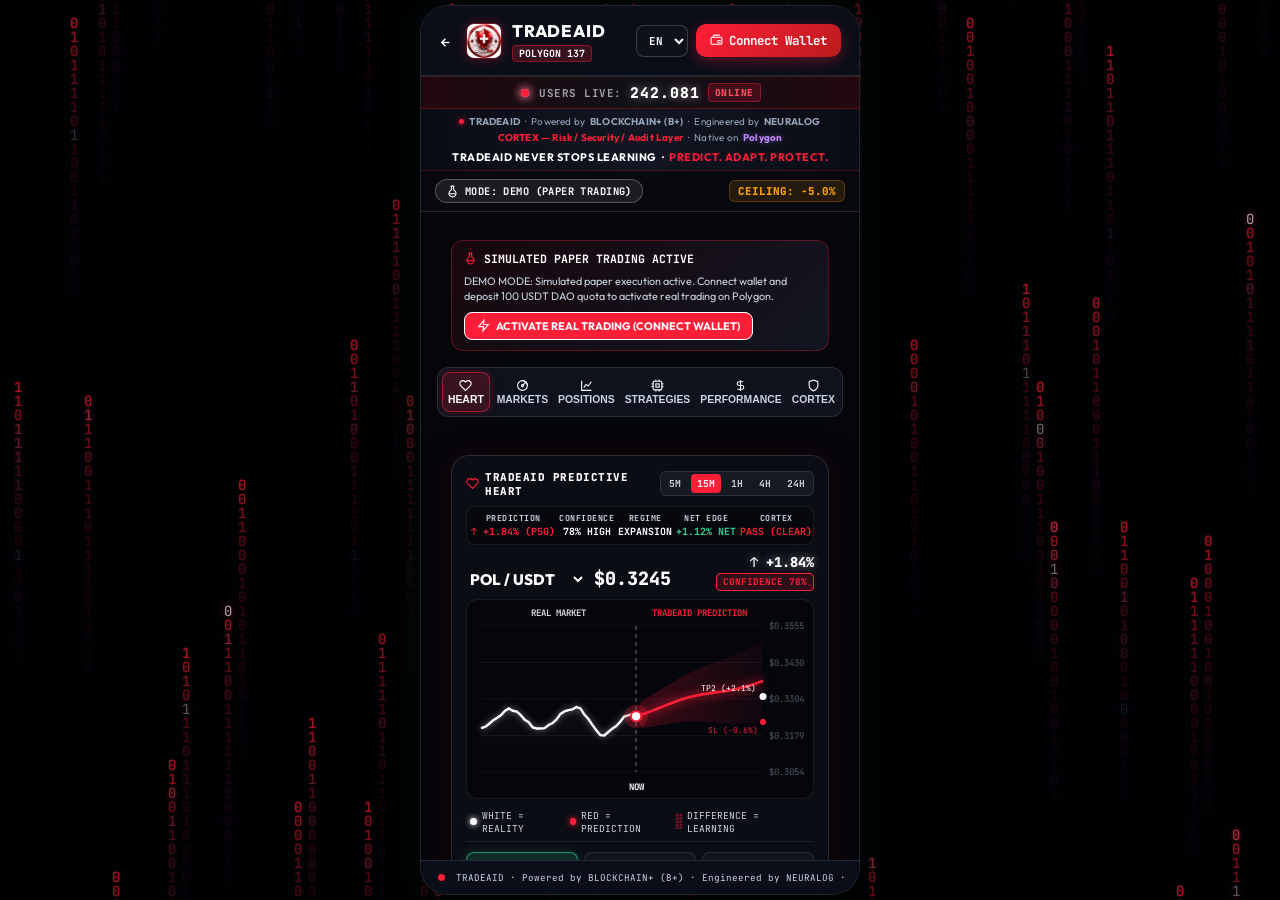
==== src/pwa/dapp.html @ 934f5cb8 "feat(prop): enhance PROP DEMO / REWARD PROGRAM with 8-factor score, passive risk monitor, and simult" ====
<!DOCTYPE html>
<html lang="en">
<head>
    <meta charset="UTF-8">
    <meta name="viewport" content="width=device-width, initial-scale=1.0, maximum-scale=1.0, user-scalable=no">
    <title data-i18n="page_title">TradeAID Web3 dApp — Autonomous Cockpit</title>
    <meta name="description" content="TradeAID autonomous non-custodial Web3 dApp on Polygon DEX with 24/7 Position Guardian protection.">
    <link rel="preconnect" href="https://fonts.googleapis.com">
    <link rel="preconnect" href="https://fonts.gstatic.com" crossorigin>
    <link href="https://fonts.googleapis.com/css2?family=Outfit:wght@300;400;500;600;700;800&family=JetBrains+Mono:wght@400;500;700&display=swap" rel="stylesheet">
    <link rel="stylesheet" href="static/css/dapp.css?v=gm11">
    <link rel="manifest" href="manifest.json">
    <link rel="icon" type="image/png" href="static/logo.png">
    <!-- Multi-Language i18n Manager -->
    <script src="static/js/i18n.js?v=gm11"></script>
</head>
<body class="dapp-body">
    <!-- Matrix Red 01010101 Rain Effect Canvas (Upward & Slow) -->
    <canvas id="matrix-canvas"></canvas>

    <!-- Mobile-First Web3 Viewport Container -->
    <div class="viewport-wrapper">
        <main class="dapp-container-9-16">
            
            <!-- TOP BAR / WEB3 HEADER -->
            <header class="dapp-top-bar">
                <div class="brand-zone">
                    <a href="index.html" class="back-link" data-i18n-title="nav_back_title" title="Back to Landing Page">
                        <svg class="icon-svg sm svg-white" viewBox="0 0 24 24" fill="none" stroke="currentColor" stroke-width="2.5"><line x1="19" y1="12" x2="5" y2="12"></line><polyline points="12 19 5 12 12 5"></polyline></svg>
                    </a>
                    <img src="static/logo.png" alt="Logo" class="dapp-logo">
                    <div class="brand-info">
                        <span class="dapp-name">TRADEAID</span>
                        <span class="chain-pill">POLYGON 137</span>
                    </div>
                </div>
                <div class="wallet-zone">
                    <!-- Global Language Switcher (No Emojis) -->
                    <div class="lang-picker">
                        <select id="lang-select" class="lang-select" aria-label="Language Selector">
                            <option value="en" selected>EN</option>
                            <option value="it">IT</option>
                            <option value="zh">ZH</option>
                            <option value="es">ES</option>
                            <option value="de">DE</option>
                            <option value="fr">FR</option>
                            <option value="ja">JA</option>
                            <option value="pt">PT</option>
                            <option value="ru">RU</option>
                            <option value="ar">AR</option>
                        </select>
                    </div>

                    <button id="btn-connect-wallet" class="btn-connect-wallet">
                        <svg class="icon-svg sm svg-white" viewBox="0 0 24 24" fill="none" stroke="currentColor" stroke-width="2"><rect x="2" y="6" width="20" height="13" rx="2"></rect><path d="M20 12h-4a2 2 0 0 0-2 2v0a2 2 0 0 0 2 2h4"></path><path d="M6 6V4a2 2 0 0 1 2-2h10"></path></svg>
                        <span data-i18n="connect_wallet">Connect Wallet</span>
                    </button>
                </div>
            </header>

            <!-- LIVE USERS COUNTER STRIP (RED BEACON + WHITE PULSE) -->
            <div class="live-users-strip" id="live-users-strip">
                <div class="live-users-inner">
                    <span class="red-beacon-white-pulse" aria-hidden="true">
                        <span class="pulse-ring"></span>
                        <span class="dot-core"></span>
                    </span>
                    <span class="live-users-label" data-i18n="users_live">USERS LIVE:</span>
                    <strong id="live-users-count" class="live-users-num">248.195</strong>
                    <span class="live-users-tag">ONLINE</span>
                </div>
            </div>

            <!-- DAPP INSTITUTIONAL STRIP -->
            <div class="dapp-credential-strip">
                <div class="dapp-cred-text">
                    <div class="cred-line">
                        <span class="cred-tag-pulse"></span>
                        <strong>TRADEAID</strong> · 
                        <span data-i18n="powered_by">Powered by</span> <strong>BLOCKCHAIN+ (B+)</strong> · 
                        <span data-i18n="engineered_by">Engineered by</span> <strong>NEURALOG</strong>
                    </div>
                    <div class="cred-line">
                        <strong style="color:#ff1e38;" data-i18n="cortex_layer">CORTEX — Risk / Security / Audit Layer</strong> · 
                        <span data-i18n="native_on">Native on</span> <strong class="poly-glow">Polygon</strong>
                    </div>
                    <div class="cred-line" style="margin-top:2px; font-weight:700; color:#ffffff; font-size:0.68rem; letter-spacing:0.5px;">
                        <span>TRADEAID NEVER STOPS LEARNING</span> · 
                        <span style="color:#ff1e38;">PREDICT. ADAPT. PROTECT.</span>
                    </div>
                </div>
            </div>

            <!-- MODE STATUS BAR (DEMO PAPER vs REAL TRADING) -->
            <div class="mode-badge-bar">
                <div id="app-mode-badge" class="mode-pill demo">
                    <svg class="icon-svg sm svg-white" viewBox="0 0 24 24" fill="none" stroke="currentColor" stroke-width="2"><path d="M10 2v7.31M14 2v7.31M8.5 2h7M14 9.3a6.5 6.5 0 1 1-4 0"></path><line x1="5.52" y1="16" x2="18.48" y2="16"></line></svg>
                    <span data-i18n="mode_demo">MODE: DEMO (PAPER TRADING)</span>
                </div>
                <div class="status-indicator">
                    <span class="pulse-beacon"></span>
                    <span class="shield-badge" data-i18n="guardian_ceiling">CEILING: -5.0%</span>
                </div>
            </div>

            <!-- CHAIN WARNING MODAL -->
            <div id="chain-warning-modal" class="warning-banner hidden">
                <span data-i18n="chain_warning">Wrong Network: Detected network different from Polygon POS (137).</span>
                <button id="btn-switch-polygon" class="btn-switch-chain" data-i18n="btn_switch_polygon">Switch to Polygon</button>
            </div>

            <!-- ON-CHAIN PAYWALL MODAL (100 USDT DAO QUOTA ACCESS) -->
            <div id="modal-onchain-paywall" class="paywall-overlay hidden">
                <div class="paywall-modal glass-card">
                    <div class="preventivo-icon">
                        <svg class="icon-svg lg svg-red" viewBox="0 0 24 24" fill="none" stroke="currentColor" stroke-width="2"><path d="M12 22s8-4 8-10V5l-8-3-8 3v7c0 6 8 10 8 10z"></path></svg>
                    </div>
                    <div class="paywall-tag" data-i18n="paywall_tag">ON-CHAIN SIGNATURE QUOTE</div>
                    <h3 id="quote-type-label" data-i18n="dao_title">TRADEAID DAO QUOTA ACTIVATION (1st ACCESS)</h3>
                    <p id="quote-desc-display" class="paywall-desc" data-i18n="dao_desc">
                        Includes permanent DAO Founders membership and full unlock of TradeAID autonomous cockpit on Polygon.
                    </p>

                    <div class="quote-box">
                        <div class="quote-row">
                            <span data-i18n="quote_req_amount">REQUIRED AMOUNT:</span>
                            <strong id="quote-amount-display" class="amount-val">100.00 USDT</strong>
                        </div>
                        <div class="quote-row">
                            <span data-i18n="quote_recipient">RECIPIENT (TREASURY):</span>
                            <code class="addr-val">0x3C320B3a0917fF44BF6551CDdee44402AFcF250C</code>
                        </div>
                        <div class="quote-row">
                            <span data-i18n="quote_network">BLOCKCHAIN NETWORK:</span>
                            <span class="network-val">Polygon POS (Chain 137)</span>
                        </div>
                        <div class="quote-row">
                            <span data-i18n="quote_your_wallet">YOUR WALLET:</span>
                            <code id="paywall-wallet-address" data-i18n="wallet_not_connected">Not Connected</code>
                        </div>
                    </div>

                    <div id="paywall-tx-status" class="status-box" data-i18n="status_waiting_sign">Awaiting interactive signature...</div>

                    <div class="paywall-actions">
                        <button id="btn-sign-access" class="btn-sign-onchain">
                            <svg class="icon-svg sm svg-white" viewBox="0 0 24 24" fill="none" stroke="currentColor" stroke-width="2"><polygon points="13 2 3 14 12 14 11 22 21 10 12 10 13 2"></polygon></svg>
                            <span data-i18n="btn_sign_execute">SIGN & EXECUTE ON POLYGON (100 USDT)</span>
                        </button>
                        <small class="zero-custody-notice" data-i18n="zero_custody_notice">
                            Non-Custodial: Direct ERC-20 transaction via your wallet.
                        </small>
                    </div>
                </div>
            </div>

            <!-- ON-CHAIN TRADE EXECUTION PREVENTIVO MODAL (GAS + 10 POL DAO QUOTA) -->
            <div id="modal-trade-preventivo" class="preventivo-overlay hidden">
                <div class="preventivo-modal">
                    <div class="preventivo-icon">
                        <svg class="icon-svg lg svg-red" viewBox="0 0 24 24" fill="none" stroke="currentColor" stroke-width="2"><polygon points="13 2 3 14 12 14 11 22 21 10 12 10 13 2"></polygon></svg>
                    </div>
                    <div class="preventivo-tag" data-i18n="preventivo_title">ON-CHAIN TRADE EXECUTION PREVENTIVO</div>
                    <h3 data-i18n="preventivo_title">TRADE EXECUTION QUOTE</h3>
                    <p class="preventivo-desc" data-i18n="preventivo_desc">
                        Every on-chain trade executes with non-custodial Position Guardian protection and direct Blockchain+ DAO quota settlement.
                    </p>

                    <div class="preventivo-box">
                        <div class="preventivo-row">
                            <span data-i18n="preventivo_pair">TRADING PAIR:</span>
                            <strong id="prev-pair-val">POL/USDT</strong>
                        </div>
                        <div class="preventivo-row">
                            <span data-i18n="preventivo_alloc">ALLOCATION AMOUNT:</span>
                            <strong id="prev-alloc-val">50.00 USDT</strong>
                        </div>
                        <div class="preventivo-row">
                            <span data-i18n="preventivo_dao_quota">BLOCKCHAIN+ DAO QUOTA:</span>
                            <strong id="prev-quota-val" class="highlight-quota">10.00 POL</strong>
                        </div>
                        <div class="preventivo-row">
                            <span data-i18n="preventivo_gas">ESTIMATED NETWORK GAS:</span>
                            <strong id="prev-gas-val">~0.006 POL</strong>
                        </div>
                        <div class="preventivo-row">
                            <span data-i18n="preventivo_total">TOTAL POL REQUIRED TO SIGN:</span>
                            <strong id="prev-total-val" class="highlight-total">10.006 POL</strong>
                        </div>
                        <div class="preventivo-row">
                            <span data-i18n="preventivo_recipient">TREASURY RECIPIENT:</span>
                            <code id="prev-recipient-val" style="color:#ffffff;">0x3C32...250C</code>
                        </div>
                    </div>

                    <div id="prev-tx-status" class="status-box">Awaiting signature...</div>

                    <div class="preventivo-actions">
                        <button id="btn-sign-trade-preventivo" class="btn-sign-preventivo">
                            <svg class="icon-svg sm svg-white" viewBox="0 0 24 24" fill="none" stroke="currentColor" stroke-width="2"><polygon points="13 2 3 14 12 14 11 22 21 10 12 10 13 2"></polygon></svg>
                            <span data-i18n="btn_sign_trade">SIGN ON-CHAIN (10 POL + GAS)</span>
                        </button>
                        <button id="btn-cancel-trade-preventivo" class="btn-cancel-preventivo" data-i18n="btn_cancel">
                            CANCEL
                        </button>
                    </div>
                </div>
            </div>

            <!-- ONE-TIME AUTOTRADE SESSION AUTHORIZATION MODAL (ZERO PER-TRADE SIGNATURES) -->
            <div id="modal-autotrade-auth" class="preventivo-overlay hidden">
                <div class="preventivo-modal" style="max-width:520px;">
                    <div class="preventivo-icon">
                        <svg class="icon-svg lg svg-red" viewBox="0 0 24 24" fill="none" stroke="currentColor" stroke-width="2">
                            <circle cx="12" cy="12" r="10"></circle>
                            <polygon points="10 8 16 12 10 16 10 8"></polygon>
                        </svg>
                    </div>
                    <div class="preventivo-tag" style="background:rgba(52,211,153,0.12); color:#34d399; border-color:rgba(52,211,153,0.3);">
                        ONE-TIME POLICY DELEGATION · ZERO SPAM SIGNATURES
                    </div>
                    <h3 style="color:#ffffff; margin-top:8px;">AUTOTRADE SESSION AUTHORIZATION</h3>
                    <p class="preventivo-desc">
                        Authorize TRADEAID to trade autonomously within your defined risk corridor. Once granted, 
                        <strong>Heart → Cortex → Guardian</strong> executes 24/7 in background without interrupting you for per-trade signatures.
                    </p>

                    <div class="preventivo-box" style="margin-top:14px;">
                        <div class="preventivo-row">
                            <span>SESSION MODE:</span>
                            <strong style="color:#34d399;">DEMO PAPER AUTOTRADE (1,000 USDT)</strong>
                        </div>
                        <div class="preventivo-row">
                            <span>HARD RISK CEILING:</span>
                            <strong style="color:#ff1e38;">-5.0% CORTEX KILL-SWITCH</strong>
                        </div>
                        <div class="preventivo-row">
                            <span>MAX PER-TRADE RISK:</span>
                            <strong style="color:#ffffff;">2.0% DYNAMIC ALLOCATION</strong>
                        </div>
                        <div class="preventivo-row">
                            <span>PER-TRADE SIGNATURES:</span>
                            <strong style="color:#34d399;">ZERO (AUTONOMOUS BACKGROUND)</strong>
                        </div>
                        <div class="preventivo-row" style="background:rgba(247,147,26,0.1); border-top:1px dashed rgba(247,147,26,0.3); padding-top:6px; margin-top:4px;">
                            <span style="color:#f7931a;">QUALIFIED ACTION REWARD:</span>
                            <strong style="color:#f7931a; font-family:'JetBrains Mono',monospace;">🎁 +10.00 POL PAPER REWARD</strong>
                        </div>
                    </div>

                    <div id="auth-tx-status" class="status-box" style="margin-top:12px; font-size:0.75rem;">
                        Ready for 1-Click Policy Authorization
                    </div>

                    <div class="preventivo-actions" style="margin-top:14px;">
                        <button id="btn-confirm-autotrade-auth" class="btn-sign-preventivo" style="background:linear-gradient(135deg, #059669, #10b981); border-color:#34d399;">
                            <svg class="icon-svg sm svg-white" viewBox="0 0 24 24" fill="none" stroke="currentColor" stroke-width="2"><polygon points="5 3 19 12 5 21 5 3"></polygon></svg>
                            <span>AUTHORIZE & START AUTOTRADE (+10 POL)</span>
                        </button>
                        <button id="btn-cancel-autotrade-auth" class="btn-cancel-preventivo">
                            CANCEL
                        </button>
                    </div>

                    <div style="margin-top:10px; font-size:0.62rem; color:#71717a; text-align:center;">
                        Trading performance ≠ POL reward · Anti-Sybil Ledger Protected · 100% Non-Custodial
                    </div>
                </div>
            </div>

            <!-- MODAL: PREDICTIVE HEART ENSEMBLE ("WHY?") -->
            <div id="modal-ph-ensemble" class="preventivo-overlay hidden">
                <div class="preventivo-modal ph-modal-content">
                    <div class="preventivo-icon">
                        <svg class="icon-svg lg svg-red" viewBox="0 0 24 24" fill="none" stroke="currentColor" stroke-width="2"><circle cx="12" cy="12" r="10"></circle><line x1="12" y1="16" x2="12" y2="12"></line><line x1="12" y1="8" x2="12.01" y2="8"></line></svg>
                    </div>
                    <div class="preventivo-tag">EXPLAINABILITY & PREDICTION FUSION ENGINE</div>
                    <h3>WHY TRADEAID GENERATED THIS PATH</h3>
                    <p class="preventivo-desc">
                        TRADEAID does not ask a single black-box AI. It fuses 7 specialized quantitative models into a dynamic probabilistic trajectory:
                    </p>

                    <div class="media-card-16-9" style="margin-bottom:12px;">
                        <img src="static/media/holographic_wolf_display_16x9.jpeg" alt="Neural Trajectory Analysis" loading="lazy">
                    </div>

                    <div id="ph-ensemble-list" style="margin-bottom: 12px;"></div>

                    <div style="background:rgba(255,30,56,0.08); border:1px solid rgba(255,30,56,0.3); border-radius:10px; padding:10px; margin-bottom:12px;">
                        <span style="font-family:'JetBrains Mono',monospace; font-size:0.65rem; color:#ffffff; font-weight:700; display:block; margin-bottom:6px;">AUTOMATIC EXECUTION PIPELINE:</span>
                        <div class="ph-flow-step">1. PREDICTIVE HEART → +2.1% expected move</div>
                        <div class="ph-flow-arrow">↓</div>
                        <div class="ph-flow-step">2. STRATEGY ENGINE → Momentum LONG filter</div>
                        <div class="ph-flow-arrow">↓</div>
                        <div class="ph-flow-step">3. EXECUTION COST → -0.24% gas & slippage check</div>
                        <div class="ph-flow-arrow">↓</div>
                        <div class="ph-flow-step">4. EXPECTED NET EDGE → +1.86% (Above +0.40% threshold)</div>
                        <div class="ph-flow-arrow">↓</div>
                        <div class="ph-flow-step">5. CORTEX PROTOCOL → Formal security check: PASS</div>
                        <div class="ph-flow-arrow">↓</div>
                        <div class="ph-flow-step">6. CAPITAL ALLOCATOR → 50-83 USDT safe size</div>
                        <div class="ph-flow-arrow">↓</div>
                        <div class="ph-flow-step" style="border-left-color:#ffffff; font-weight:bold;">7. SMART ROUTER → EXECUTE ON POLYGON DEX</div>
                    </div>

                    <button class="btn-cancel-preventivo" onclick="document.getElementById('modal-ph-ensemble').classList.add('hidden')">
                        CLOSE EXPLAINABILITY
                    </button>
                </div>
            </div>

            <!-- MODAL: PROBABILISTIC SCENARIOS -->
            <div id="modal-ph-scenarios" class="preventivo-overlay hidden">
                <div class="preventivo-modal">
                    <div class="preventivo-icon">
                        <svg class="icon-svg lg svg-red" viewBox="0 0 24 24" fill="none" stroke="currentColor" stroke-width="2"><polyline points="22 12 18 12 15 21 9 3 6 12 2 12"></polyline></svg>
                    </div>
                    <div class="preventivo-tag">MULTI-SCENARIO PROBABILITY</div>
                    <h3>DYNAMIC SCENARIO WEIGHTS</h3>
                    <p class="preventivo-desc">
                        TRADEAID avoids false single-line certainty by computing 3 simultaneous forward projections:
                    </p>

                    <div class="preventivo-box">
                        <div class="preventivo-row">
                            <span>BASE CASE (P50 RED PATH):</span>
                            <strong style="color:#ff1e38; font-size:0.85rem;">61% PROBABILITY</strong>
                        </div>
                        <div class="preventivo-row">
                            <span>BULL SCENARIO (MOMENTUM SURGE):</span>
                            <strong style="color:#ffffff;">22% PROBABILITY</strong>
                        </div>
                        <div class="preventivo-row">
                            <span>BEAR SCENARIO (INVALIDATION):</span>
                            <strong style="color:#94a3b8;">17% PROBABILITY</strong>
                        </div>
                        <div class="preventivo-row" style="border-top:1px solid rgba(255,255,255,0.1); padding-top:6px; margin-top:4px;">
                            <span>CONFIDENCE INTERVAL:</span>
                            <strong style="color:#ffffff;">P10 - P90 UNCERTAINTY CONE</strong>
                        </div>
                    </div>

                    <button class="btn-sign-preventivo" onclick="document.getElementById('modal-ph-scenarios').classList.add('hidden')">
                        APPLY SCENARIOS OVERLAY
                    </button>
                </div>
            </div>

            <!-- MODAL: LEARNING HEART (PREDICTED VS ACTUAL) -->
            <div id="modal-ph-learning" class="preventivo-overlay hidden">
                <div class="preventivo-modal">
                    <div class="preventivo-icon">
                        <svg class="icon-svg lg svg-red" viewBox="0 0 24 24" fill="none" stroke="currentColor" stroke-width="2"><path d="M12 2v20M17 5H9.5a3.5 3.5 0 0 0 0 7h5a3.5 3.5 0 0 1 0 7H6"></path></svg>
                    </div>
                    <div class="preventivo-tag">LEARNING HEART & CONTINUOUS CALIBRATION</div>
                    <h3>PREDICTED vs ACTUAL LEDGER</h3>
                    <p class="preventivo-desc" style="font-style:italic;">
                        "WHITE = WHAT HAPPENED. RED = WHAT TRADEAID THINKS MAY HAPPEN. THE GAP BETWEEN THEM = WHAT TRADEAID LEARNS."
                    </p>

                    <div class="preventivo-box">
                        <div class="preventivo-row">
                            <span>DIRECTIONAL ACCURACY:</span>
                            <strong style="color:#34d399; font-size:0.85rem;">84.2%</strong>
                        </div>
                        <div class="preventivo-row">
                            <span>PATH ROOT-MEAN-SQUARE ERROR:</span>
                            <strong style="color:#ffffff;">0.28%</strong>
                        </div>
                        <div class="preventivo-row">
                            <span>TURNING-POINT PREDICTABILITY:</span>
                            <strong style="color:#34d399;">79.5%</strong>
                        </div>
                        <div class="preventivo-row">
                            <span>OVERALL LEARNING SCORE:</span>
                            <strong class="highlight-quota" style="font-size:0.9rem;">83 / 100</strong>
                        </div>
                    </div>

                    <p class="preventivo-desc" style="font-size:0.62rem; text-align:left;">
                        Every 15 minutes, past predictions are preserved and compared on-chain against real price evolution. The Fusion Engine dynamically recalibrates sub-model weights based on asset, timeframe, and market regime.
                    </p>

                    <button class="btn-cancel-preventivo" onclick="document.getElementById('modal-ph-learning').classList.add('hidden')">
                        CLOSE
                    </button>
                </div>
            </div>

            <!-- MAIN COCKPIT SCROLL VIEW -->
            <div id="dapp-cockpit-view" class="cockpit-scroll-area">
                
                <!-- DEMO MODE CALLOUT BANNER -->
                <div id="demo-mode-banner" class="demo-banner-box">
                    <div class="demo-banner-header">
                        <svg class="icon-svg sm svg-red" viewBox="0 0 24 24" fill="none" stroke="currentColor" stroke-width="2"><path d="M10 2v7.31M14 2v7.31M8.5 2h7M14 9.3a6.5 6.5 0 1 1-4 0"></path><line x1="5.52" y1="16" x2="18.48" y2="16"></line></svg>
                        <span data-i18n="mode_demo">SIMULATED PAPER TRADING ACTIVE</span>
                    </div>
                    <p class="demo-banner-desc" data-i18n="demo_banner">
                        DEMO MODE: Simulated paper execution active. Connect wallet and deposit 100 USDT DAO quota to activate real trading on Polygon.
                    </p>
                    <button id="btn-unlock-real-trading" class="btn-unlock-real">
                        <svg class="icon-svg sm svg-white" viewBox="0 0 24 24" fill="none" stroke="currentColor" stroke-width="2"><polygon points="13 2 3 14 12 14 11 22 21 10 12 10 13 2"></polygon></svg>
                        <span data-i18n="btn_unlock_live">ACTIVATE REAL TRADING (CONNECT WALLET)</span>
                    </button>
                </div>

                <!-- 6 CANONICAL NAVIGATION SECTIONS -->
                <nav class="cockpit-tab-bar">
                    <button class="tab-btn active" data-target="tab-heart">
                        <svg class="icon-svg sm svg-white" viewBox="0 0 24 24" fill="none" stroke="currentColor" stroke-width="2"><path d="M20.84 4.61a5.5 5.5 0 0 0-7.78 0L12 5.67l-1.06-1.06a5.5 5.5 0 0 0-7.78 7.78l1.06 1.06L12 21.23l7.78-7.78 1.06-1.06a5.5 5.5 0 0 0 0-7.78z"></path></svg>
                        <span data-i18n="tab_heart">HEART</span>
                    </button>
                    <button class="tab-btn" data-target="tab-markets">
                        <svg class="icon-svg sm svg-white" viewBox="0 0 24 24" fill="none" stroke="currentColor" stroke-width="2"><circle cx="12" cy="12" r="9"></circle><path d="M12 3a9 9 0 0 1 9 9"></path><circle cx="12" cy="12" r="2"></circle><line x1="12" y1="12" x2="19" y2="5"></line></svg>
                        <span data-i18n="tab_markets">MARKETS</span>
                    </button>
                    <button class="tab-btn" data-target="tab-positions">
                        <svg class="icon-svg sm svg-white" viewBox="0 0 24 24" fill="none" stroke="currentColor" stroke-width="2"><path d="M3 3v18h18"></path><path d="M7 16l4-6 4 3 6-8"></path></svg>
                        <span data-i18n="tab_positions">POSITIONS</span>
                    </button>
                    <button class="tab-btn" data-target="tab-strategies">
                        <svg class="icon-svg sm svg-white" viewBox="0 0 24 24" fill="none" stroke="currentColor" stroke-width="2"><rect x="4" y="4" width="16" height="16" rx="2"></rect><rect x="9" y="9" width="6" height="6"></rect><line x1="9" y1="1" x2="9" y2="4"></line><line x1="15" y1="1" x2="15" y2="4"></line><line x1="9" y1="20" x2="9" y2="23"></line><line x1="15" y1="20" x2="15" y2="23"></line><line x1="20" y1="9" x2="23" y2="9"></line><line x1="20" y1="14" x2="23" y2="14"></line><line x1="1" y1="9" x2="4" y2="9"></line><line x1="1" y1="14" x2="4" y2="14"></line></svg>
                        <span data-i18n="tab_strategies">STRATEGIES</span>
                    </button>
                    <button class="tab-btn" data-target="tab-performance">
                        <svg class="icon-svg sm svg-white" viewBox="0 0 24 24" fill="none" stroke="currentColor" stroke-width="2"><path d="M12 2v20M17 5H9.5a3.5 3.5 0 0 0 0 7h5a3.5 3.5 0 0 1 0 7H6"></path></svg>
                        <span data-i18n="tab_performance">PERFORMANCE</span>
                    </button>
                    <button class="tab-btn" data-target="tab-cortex">
                        <svg class="icon-svg sm svg-white" viewBox="0 0 24 24" fill="none" stroke="currentColor" stroke-width="2"><path d="M12 22s8-4 8-10V5l-8-3-8 3v7c0 6 8 10 8 10z"></path></svg>
                        <span data-i18n="tab_cortex">CORTEX</span>
                    </button>
                </nav>

                <!-- =======================================================
                     SECTION 1: HEART (HOME PWA COCKPIT)
                     ======================================================= -->
                <section id="tab-heart" class="tab-content active">
                    
                    <div class="predictive-heart-card">
                        <div class="ph-top-bar">
                            <div class="ph-badge-title">
                                <svg class="icon-svg sm svg-red" viewBox="0 0 24 24" fill="none" stroke="currentColor" stroke-width="2"><path d="M20.84 4.61a5.5 5.5 0 0 0-7.78 0L12 5.67l-1.06-1.06a5.5 5.5 0 0 0-7.78 7.78l1.06 1.06L12 21.23l7.78-7.78 1.06-1.06a5.5 5.5 0 0 0 0-7.78z"></path></svg>
                                <span>TRADEAID PREDICTIVE HEART</span>
                            </div>
                            <div class="ph-timeframes">
                                <button class="ph-tf-btn" data-tf="5M">5M</button>
                                <button class="ph-tf-btn active" data-tf="15M">15M</button>
                                <button class="ph-tf-btn" data-tf="1H">1H</button>
                                <button class="ph-tf-btn" data-tf="4H">4H</button>
                                <button class="ph-tf-btn" data-tf="24H">24H</button>
                            </div>
                        </div>

                        <!-- SOPRA (Top Telemetry Bar: Prediction / Confidence / Regime / Net Edge / CORTEX) -->
                        <div class="ph-above-telemetry">
                            <div class="ph-above-item">
                                <span class="ph-above-label">PREDICTION</span>
                                <span class="ph-above-val red" id="ph-val-pred">↑ +1.84% (P50)</span>
                            </div>
                            <div class="ph-above-item">
                                <span class="ph-above-label">CONFIDENCE</span>
                                <span class="ph-above-val white" id="ph-val-conf">78% HIGH</span>
                            </div>
                            <div class="ph-above-item">
                                <span class="ph-above-label">REGIME</span>
                                <span class="ph-above-val" id="ph-val-regime" style="color:#ffffff;">EXPANSION</span>
                            </div>
                            <div class="ph-above-item">
                                <span class="ph-above-label">NET EDGE</span>
                                <span class="ph-above-val green" id="ph-val-edge">+1.12% NET</span>
                            </div>
                            <div class="ph-above-item">
                                <span class="ph-above-label">CORTEX</span>
                                <span class="ph-above-val" id="ph-val-cortex" style="color:#ff1e38;">PASS (CLEAR)</span>
                            </div>
                        </div>

                        <!-- Asset & Live Price Selector -->
                        <div class="ph-price-row">
                            <div class="ph-price-box">
                                <select id="ph-asset-select" class="ph-asset-select" aria-label="Select Asset">
                                    <option value="POL/USDT" selected>POL / USDT</option>
                                    <option value="WBTC/USDT">WBTC / USDT</option>
                                    <option value="WETH/USDT">WETH / USDT</option>
                                </select>
                                <span id="ph-cur-price" class="ph-live-price">$0.3245</span>
                            </div>
                            <div class="ph-pred-tag">
                                <span id="ph-pred-move" class="ph-move-val">↑ +1.84%</span>
                                <span id="ph-confidence" class="ph-conf-pill">CONFIDENCE 78%</span>
                            </div>
                        </div>

                        <!-- Interactive Canvas Chart: White History × Red Prediction -->
                        <div class="ph-canvas-wrapper">
                            <canvas id="ph-canvas"></canvas>
                        </div>

                        <!-- Visual Legend -->
                        <div class="ph-legend-bar">
                            <div class="ph-legend-item">
                                <span class="ph-dot-white"></span>
                                <span>WHITE = REALITY</span>
                            </div>
                            <div class="ph-legend-item">
                                <span class="ph-dot-red"></span>
                                <span>RED = PREDICTION</span>
                            </div>
                            <div class="ph-legend-item">
                                <span style="color:#ff1e38; font-size:0.75rem;">░</span>
                                <span>DIFFERENCE = LEARNING</span>
                            </div>
                        </div>

                        <!-- SOTTO: LONG / SHORT / NO TRADE + WHY? -->
                        <div class="ph-below-actions">
                            <div class="ph-action-badges">
                                <span class="ph-action-pill active-long">LONG</span>
                                <span class="ph-action-pill">SHORT</span>
                                <span class="ph-action-pill">NO TRADE</span>
                            </div>
                            <div class="ph-below-buttons">
                                <button id="btn-ph-why" class="ph-ctrl-btn highlight">
                                    <svg class="icon-svg sm svg-white" viewBox="0 0 24 24" fill="none" stroke="currentColor" stroke-width="2"><circle cx="12" cy="12" r="10"></circle><line x1="12" y1="16" x2="12" y2="12"></line><line x1="12" y1="8" x2="12.01" y2="8"></line></svg>
                                    <span>WHY?</span>
                                </button>
                                <button id="btn-ph-scenarios" class="ph-ctrl-btn">
                                    <svg class="icon-svg sm svg-white" viewBox="0 0 24 24" fill="none" stroke="currentColor" stroke-width="2"><polyline points="22 12 18 12 15 21 9 3 6 12 2 12"></polyline></svg>
                                    <span>SCENARIOS</span>
                                </button>
                                <button id="btn-ph-learning" class="ph-ctrl-btn">
                                    <svg class="icon-svg sm svg-white" viewBox="0 0 24 24" fill="none" stroke="currentColor" stroke-width="2"><path d="M12 2v20M17 5H9.5a3.5 3.5 0 0 0 0 7h5a3.5 3.5 0 0 1 0 7H6"></path></svg>
                                    <span>ACCURACY 84%</span>
                                </button>
                            </div>
                        </div>
                    </div>

                    <!-- =======================================================
                         REALTIME 1-SECOND BTC/USDT TICKER & OSCILLOSCOPE
                         ======================================================= -->
                    <div class="card-cockpit btc-realtime-card" style="margin-top:12px; border:1px solid rgba(247,147,26,0.35); background: linear-gradient(145deg, rgba(20,18,14,0.96), rgba(12,12,14,0.96)); box-shadow: 0 4px 24px rgba(247,147,26,0.08);">
                        <div style="display:flex; justify-content:space-between; align-items:center; flex-wrap:wrap; gap:8px;">
                            <div style="display:flex; align-items:center; gap:8px;">
                                <div style="width:30px; height:30px; border-radius:50%; background:linear-gradient(135deg, #f7931a, #ffb347); display:flex; align-items:center; justify-content:center; font-weight:800; color:#ffffff; font-size:0.95rem; box-shadow:0 0 12px rgba(247,147,26,0.6);">₿</div>
                                <div>
                                    <div style="display:flex; align-items:center; gap:6px;">
                                        <strong style="color:#ffffff; font-size:0.92rem; letter-spacing:0.5px;">BTC / USDT</strong>
                                        <span class="cert-pill" style="background:rgba(247,147,26,0.18); color:#f7931a; border:1px solid rgba(247,147,26,0.45); font-size:0.62rem; font-weight:800; padding:2px 7px;">● REALTIME 1s</span>
                                    </div>
                                    <span style="font-size:0.65rem; color:#a1a1aa; font-family:'JetBrains Mono',monospace;">HIGH-FREQUENCY OSCILLOSCOPE (60s ROLLING)</span>
                                </div>
                            </div>
                            <div style="text-align:right;">
                                <div id="btc-1s-price" style="font-family:'JetBrains Mono',monospace; font-size:1.18rem; font-weight:800; color:#f7931a; text-shadow:0 0 10px rgba(247,147,26,0.45);">$89,450.20</div>
                                <div id="btc-1s-delta" style="font-size:0.68rem; font-family:'JetBrains Mono',monospace; color:#34d399; font-weight:700;">▲ +$12.40 (+0.02%) 1s</div>
                            </div>
                        </div>

                        <!-- 1s Chart Canvas -->
                        <div style="position:relative; width:100%; height:135px; margin-top:10px; background:rgba(0,0,0,0.55); border-radius:8px; border:1px solid rgba(255,255,255,0.08); overflow:hidden;">
                            <canvas id="btc-1s-canvas" style="width:100%; height:100%; display:block;"></canvas>
                            <div style="position:absolute; bottom:5px; left:8px; font-size:0.58rem; color:#71717a; font-family:'JetBrains Mono',monospace;">-60s</div>
                            <div style="position:absolute; bottom:5px; left:50%; transform:translateX(-50%); font-size:0.58rem; color:#71717a; font-family:'JetBrains Mono',monospace;">-30s</div>
                            <div style="position:absolute; bottom:5px; right:8px; font-size:0.58rem; color:#f7931a; font-family:'JetBrains Mono',monospace; font-weight:700;">LIVE 1s</div>
                        </div>

                        <!-- Micro Stats Bar -->
                        <div style="display:grid; grid-template-columns:repeat(3, 1fr); gap:6px; margin-top:8px;">
                            <div style="background:rgba(255,255,255,0.03); padding:4px 8px; border-radius:6px; border:1px solid rgba(255,255,255,0.06); text-align:center;">
                                <span style="font-size:0.58rem; color:#71717a; display:block;">60s HIGH</span>
                                <strong id="btc-60s-high" style="font-size:0.72rem; font-family:'JetBrains Mono',monospace; color:#ffffff;">$89,465.00</strong>
                            </div>
                            <div style="background:rgba(255,255,255,0.03); padding:4px 8px; border-radius:6px; border:1px solid rgba(255,255,255,0.06); text-align:center;">
                                <span style="font-size:0.58rem; color:#71717a; display:block;">60s LOW</span>
                                <strong id="btc-60s-low" style="font-size:0.72rem; font-family:'JetBrains Mono',monospace; color:#ffffff;">$89,420.10</strong>
                            </div>
                            <div style="background:rgba(255,255,255,0.03); padding:4px 8px; border-radius:6px; border:1px solid rgba(255,255,255,0.06); text-align:center;">
                                <span style="font-size:0.58rem; color:#71717a; display:block;">1s VELOCITY</span>
                                <strong id="btc-1s-velocity" style="font-size:0.72rem; font-family:'JetBrains Mono',monospace; color:#34d399;">+0.35/s</strong>
                            </div>
                        </div>
                    </div>

                    <!-- =======================================================
                         CENTRAL AUTOTRADE PRO ENGINE (1-CLICK AUTOPILOT)
                         ======================================================= -->

                    <!-- =======================================================
                         CENTRAL AUTOTRADE HERO ENGINE (ONE-CLICK AUTONOMOUS)
                         ======================================================= -->

                    <div class="card-cockpit autotrade-pro-card" style="margin-top:12px; border:1px solid rgba(255,30,56,0.35); background: linear-gradient(145deg, rgba(22,22,30,0.96), rgba(12,12,18,0.96));">
                        <div class="autotrade-header-row" style="display:flex; justify-content:space-between; align-items:center; flex-wrap:wrap; gap:8px;">
                            <div style="display:flex; align-items:center; gap:8px;">
                                <span class="pulse-beacon" id="autotrade-beacon" style="background:#34d399; box-shadow:0 0 12px #34d399;"></span>
                                <strong style="color:#ffffff; font-size:0.95rem; letter-spacing:0.5px;">🏆 PROP DEMO / REWARD PROGRAM</strong>
                                <span class="cert-pill" id="autotrade-status-pill" style="background:rgba(52,211,153,0.15); color:#34d399; border:1px solid rgba(52,211,153,0.3); font-weight:700; font-size:0.68rem;">● AUTOTRADE ACTIVE (<span id="prop-tier-badge-txt">100K PRO · $100K</span>)</span>
                            </div>
                            <div style="display:flex; align-items:center; gap:6px;">
                                <span class="shield-badge" style="font-size:0.65rem;">DISCIPLINE + EXPECTANCY</span>
                            </div>
                        </div>

                        <!-- 3-TIER SELECTOR (50K / 100K / 150K) -->
                        <div class="prop-tier-selector">
                            <div class="prop-tier-btn" data-tier="50K" id="tier-btn-50k">
                                <span class="t-title">50K STARTER</span>
                                <span class="t-size">$50,000 USDT</span>
                                <span class="t-fee">50 USDT FEE</span>
                            </div>
                            <div class="prop-tier-btn active" data-tier="100K" id="tier-btn-100k">
                                <span class="t-badge">MOST POPULAR</span>
                                <span class="t-title">100K PRO</span>
                                <span class="t-size">$100,000 USDT</span>
                                <span class="t-fee">100 USDT FEE</span>
                            </div>
                            <div class="prop-tier-btn" data-tier="150K" id="tier-btn-150k">
                                <span class="t-badge" style="background:#8b5cf6; color:#fff;">ELITE</span>
                                <span class="t-title">150K ELITE</span>
                                <span class="t-size">$150,000 USDT</span>
                                <span class="t-fee">1,500 USDT FEE</span>
                            </div>
                        </div>

                        <!-- NO-LOSS RECOVERY GUARANTEE BOX (OPTION A) -->
                        <div class="prop-no-loss-box">
                            <div class="prop-no-loss-header">
                                <span class="prop-no-loss-badge">
                                    <svg class="icon-svg sm svg-white" viewBox="0 0 24 24" fill="none" stroke="currentColor" stroke-width="2.5" style="width:12px; height:12px;"><path d="M12 22s8-4 8-10V5l-8-3-8 3v7c0 6 8 10 8 10z"/></svg>
                                    OPZIONE A · GARANZIA ZERO-PERDITE
                                </span>
                                <span style="font-size:0.62rem; color:#f59e0b; font-family:'JetBrains Mono',monospace; font-weight:700;">100% FEE-BACK TRADING CREDIT</span>
                            </div>
                            <div class="prop-no-loss-body">
                                Se non superi la challenge, la fee d'accesso (<strong id="prop-fee-highlight">100 USDT</strong>) <strong>NON va persa</strong>! Viene automaticamente accreditata come <strong>Credito di Autotrading Interno</strong>. Non puoi prelevare il credito base, ma <strong>puoi prelevare il 100% dei profitti</strong> generati dall'AI di TradeAID per recuperare interamente il capitale.
                            </div>
                            <div class="prop-no-loss-perks">
                                <div class="prop-perk-pill">FEE-BACK: <span>100% CREDITO INTERNO</span></div>
                                <div class="prop-perk-pill">PRELIEVI: <span>100% PROFITTI LIBERI</span></div>
                                <div class="prop-perk-pill">ESECUZIONE: <span>AUTOTRADE CORTEX AI</span></div>
                            </div>
                        </div>

                        <!-- PHILOSOPHY: ZERO RUSH ON AI -->
                        <div style="font-size:0.62rem; color:#a1a1aa; margin-top:6px; font-family:'JetBrains Mono',monospace; background:rgba(255,255,255,0.03); padding:5px 8px; border-radius:4px; border-left:2px solid #34d399;">
                            ⚡ <strong style="color:#ffffff;">NESSUNA SCADENZA FORZATA:</strong> TradeAID cerca la migliore expectancy senza assumere rischi artificiali. La challenge osserva passivamente il rispetto dei vincoli di drawdown e disciplina.
                        </div>

                        <!-- 3-STAGE PROGRESSION LADDER (DEMO -> QUALIFIED -> PROP ELIGIBLE) -->
                        <div style="margin-top:8px; display:flex; justify-content:space-between; align-items:center; flex-wrap:wrap; gap:6px;">
                            <div class="prop-badge-progression">
                                <span class="p-step active" id="prop-step-1-lbl">1. FREE DEMO (<span id="prop-ladder-size">$100K</span>)</span>
                                <span>➔</span>
                                <span class="p-step locked" id="prop-step-qualified">2. QUALIFIED</span>
                                <span>➔</span>
                                <span class="p-step locked" id="prop-step-candidate">3. PROP ELIGIBLE</span>
                            </div>
                            <button id="btn-share-prop-challenge" class="btn-share-prop-challenge" title="Share your AI Prop Challenge performance">
                                <svg class="icon-svg sm svg-white" viewBox="0 0 24 24" fill="none" stroke="currentColor" stroke-width="2"><circle cx="18" cy="5" r="3"></circle><circle cx="6" cy="12" r="3"></circle><circle cx="18" cy="19" r="3"></circle><line x1="8.59" y1="13.51" x2="15.42" y2="17.49"></line><line x1="15.41" y1="6.51" x2="8.59" y2="10.49"></line></svg>
                                <span>SHARE CHALLENGE</span>
                            </button>
                        </div>

                        <!-- PROP CHALLENGE TRACKER CARD -->
                        <div class="prop-challenge-banner">
                            <!-- TARGET PROGRESS BAR -->
                            <div class="prop-progress-row">
                                <div class="prop-progress-label-row">
                                    <span style="color:#a1a1aa;" id="prop-target-label">PROFIT TARGET (+8.00% / +$8,000):</span>
                                    <strong id="prop-target-display" style="color:#34d399;">+$2,830.00 (+2.83%)</strong>
                                </div>
                                <div class="prop-bar-track">
                                    <div id="prop-target-bar" class="prop-bar-fill-target" style="width: 35.4%;"></div>
                                </div>
                            </div>

                            <!-- DRAWDOWN SAFETY BAR -->
                            <div class="prop-progress-row" style="margin-top:8px;">
                                <div class="prop-progress-label-row">
                                    <span style="color:#a1a1aa;" id="prop-dd-label">MAX TOTAL DRAWDOWN (-8.00% / -$8,000):</span>
                                    <strong id="prop-dd-display" style="color:#38bdf8;">0.91% (SAFE BUFFER 7.09%)</strong>
                                </div>
                                <div class="prop-bar-track">
                                    <div id="prop-dd-bar" class="prop-bar-fill-dd" style="width: 11.4%;"></div>
                                </div>
                            </div>

                            <!-- 4 STATS MATRIX -->
                            <div class="prop-stats-matrix">
                                <div class="prop-stat-box">
                                    <span class="s-lbl">DAILY DD LIMIT</span>
                                    <span class="s-val" id="prop-daily-dd" style="color:#34d399;">0.35% / 4.0%</span>
                                </div>
                                <div class="prop-stat-box">
                                    <span class="s-lbl">CORTEX VIOLATIONS</span>
                                    <span class="s-val" id="prop-cortex-viol" style="color:#34d399;">0 (CLEAN)</span>
                                </div>
                                <div class="prop-stat-box">
                                    <span class="s-lbl">PROP SCORE / 100</span>
                                    <span class="s-val" id="prop-score-val" style="color:#f7931a;">88.6 / 100</span>
                                </div>
                                <div class="prop-stat-box">
                                    <span class="s-lbl">GLOBAL RANK</span>
                                    <span class="s-val" id="prop-rank-val" style="color:#ffffff;">#238</span>
                                </div>
                            </div>

                            <!-- 8-FACTOR OFFICIAL PROP SCORE BREAKDOWN -->
                            <div style="margin-top:10px;">
                                <div style="display:flex; justify-content:space-between; align-items:center;">
                                    <span style="font-size:0.62rem; color:#a1a1aa; font-family:'JetBrains Mono',monospace; font-weight:700;">COMPOSIZIONE 8-FACTOR PROP SCORE (100 PT):</span>
                                    <span style="font-size:0.58rem; color:#34d399; font-family:'JetBrains Mono',monospace;">DISCIPLINA > RISCHIO</span>
                                </div>
                                <div class="prop-score-breakdown-grid">
                                    <div class="factor-chip">Return (15%): <span id="f-ret">11.2</span></div>
                                    <div class="factor-chip">Max DD (20%): <span id="f-dd">18.2</span></div>
                                    <div class="factor-chip">Expectancy (15%): <span id="f-exp">12.6</span></div>
                                    <div class="factor-chip">Profit Fact (10%): <span id="f-pf">8.5</span></div>
                                    <div class="factor-chip">CORTEX (15%): <span id="f-ctx">15.0</span></div>
                                    <div class="factor-chip">Execution (10%): <span id="f-exc">9.2</span></div>
                                    <div class="factor-chip">Calibration (10%): <span id="f-cal">8.7</span></div>
                                    <div class="factor-chip">Consistency (5%): <span id="f-con">4.0</span></div>
                                </div>
                                <div style="font-size:0.58rem; color:#f59e0b; font-family:'JetBrains Mono',monospace; margin-top:3px;">
                                    ⚖️ +6% con DD minimo (0.8%) batte +9% ottenuto rischiando tutto!
                                </div>
                            </div>

                            <!-- SIMULTANEOUS MULTI-PROFILE BENCHMARK (SAFE vs BALANCED vs TURBO) -->
                            <div style="margin-top:12px;">
                                <div style="display:flex; justify-content:space-between; align-items:center;">
                                    <span style="font-size:0.62rem; color:#a1a1aa; font-family:'JetBrains Mono',monospace; font-weight:700;">CONFRONTO SIMULTANEO STESSO MERCATO (3 PROFILI):</span>
                                    <span style="font-size:0.58rem; color:#38bdf8; font-family:'JetBrains Mono',monospace;">POLYGON H24</span>
                                </div>
                                <div class="prop-benchmark-grid">
                                    <div class="prop-benchmark-card">
                                        <div class="bm-header">
                                            <span class="bm-title">SAFE</span>
                                            <span class="bm-badge" style="background:rgba(52,211,153,0.2); color:#34d399;">🏆 91.2</span>
                                        </div>
                                        <div class="bm-metrics">
                                            <span>Profit: +1.42%</span>
                                            <span>DD: 0.28%</span>
                                        </div>
                                        <div class="bm-score" style="color:#34d399;">
                                            <span>1-2% Sizing</span>
                                            <span>0 Violazioni</span>
                                        </div>
                                    </div>
                                    <div class="prop-benchmark-card highlight">
                                        <div class="bm-header">
                                            <span class="bm-title">BALANCED</span>
                                            <span class="bm-badge" style="background:rgba(245,158,11,0.2); color:#f59e0b;">⭐ 88.6</span>
                                        </div>
                                        <div class="bm-metrics">
                                            <span>Profit: +2.83%</span>
                                            <span>DD: 0.91%</span>
                                        </div>
                                        <div class="bm-score" style="color:#f59e0b;">
                                            <span>2-5% Sizing</span>
                                            <span>Recommended</span>
                                        </div>
                                    </div>
                                    <div class="prop-benchmark-card">
                                        <div class="bm-header">
                                            <span class="bm-title">TURBO</span>
                                            <span class="bm-badge" style="background:rgba(139,92,246,0.2); color:#a78bfa;">⚡ 82.4</span>
                                        </div>
                                        <div class="bm-metrics">
                                            <span>Profit: +5.12%</span>
                                            <span>DD: 2.85%</span>
                                        </div>
                                        <div class="bm-score" style="color:#a78bfa;">
                                            <span>5-10% Sizing</span>
                                            <span>Max Return</span>
                                        </div>
                                    </div>
                                </div>
                            </div>

                            <!-- TRANSPARENCY & REWARD POOL CLAUSE -->
                            <div style="font-size:0.58rem; color:#71717a; margin-top:10px; border-top:1px dashed rgba(255,255,255,0.08); padding-top:6px; font-family:'JetBrains Mono',monospace; line-height:1.4;">
                                ⚠️ <strong style="color:#a1a1aa;">REGOLE DI TRASPARENZA:</strong> PAPER PROFITS ≠ SOLDI DOVUTI ALL'UTENTE. I profitti del conto virtuale sono simulati a fini di qualificazione della disciplina. Al superamento della fase PASSED l'utente accede allo status <strong>PROP ELIGIBLE</strong> per l'allocazione reale / Reward Pool DAO verificato.
                            </div>

                            <!-- INTERNAL TRADING CREDIT RECOVERY STATUS (SHOWN IF FAILED) -->
                            <div id="prop-credit-recovery-card" style="display:none; margin-top:10px; background:rgba(245,158,11,0.08); border:1px dashed #f59e0b; border-radius:6px; padding:8px 10px;">
                                <div style="display:flex; justify-content:space-between; align-items:center;">
                                    <span style="font-size:0.65rem; color:#f59e0b; font-family:'JetBrains Mono',monospace; font-weight:700;">● CREDITO AUTOTRADING ATTIVO: <span id="prop-credit-val">100.00 USDT</span></span>
                                    <span style="font-size:0.60rem; color:#34d399; font-family:'JetBrains Mono',monospace;">PROFITTO PRELEVABILE: <strong id="prop-withdrawable-val">+0.00 USDT</strong></span>
                                </div>
                            </div>
                        </div>

                        <!-- BIG HERO CENTRAL DUAL-STATE BUTTON -->
                        <div style="margin-top:14px; text-align:center;">
                            <button id="btn-hero-autotrade" class="btn-hero-autotrade running">
                                <span id="hero-btn-main" style="display:flex; align-items:center; gap:8px;">
                                    <span class="pulse-beacon" style="background:#34d399; width:10px; height:10px;"></span>
                                    <span>● AUTOTRADE RUNNING 24/7</span>
                                </span>
                                <span id="hero-btn-sub" class="btn-hero-sub">(CLICK TO PAUSE AUTONOMOUS ENGINE)</span>
                            </button>
                        </div>

                        <!-- 4 LIVE TELEMETRY STATUS ITEMS DIRECTLY UNDER BUTTON -->
                        <div class="autotrade-telemetry-strip" style="margin-top:10px;">
                            <div class="telemetry-pill">
                                <span class="t-dot green"></span>
                                <span>HEART SCANNING 42 ASSETS</span>
                            </div>
                            <div class="telemetry-pill">
                                <span class="t-dot cyan"></span>
                                <span>CURRENT REGIME: <strong id="hero-regime-txt" style="color:#ffffff;">TRENDING</strong></span>
                            </div>
                            <div class="telemetry-pill">
                                <span class="t-dot amber"></span>
                                <span>STRATEGY: <strong id="hero-strategy-txt" style="color:#ffffff;">MOMENTUM</strong></span>
                            </div>
                            <div class="telemetry-pill">
                                <span class="t-dot red"></span>
                                <span>CORTEX: <strong id="hero-cortex-txt" style="color:#ffffff;">PROTECTED</strong></span>
                            </div>
                        </div>

                        <!-- SIMULATED REWARD ENGINE VAULT (SEPARATE FROM P&L) -->
                        <div class="reward-vault-strip" style="margin-top:12px; background:linear-gradient(135deg, rgba(247,147,26,0.12), rgba(20,20,26,0.95)); border:1px solid rgba(247,147,26,0.35); border-radius:10px; padding:10px;">
                            <div style="display:flex; justify-content:space-between; align-items:center; flex-wrap:wrap; gap:8px;">
                                <div style="display:flex; align-items:center; gap:8px;">
                                    <span style="font-size:1.3rem;">🎁</span>
                                    <div>
                                        <strong style="color:#f7931a; font-size:0.85rem; letter-spacing:0.5px;">10 POL PAPER REWARD</strong>
                                        <div style="font-size:0.62rem; color:#a1a1aa;">QUALIFIED ACTION: <span style="color:#ffffff;">AUTOTRADE ONBOARDING</span> · <span style="color:#34d399;">ANTI-SYBIL: CLEAN (0.02)</span></div>
                                    </div>
                                </div>
                                <div style="text-align:right;">
                                    <div style="font-size:0.58rem; color:#a1a1aa;">REWARD VAULT (SEPARATE FROM P&L):</div>
                                    <strong id="reward-vault-display" style="font-family:'JetBrains Mono',monospace; color:#ffffff; font-size:0.95rem;">10.00 POL</strong>
                                </div>
                            </div>
                            <div style="margin-top:6px; border-top:1px solid rgba(255,255,255,0.06); padding-top:4px; display:flex; justify-content:space-between; font-size:0.60rem; color:#71717a;">
                                <span>Trading performance ≠ POL reward</span>
                                <span style="color:#f7931a;">Paper Reward Adapter Active (Simulated)</span>
                            </div>
                        </div>

                        <!-- Autopilot Risk Profile Selector -->
                        <div style="margin-top:12px;">
                            <span style="font-size:0.65rem; color:#71717a; text-transform:uppercase; letter-spacing:0.5px; display:block; margin-bottom:4px;">AUTOPILOT RISK PROFILE:</span>
                            <div class="autotrade-mode-grid" style="display:grid; grid-template-columns:repeat(4, 1fr); gap:6px;">
                                <button class="autotrade-preset-btn" data-preset="SAFE" style="padding:6px; background:rgba(255,255,255,0.05); border:1px solid rgba(255,255,255,0.1); border-radius:6px; color:#ffffff; font-size:0.68rem; font-weight:700; cursor:pointer;">SAFE (1-2%)</button>
                                <button class="autotrade-preset-btn active" data-preset="BALANCED" style="padding:6px; background:rgba(255,30,56,0.2); border:1px solid #ff1e38; border-radius:6px; color:#ffffff; font-size:0.68rem; font-weight:700; cursor:pointer;">BALANCED</button>
                                <button class="autotrade-preset-btn" data-preset="TURBO" style="padding:6px; background:rgba(255,255,255,0.05); border:1px solid rgba(255,255,255,0.1); border-radius:6px; color:#ffffff; font-size:0.68rem; font-weight:700; cursor:pointer;">TURBO (5-10%)</button>
                                <button class="autotrade-preset-btn" data-preset="GEM" style="padding:6px; background:rgba(255,255,255,0.05); border:1px solid rgba(255,255,255,0.1); border-radius:6px; color:#ffffff; font-size:0.68rem; font-weight:700; cursor:pointer;">GEM FUND</button>
                            </div>
                        </div>

                        <!-- Core Telemetry Metrics Grid -->
                        <div class="metrics-grid" style="margin-top:10px;">
                            <div class="metric-item">
                                <span class="m-label">PAPER BALANCE</span>
                                <span class="m-val green" id="metric-cash">1,000.00 USDT (PAPER)</span>
                            </div>
                            <div class="metric-item">
                                <span class="m-label" data-i18n="metric_equity">TOTAL EQUITY</span>
                                <span class="m-val" id="metric-equity">1,000.00 USDT</span>
                            </div>
                            <div class="metric-item">
                                <span class="m-label">BEST OPPORTUNITY</span>
                                <span class="m-val cyan">POL/USDT (+1.84%)</span>
                            </div>
                            <div class="metric-item">
                                <span class="m-label">CURRENT STRATEGY</span>
                                <span class="m-val" id="metric-strategy-display" style="color:#ffffff;">MOMENTUM HOLD</span>
                            </div>
                        </div>

                        <!-- Live Automated Execution Stream (Console Ticker) -->
                        <div style="margin-top:10px; background:#08080c; border:1px solid rgba(255,255,255,0.08); border-radius:8px; padding:8px; font-family:'JetBrains Mono',monospace; font-size:0.68rem;">
                            <div style="display:flex; justify-content:space-between; align-items:center; margin-bottom:4px; border-bottom:1px solid rgba(255,255,255,0.06); padding-bottom:4px;">
                                <span style="color:#71717a;">AUTONOMOUS EXECUTION STREAM (NO PER-TRADE SIGNATURE):</span>
                                <span style="color:#34d399;" id="autotrade-tick-speed">1s TICK ● POLYGON RPC</span>
                            </div>
                            <div id="autotrade-log-stream" style="display:flex; flex-direction:column; gap:3px;">
                                <div style="color:#e4e4e7;"><span style="color:#a1a1aa;">[17:51:04]</span> <strong style="color:#34d399;">BUY EXECUTION:</strong> POL/USDT @ $0.3245 (Target: +2.1%, Stop: -1.2%)</div>
                                <div style="color:#a1a1aa;"><span style="color:#71717a;">[17:50:22]</span> <span style="color:#60a5fa;">GUARDIAN:</span> Stop Loss moved to Break-Even (+0.20% DEX fee locked)</div>
                                <div style="color:#a1a1aa;"><span style="color:#71717a;">[17:49:15]</span> <span style="color:#ff1e38;">CORTEX:</span> 6 Veto check passed (Honeypot: 0/100, Liquidity: $450K)</div>
                            </div>
                        </div>

                        <div class="preventivo-row" style="margin-top:8px; padding-top:8px; border-top:1px solid rgba(255,255,255,0.06); font-size:0.75rem;">
                            <span>TODAY NET P&L (PAPER):</span>
                            <strong style="color:#34d399;" id="metric-today-pnl">+0.00 USDT (0.00%)</strong>
                        </div>
                    </div>


                    <!-- GEM HUNTER RADAR (Polygon Microcap Discovery) -->
                    <div class="card-cockpit" style="margin-top:12px; border:1px solid rgba(255,30,56,0.25);">
                        <div class="status-row">
                            <div class="status-indicator">
                                <span class="pulse-beacon" style="background:#ff1e38; box-shadow:0 0 10px #ff1e38;"></span>
                                <span class="status-txt">GEM RADAR · <strong>SCANNING POLYGON DEX...</strong></span>
                            </div>
                            <span class="shield-badge" style="background:rgba(255,30,56,0.12); color:#ff1e38; border-color:rgba(255,30,56,0.25);">ASYMMETRIC PAYOFF</span>
                        </div>
                        <div id="gem-radar-list" style="margin-top:8px;">
                            <div style="display:flex; justify-content:space-between; align-items:center; padding:7px 0; border-bottom:1px solid rgba(255,255,255,0.06); font-size:0.75rem;">
                                <div style="display:flex; align-items:center; gap:8px;">
                                    <strong style="color:#ffffff;">$NEURA</strong>
                                    <span class="cert-pill" style="font-size:0.62rem; background:rgba(52,211,153,0.15); color:#34d399; border:1px solid rgba(52,211,153,0.3);">HIGH POTENTIAL</span>
                                </div>
                                <div style="text-align:right;">
                                    <span style="color:#34d399; font-weight:700;">SCORE: 88.0</span>
                                    <span style="display:block; color:#a1a1aa; font-size:0.65rem;">Liq $85K · 24h Vol $115K · Lock 100%</span>
                                </div>
                            </div>
                            <div style="display:flex; justify-content:space-between; align-items:center; padding:7px 0; border-bottom:1px solid rgba(255,255,255,0.06); font-size:0.75rem;">
                                <div style="display:flex; align-items:center; gap:8px;">
                                    <strong style="color:#ffffff;">$QUICKAI</strong>
                                    <span class="cert-pill" style="font-size:0.62rem; background:rgba(96,165,250,0.15); color:#60a5fa; border:1px solid rgba(96,165,250,0.3);">EMERGING</span>
                                </div>
                                <div style="text-align:right;">
                                    <span style="color:#60a5fa; font-weight:700;">SCORE: 72.0</span>
                                    <span style="display:block; color:#a1a1aa; font-size:0.65rem;">Liq $42K · 24h Vol $38K · Lock 100%</span>
                                </div>
                            </div>
                            <div style="display:flex; justify-content:space-between; align-items:center; padding:7px 0; font-size:0.75rem;">
                                <div style="display:flex; align-items:center; gap:8px;">
                                    <strong style="color:#ffffff;">$POLYM</strong>
                                    <span class="cert-pill" style="font-size:0.62rem; background:rgba(251,191,36,0.15); color:#fbbf24; border:1px solid rgba(251,191,36,0.3);">SPECULATION</span>
                                </div>
                                <div style="text-align:right;">
                                    <span style="color:#fbbf24; font-weight:700;">SCORE: 58.0</span>
                                    <span style="display:block; color:#a1a1aa; font-size:0.65rem;">Liq $18K · 24h Vol $45K · Top10 62%</span>
                                </div>
                            </div>
                        </div>
                        <div style="margin-top:6px; font-size:0.68rem; color:#71717a; text-align:center;">
                            GEM FUND (1,000 USDT Paper) · Sizing 10–30 USDT · Asymmetric Exit: Principal Back @ 2x (+100%)
                        </div>
                    </div>

                    <!-- Predictive Engine 16:9 Cinematic Video Banner -->
                    <div class="media-card-16-9">
                        <div class="media-badge-overlay">
                            <span class="cred-tag-pulse"></span>
                            <span>PREDICTIVE ENGINE · 16:9 HUD</span>
                        </div>
                        <video autoplay muted loop playsinline src="static/videos/tradeaid_promo_16x9.mp4" poster="static/media/holographic_wolf_display_16x9.jpeg"></video>
                        <div class="media-caption-overlay">
                            <h6>TRADEAID PREDICTIVE RADAR</h6>
                            <p>Real-time neural trajectory scan across Polygon order flow and momentum vectors.</p>
                        </div>
                    </div>


                </section>

                <!-- =======================================================
                     SECTION 2: MARKETS (Polygon Live, Depth, Intelligence)
                     ======================================================= -->
                <section id="tab-markets" class="tab-content">
                    <div class="section-title-row">
                        <h4 data-i18n="scanner_title">POLYGON MARKETS MONITORED</h4>
                        <span class="refresh-pill" data-i18n="live_tick">LIVE TICK: 10s</span>
                    </div>

                    <!-- Polygon On-Chain Discovery 16:9 Cinematic Video -->
                    <div class="media-card-16-9">
                        <div class="media-badge-overlay">
                            <span class="cred-tag-pulse"></span>
                            <span>POLYGON DEX STREAM</span>
                        </div>
                        <video autoplay muted loop playsinline src="static/videos/autonomous_trading_16x9.mp4" poster="static/media/glass_vault_trading_16x9.jpeg"></video>
                        <div class="media-caption-overlay">
                            <h6>AUTONOMOUS ON-CHAIN DISCOVERY</h6>
                            <p>Deep scanning Polygon liquidity pools, slippage bounds, and mempool front-running guards.</p>
                        </div>
                    </div>
                    
                    <div class="market-cards-list">
                        <!-- POL/USDT -->
                        <div class="market-card">
                            <div class="m-header">
                                <div class="pair-info">
                                    <strong>POL/USDT</strong>
                                    <span class="regime-tag trending" data-i18n="trending">TRENDING</span>
                                </div>
                                <div class="price-info">
                                    <span class="price">$0.3245</span>
                                    <span class="spread">Spread: 0.04%</span>
                                </div>
                            </div>
                            <div class="m-body">
                                <div class="ai-signal-badge buy" data-i18n="signal_buy_pol">AI SIGNAL: BUY (Conf. 85%)</div>
                                <div class="net-edge-calc">
                                    <span><span data-i18n="est_net_edge">Est. Net Edge:</span> <strong class="green">+0.62%</strong></span>
                                    <span><span data-i18n="dynamic_stop">Dynamic Stop:</span> $0.3195</span>
                                </div>
                            </div>
                        </div>

                        <!-- WETH/USDT -->
                        <div class="market-card">
                            <div class="m-header">
                                <div class="pair-info">
                                    <strong>WETH/USDT</strong>
                                    <span class="regime-tag ranging" data-i18n="ranging">RANGING</span>
                                </div>
                                <div class="price-info">
                                    <span class="price">$2,485.50</span>
                                    <span class="spread">Spread: 0.02%</span>
                                </div>
                            </div>
                            <div class="m-body">
                                <div class="ai-signal-badge hold" data-i18n="signal_no_trade">AI SIGNAL: NO_TRADE</div>
                                <div class="net-edge-calc">
                                    <span><span data-i18n="est_net_edge">Est. Net Edge:</span> <strong class="amber">+0.21% <span data-i18n="gating_filter">(Gating Filter)</span></strong></span>
                                    <span data-i18n="awaiting_range">Awaiting range breakout</span>
                                </div>
                            </div>
                        </div>

                        <!-- WBTC/USDT -->
                        <div class="market-card">
                            <div class="m-header">
                                <div class="pair-info">
                                    <strong>WBTC/USDT</strong>
                                    <span class="regime-tag trending" data-i18n="trending">TRENDING</span>
                                </div>
                                <div class="price-info">
                                    <span class="price">$61,240.00</span>
                                    <span class="spread">Spread: 0.01%</span>
                                </div>
                            </div>
                            <div class="m-body">
                                <div class="ai-signal-badge buy" data-i18n="signal_buy_wbtc">AI SIGNAL: BUY (Conf. 78%)</div>
                                <div class="net-edge-calc">
                                    <span><span data-i18n="est_net_edge">Est. Net Edge:</span> <strong class="green">+0.48%</strong></span>
                                    <span><span data-i18n="be_lock">Break-Even Lock:</span> $61,970</span>
                                </div>
                            </div>
                        </div>
                    </div>

                    <!-- Narrative & Sentiment Intelligence Card -->
                    <div class="audit-card" style="margin-top:10px;">
                        <h5>SENTIMENT & NARRATIVE INTELLIGENCE</h5>
                        <p>Real-time social volume, sentiment delta (+14.2% Bullish), and narrative velocity tracking for Polygon ecosystem tokens.</p>
                        <div class="cert-badge-row">
                            <span class="cert-pill">POL NARRATIVE: ACCUMULATION</span>
                            <span class="cert-pill">FEAR & GREED: 58 (GREED)</span>
                        </div>
                    </div>

                    <!-- Gem Hunter & Liquidity Scanner Card -->
                    <div class="audit-card" style="margin-top:10px;">
                        <h5>GEM HUNTER & LIQUIDITY SCANNER</h5>
                        <p>Anti-honeypot screening, liquidity lock detection, and early DEX pool verification on Polygon POS.</p>
                        <div class="cert-badge-row">
                            <span class="cert-pill">POOLS SCANNED: 42</span>
                            <span class="cert-pill">HONEYPOT REJECTIONS: 3</span>
                        </div>
                    </div>
                </section>

                <!-- =======================================================
                     SECTION 3: POSITIONS (Active Watches, Locks, Guardian)
                     ======================================================= -->
                <section id="tab-positions" class="tab-content">
                    <div class="empty-state">
                        <div class="preventivo-icon">
                            <svg class="icon-svg lg svg-red" viewBox="0 0 24 24" fill="none" stroke="currentColor" stroke-width="2"><path d="M12 22s8-4 8-10V5l-8-3-8 3v7c0 6 8 10 8 10z"></path></svg>
                        </div>
                        <h5 data-i18n="no_pos_title">No Positions Exposed to Risk</h5>
                        <p data-i18n="no_pos_desc">Position Guardian is waiting for Net Edge threshold (+0.40%). 100% of funds preserved in USDT.</p>
                    </div>

                    <div class="audit-card" style="margin-top:12px;">
                        <h5>POSITION GUARDIAN PROTOCOL</h5>
                        <p>Automated protection rules: Break-even lock activated at +1.0% PnL. Dynamic trailing stop engages at +1.8%. Absolute hard ceiling: -5.0%.</p>
                        <div class="cert-badge-row">
                            <span class="cert-pill">BREAK-EVEN: ARMED</span>
                            <span class="cert-pill">TRAILING STOP: READY</span>
                        </div>
                    </div>
                </section>

                <!-- =======================================================
                     SECTION 4: STRATEGIES (DNA, Council, Tournament)
                     ======================================================= -->
                <section id="tab-strategies" class="tab-content">
                    <div class="section-title-row" style="margin-bottom:8px;">
                        <h4>MULTI-AGENT STRATEGY COUNCIL</h4>
                        <span class="refresh-pill">10 ENSEMBLE AGENTS</span>
                    </div>

                    <div class="strategy-list">
                        <div class="strat-item">
                            <div class="strat-info">
                                <strong>Scalping Strategy (1m/3m/5m)</strong>
                                <small>Max spread filter 0.15% | Micro-momentum</small>
                            </div>
                            <span class="strat-weight">WEIGHT: 1.2x</span>
                        </div>
                        <div class="strat-item">
                            <div class="strat-info">
                                <strong>Trend Following (EMA 12/26 + MACD)</strong>
                                <small>Macro trend breakout identification</small>
                            </div>
                            <span class="strat-weight">WEIGHT: 1.0x</span>
                        </div>
                        <div class="strat-item">
                            <div class="strat-info">
                                <strong>Momentum Engine (RSI + ROC)</strong>
                                <small>Impulse expansion and volume surge</small>
                            </div>
                            <span class="strat-weight">WEIGHT: 1.1x</span>
                        </div>
                        <div class="strat-item">
                            <div class="strat-info">
                                <strong>Breakout & Donchian Channels</strong>
                                <small>High expansion volatility bursts</small>
                            </div>
                            <span class="strat-weight">WEIGHT: 1.0x</span>
                        </div>
                        <div class="strat-item">
                            <div class="strat-info">
                                <strong>Mean Reversion (Z-Score + RSI)</strong>
                                <small>Quick reversal on overbought/oversold</small>
                            </div>
                            <span class="strat-weight">WEIGHT: 0.8x</span>
                        </div>
                        <div class="strat-item">
                            <div class="strat-info">
                                <strong>Volatility & Liquidity Flow</strong>
                                <small>ATR volatility & depth dispersion</small>
                            </div>
                            <span class="strat-weight">WEIGHT: 0.9x</span>
                        </div>
                        <div class="strat-item">
                            <div class="strat-info">
                                <strong>Multi-DEX & Triangular Arbitrage</strong>
                                <small>Cross-venue spatial spread detection</small>
                            </div>
                            <span class="strat-weight" style="color:var(--text-muted);">STANDBY</span>
                        </div>
                        <div class="strat-item">
                            <div class="strat-info">
                                <strong>On-Chain Flow & Whale Intelligence</strong>
                                <small>Mempool monitoring & DEX bridge flows</small>
                            </div>
                            <span class="strat-weight">ACTIVE</span>
                        </div>
                        <div class="strat-item">
                            <div class="strat-info">
                                <strong>Sentiment & Narrative Intelligence</strong>
                                <small>Narrative velocity & social clustering</small>
                            </div>
                            <span class="strat-weight">ACTIVE</span>
                        </div>
                        <div class="strat-item">
                            <div class="strat-info">
                                <strong>Meta-Strategy Adaptive Allocator</strong>
                                <small>Regime-weighted consensus synthesizer</small>
                            </div>
                            <span class="strat-weight" style="color:#ff1e38;">GOVERNOR</span>
                        </div>
                    </div>

                    <!-- Neuralog Architecture 16:9 Schematic -->
                    <div class="media-card-16-9">
                        <div class="media-badge-overlay">
                            <span class="cred-tag-pulse"></span>
                            <span>NEURALOG ARCHITECTURE</span>
                        </div>
                        <img src="static/media/neuralog_schematic_16x9.jpeg" alt="Neuralog Trade Engine Schematic" loading="lazy">
                        <div class="media-caption-overlay">
                            <h6>10-AGENT MULTI-MODEL CONSENSUS</h6>
                            <p>Formal tournament architecture fusing Scalping, Trend, Momentum, and CORTEX Risk Veto.</p>
                        </div>
                    </div>

                    <div class="audit-card" style="margin-top:12px;">
                        <h5>STRATEGY TOURNAMENT RANKINGS</h5>
                        <p>Continuous out-of-sample stress testing and backtest tournament results.</p>
                        <div class="cert-badge-row">
                            <span class="cert-pill">PROMOTED: 4 STRATEGIES</span>
                            <span class="cert-pill">WATCHLIST: 3 STRATEGIES</span>
                        </div>
                    </div>
                </section>

                <!-- =======================================================
                     SECTION 5: PERFORMANCE (Calibration & Learning Ledger)
                     ======================================================= -->
                <section id="tab-performance" class="tab-content">
                    <div class="section-title-row" style="margin-bottom:8px;">
                        <h4>PARALLEL PAPER PORTFOLIOS (1,000 USDT EACH)</h4>
                        <span class="refresh-pill">REAL POLYGON 0X DATA</span>
                    </div>

                    <!-- 4-Tier Paper Portfolio Navigation Pills -->
                    <div class="ph-timeframes" style="margin-bottom:12px; display:flex; gap:6px;">
                        <button class="ph-tf-btn paper-port-btn active" data-port="safe" style="flex:1;">SAFE</button>
                        <button class="ph-tf-btn paper-port-btn" data-port="balanced" style="flex:1;">BALANCED</button>
                        <button class="ph-tf-btn paper-port-btn" data-port="turbo" style="flex:1;">TURBO</button>
                        <button class="ph-tf-btn paper-port-btn" data-port="gem" style="flex:1; border-color:rgba(255,30,56,0.5); color:#ff1e38;">GEM FUND</button>
                    </div>

                    <!-- Active Portfolio Metrics Card (PAPER) -->
                    <div class="card-cockpit" id="paper-port-card" style="margin-bottom:12px; background:rgba(255,255,255,0.02); border:1px solid rgba(255,255,255,0.1);">
                        <div class="status-row">
                            <div class="status-indicator">
                                <span class="pulse-beacon"></span>
                                <span class="status-txt" id="port-title">PORTFOLIO: <strong>PAPER SAFE (1,000 USDT)</strong></span>
                            </div>
                            <span class="shield-badge" id="port-risk-badge">CONFIDENCE &gt;= 80%</span>
                        </div>
                        <div class="metrics-grid" style="margin-top:8px;">
                            <div class="metric-item">
                                <span class="m-label">CASH BALANCE [PAPER]</span>
                                <span class="m-val green" id="port-cash">1,000.00 USDT</span>
                            </div>
                            <div class="metric-item">
                                <span class="m-label">TOTAL EQUITY</span>
                                <span class="m-val" id="port-equity">1,000.00 USDT</span>
                            </div>
                            <div class="metric-item">
                                <span class="m-label">DAILY REALIZED P&L</span>
                                <span class="m-val" id="port-pnl" style="color:#34d399;">+0.00 USDT (0.00%)</span>
                            </div>
                            <div class="metric-item">
                                <span class="m-label">CURRENT DRAWDOWN</span>
                                <span class="m-val" id="port-drawdown" style="color:#ffffff;">0.00%</span>
                            </div>
                        </div>
                        <div style="margin-top:8px; padding-top:8px; border-top:1px solid rgba(255,255,255,0.06); font-size:0.72rem; color:#a1a1aa;" id="port-desc">
                            Strategy: High-confidence scalping & momentum hold. Position sizing 1–2% notional. Strict -0.40% invalidation cut.
                        </div>
                    </div>

                    <div class="section-title-row" style="margin-top:16px; margin-bottom:8px;">
                        <h4>PREDICTION CALIBRATION & LEARNING LEDGER</h4>
                        <span class="refresh-pill">HOURLY RECALIBRATION</span>
                    </div>

                    <div class="preventivo-box" style="margin-bottom:12px;">
                        <div class="preventivo-row">
                            <span>DIRECTIONAL ACCURACY:</span>
                            <strong style="color:#34d399; font-size:0.85rem;">84.2%</strong>
                        </div>
                        <div class="preventivo-row">
                            <span>PATH ROOT-MEAN-SQUARE ERROR:</span>
                            <strong style="color:#ffffff;">0.28%</strong>
                        </div>
                        <div class="preventivo-row">
                            <span>TURNING-POINT PREDICTABILITY:</span>
                            <strong style="color:#34d399;">79.5%</strong>
                        </div>
                        <div class="preventivo-row">
                            <span>OVERALL LEARNING SCORE:</span>
                            <strong class="highlight-quota" style="font-size:0.9rem;">83 / 100</strong>
                        </div>
                    </div>

                    <div class="audit-card">
                        <h5>DECISION QUALITY ATTRIBUTION</h5>
                        <p>"Profit alone does not define decision quality; lucky wins and good losses must be distinguished."</p>
                        <div class="cert-badge-row" style="margin-top:8px;">
                            <span class="cert-pill">CORRECT DECISION: 74%</span>
                            <span class="cert-pill">CORRECT NO-TRADE: 18%</span>
                        </div>
                        <div class="cert-badge-row" style="margin-top:6px;">
                            <span class="cert-pill">GOOD LOSS: 5%</span>
                            <span class="cert-pill">LUCKY WIN: 3%</span>
                        </div>
                    </div>

                    <div class="audit-card" style="margin-top:10px;">
                        <h5>5 DIGITAL TWINS SYNCHRONIZATION</h5>
                        <div class="cert-badge-row" style="margin-top:8px;">
                            <span class="cert-pill">MARKET TWIN: ACTIVE</span>
                            <span class="cert-pill">PREDICTION TWIN: ACTIVE</span>
                            <span class="cert-pill">STRATEGY TWIN: ACTIVE</span>
                        </div>
                        <div class="cert-badge-row" style="margin-top:6px;">
                            <span class="cert-pill">POSITION TWIN: ACTIVE</span>
                            <span class="cert-pill" style="border-color:rgba(255,30,56,0.4); color:#ff1e38;">GEM TWIN: ACTIVE</span>
                        </div>
                    </div>
                </section>


                <!-- =======================================================
                     SECTION 6: CORTEX (Risk / Security / Audit Layer)
                     ======================================================= -->
                <section id="tab-cortex" class="tab-content">
                    <div class="security-card">
                        <h5 data-i18n="kill_switch_title">EMERGENCY KILL SWITCH</h5>
                        <p data-i18n="kill_switch_desc">In case of emergency or market anomaly, immediately closes all positions and liquidates 100% to USDT in your wallet.</p>
                        <button id="btn-dapp-kill-switch" class="btn-panic-kill">
                            <svg class="icon-svg sm svg-white" viewBox="0 0 24 24" fill="none" stroke="currentColor" stroke-width="2"><circle cx="12" cy="12" r="10"></circle><line x1="4.93" y1="4.93" x2="19.07" y2="19.07"></line></svg>
                            <span data-i18n="kill_switch_btn">ACTIVATE INSTANT KILL SWITCH</span>
                        </button>
                    </div>

                    <!-- CORTEX Security Radar 16:9 Video -->
                    <div class="media-card-16-9">
                        <div class="media-badge-overlay">
                            <span class="cred-tag-pulse"></span>
                            <span>CORTEX RADAR · AUDIT LAYER</span>
                        </div>
                        <video autoplay muted loop playsinline src="static/videos/cortex_badge_16x9.mp4" poster="static/media/holographic_wolf_display_16x9.jpeg"></video>
                        <div class="media-caption-overlay">
                            <h6>FAIL-CLOSED HEURISTIC MONITORING</h6>
                            <p>Zero custody, anti-sandwich protection, and instant emergency stop enforcement.</p>
                        </div>
                    </div>

                    <div class="audit-card">
                        <h5 style="color:#ff1e38;">CORTEX — RISK / SECURITY / AUDIT LAYER</h5>
                        <p>Continuous heuristic security monitoring on bor RPC, anti-honeypot checks, and formal smart contract verification.</p>
                        <div class="cert-badge-row">
                            <span class="cert-pill">HARD STOP CEILING: -5.0%</span>
                            <span class="cert-pill">FAIL-CLOSED PROTOCOL: ACTIVE</span>
                        </div>
                        <div class="cert-badge-row" style="margin-top:6px;">
                            <span class="cert-pill">NON-CUSTODIAL: 100% WALLET-HELD</span>
                            <span class="cert-pill">POLYGON POS FINALITY: 137</span>
                        </div>
                    </div>

                    <div class="audit-card" style="margin-top: 10px;">
                        <h5>DAO TREASURY & ON-CHAIN QUOTAS</h5>
                        <p>DAO Quota (100 USDT) and Trade Execution Gas Quote (10 POL) sent directly on-chain to official treasury.</p>
                        <div style="margin-top:8px;">
                            <code style="font-size:0.7rem; color:#ffffff; word-break:break-all;">0x3C320B3a0917fF44BF6551CDdee44402AFcF250C</code>
                        </div>
                    </div>

                    <div class="audit-card" style="margin-top: 10px;">
                        <h5>ENGINEERED BY NEURALOG · POWERED BY BLOCKCHAIN+ (B+)</h5>
                        <p>Statistical predictive engine engineered by Neuralog, powered by Blockchain+ decentralized architecture, and native on Polygon POS.</p>
                    </div>
                </section>

            </div>

            <!-- BOTTOM DAPP CONTROLS -->
            <footer class="dapp-bottom-bar">
                <div class="guardian-ticker">
                    <span class="pulse-icon">
                        <svg class="icon-svg sm svg-red" viewBox="0 0 24 24" fill="currentColor"><circle cx="12" cy="12" r="6"></circle></svg>
                    </span>
                    <span class="ticker-text">TRADEAID · Powered by BLOCKCHAIN+ (B+) · Engineered by NEURALOG · CORTEX — Risk / Security / Audit Layer · Native on Polygon</span>
                </div>
            </footer>

    <!-- =======================================================
         PREDICTIVE HEART MODALS (EXPLAINABILITY & CALIBRATION)
         ======================================================= -->
    <!-- Modal: WHY? (Multi-Agent Council & Explainability) -->
    <div id="modal-ph-ensemble" class="ph-modal-overlay hidden">
        <div class="ph-modal-box">
            <div class="ph-modal-header">
                <h5>WHY? — MULTI-AGENT COUNCIL EXPLAINABILITY</h5>
                <button class="ph-modal-close" onclick="document.getElementById('modal-ph-ensemble').classList.add('hidden')">&times;</button>
            </div>
            <div class="ph-modal-content">
                <div style="margin-bottom:12px; padding:8px 10px; background:rgba(255,30,56,0.08); border-left:3px solid #ff1e38; border-radius:4px;">
                    <strong style="color:#ffffff; font-size:0.72rem; display:block;">GOLDEN MASTER PIPELINE CONSENSUS</strong>
                    <small style="color:#94a3b8; font-size:0.62rem;">Predictive Heart + 10 Council Agents consensus with CORTEX Risk Veto check.</small>
                </div>
                <div id="ph-ensemble-list">
                    <!-- Populated dynamically by PredictiveHeart.openEnsembleModal() -->
                </div>
                <div style="margin-top:10px; padding:8px; background:rgba(255,255,255,0.02); border-radius:8px; text-align:center;">
                    <span style="color:#10b981; font-family:'JetBrains Mono',monospace; font-size:0.68rem; font-weight:700;">CORTEX STATUS: 0 RISKS DETECTED (PASSED)</span>
                </div>
            </div>
        </div>
    </div>

    <!-- Modal: SCENARIOS (P10 / P50 / P90 Probability Envelope) -->
    <div id="modal-ph-scenarios" class="ph-modal-overlay hidden">
        <div class="ph-modal-box">
            <div class="ph-modal-header">
                <h5>PROBABILISTIC TRAJECTORY SCENARIOS</h5>
                <button class="ph-modal-close" onclick="document.getElementById('modal-ph-scenarios').classList.add('hidden')">&times;</button>
            </div>
            <div class="ph-modal-content">
                <div style="display:flex; flex-direction:column; gap:8px;">
                    <div style="padding:10px; background:rgba(255,255,255,0.03); border:1px solid rgba(255,255,255,0.1); border-radius:8px;">
                        <strong style="color:#10b981; font-size:0.75rem; display:block;">BULL EXPANSION (P90)</strong>
                        <span style="color:#ffffff; font-family:'JetBrains Mono',monospace; font-size:0.8rem; font-weight:700;">$0.3340 (+2.9%)</span>
                        <small style="color:#94a3b8; font-size:0.62rem; display:block;">Probability: 18% | Volume Surge + Breakout trigger</small>
                    </div>
                    <div style="padding:10px; background:rgba(255,30,56,0.1); border:1px solid rgba(255,30,56,0.3); border-radius:8px;">
                        <strong style="color:#ff1e38; font-size:0.75rem; display:block;">BASE CASE TRAJECTORY (P50 - ACTIVE)</strong>
                        <span style="color:#ffffff; font-family:'JetBrains Mono',monospace; font-size:0.8rem; font-weight:700;">$0.3304 (+1.84%)</span>
                        <small style="color:#94a3b8; font-size:0.62rem; display:block;">Probability: 64% | Consensus Target TP2</small>
                    </div>
                    <div style="padding:10px; background:rgba(255,255,255,0.03); border:1px solid rgba(255,255,255,0.1); border-radius:8px;">
                        <strong style="color:#e2e8f0; font-size:0.75rem; display:block;">BEAR RETRACTION (P10)</strong>
                        <span style="color:#ffffff; font-family:'JetBrains Mono',monospace; font-size:0.8rem; font-weight:700;">$0.3179 (-0.6%)</span>
                        <small style="color:#94a3b8; font-size:0.62rem; display:block;">Probability: 18% | Hard Stop Loss Level (SL)</small>
                    </div>
                </div>
            </div>
        </div>
    </div>

    <!-- Modal: ACCURACY & CALIBRATION (Tournament Learning) -->
    <div id="modal-ph-learning" class="ph-modal-overlay hidden">
        <div class="ph-modal-box">
            <div class="ph-modal-header">
                <h5>PREDICTION CALIBRATION & LEARNING</h5>
                <button class="ph-modal-close" onclick="document.getElementById('modal-ph-learning').classList.add('hidden')">&times;</button>
            </div>
            <div class="ph-modal-content">
                <div style="display:grid; grid-template-columns:1fr 1fr; gap:8px; margin-bottom:12px;">
                    <div style="padding:10px; background:rgba(255,255,255,0.03); border-radius:8px; text-align:center;">
                        <small style="color:#94a3b8; font-size:0.62rem; display:block;">24H ACCURACY</small>
                        <strong style="color:#ffffff; font-size:1.1rem; font-family:'JetBrains Mono',monospace;">84.2%</strong>
                    </div>
                    <div style="padding:10px; background:rgba(255,255,255,0.03); border-radius:8px; text-align:center;">
                        <small style="color:#94a3b8; font-size:0.62rem; display:block;">BRIER SCORE</small>
                        <strong style="color:#10b981; font-size:1.1rem; font-family:'JetBrains Mono',monospace;">0.078</strong>
                    </div>
                </div>
                <p style="color:#94a3b8; font-size:0.68rem; line-height:1.4; margin:0;">
                    Predictions that fall outside the 90% confidence corridor automatically trigger a weight recalibration in the Strategy Tournament cycle.
                </p>
            </div>
        </div>
    </div>

        </main>
    </div>

    <!-- Web3 Scripts -->
    <script src="static/js/matrix.js?v=slow_large"></script>
    <script src="static/js/predictive-heart.js?v=gm11"></script>
    <script src="static/js/btc-realtime.js?v=1s"></script>
    <script src="static/js/web3-dapp.js?v=autotrade10pol"></script>
    <script>

        // Initialize Predictive Heart Engine
        document.addEventListener('DOMContentLoaded', () => {
            if (window.PredictiveHeart) {
                window.predictiveHeart = new window.PredictiveHeart('ph-canvas');
            }
        });

        // Tab switching (6 Canonical Sections)
        document.querySelectorAll('.tab-btn').forEach(btn => {
            btn.addEventListener('click', () => {
                document.querySelectorAll('.tab-btn').forEach(b => b.classList.remove('active'));
                document.querySelectorAll('.tab-content').forEach(c => c.classList.remove('active'));
                btn.classList.add('active');
                const targetId = btn.getAttribute('data-target');
                const targetEl = document.getElementById(targetId);
                if (targetEl) targetEl.classList.add('active');
                if (targetId === 'tab-heart') {
                    if (window.predictiveHeart) setTimeout(() => window.predictiveHeart.resize(), 50);
                    if (window.btcRealtime) setTimeout(() => window.btcRealtime.setupCanvas(), 50);
                }
            });
        });

        // Kill switch trigger
        const btnKill = document.getElementById('btn-dapp-kill-switch');
        if (btnKill) {
            btnKill.addEventListener('click', () => {
                const msgConfirm = (window.t && window.t('alert_kill_confirm')) || 'Caution: Trigger Emergency Kill Switch and liquidate all positions to USDT?';
                const msgDone = (window.t && window.t('alert_kill_done')) || 'Kill Switch ACTIVATED. All positions liquidated to USDT.';
                if (confirm(msgConfirm)) {
                    alert(msgDone);
                }
            });
        }

        // Live Users Counter (Range: 136.893 to 387.357, fluctuating every 2s by a few tens)
        (function initLiveUsersCounter() {
            const minUsers = 136893;
            const maxUsers = 387357;
            let currentUsers = Math.floor(215400 + Math.random() * 45000);
            const countEl = document.getElementById('live-users-count');
            if (!countEl) return;

            function formatNumber(num) {
                return num.toLocaleString('it-IT');
            }

            countEl.textContent = formatNumber(currentUsers);

            setInterval(() => {
                // Vary by a few tens (-35 to +38)
                const delta = Math.floor(Math.random() * 74) - 35;
                currentUsers += delta;
                if (currentUsers < minUsers) currentUsers = minUsers + Math.floor(Math.random() * 120);
                if (currentUsers > maxUsers) currentUsers = maxUsers - Math.floor(Math.random() * 120);

                countEl.textContent = formatNumber(currentUsers);
                countEl.style.textShadow = '0 0 14px rgba(255, 255, 255, 0.9)';
                setTimeout(() => {
                    if (countEl) countEl.style.textShadow = '0 0 8px rgba(255, 255, 255, 0.45)';
                }, 300);
            }, 2000);
        })();
    </script>

</body>
</html>
---- src/pwa/static/css/dapp.css ----
/* 9:16 Mobile-First Web3 dApp Stylesheet — Red Matrix Cyberpunk Brand */
:root {
    --bg-app: #05060a;
    --bg-card: rgba(14, 16, 24, 0.90);
    --border-subtle: rgba(255, 255, 255, 0.12);
    --border-accent: rgba(255, 30, 56, 0.5);
    --brand-red: #ff1e38;
    --brand-white: #ffffff;
    --brand-black: #020305;
    --accent-cyan: #38bdf8;
    --accent-purple: #a855f7;
    --accent-amber: #f59e0b;
    --text-main: #ffffff;
    --text-muted: #cbd5e1;
}

#matrix-canvas {
    position: fixed;
    top: 0;
    left: 0;
    width: 100vw;
    height: 100vh;
    pointer-events: none;
    z-index: 0;
    opacity: 0.65;
}


* {
    margin: 0;
    padding: 0;
    box-sizing: border-box;
    -webkit-tap-highlight-color: transparent;
}

body.dapp-body {
    background-color: var(--brand-black);
    color: var(--text-main);
    font-family: 'Outfit', -apple-system, BlinkMacSystemFont, sans-serif;
    min-height: 100vh;
    display: flex;
    align-items: center;
    justify-content: center;
    padding: 0;
    overflow-x: hidden;
}

/* 9:16 Aspect Ratio Enforcer */
.viewport-wrapper {
    width: 100%;
    height: 100vh;
    display: flex;
    align-items: center;
    justify-content: center;
    background: transparent;
    position: relative;
    z-index: 1;
}

.dapp-container-9-16 {
    width: 100%;
    max-width: 440px; /* 9:16 optimal desktop width */
    height: 100%;
    max-height: 890px; /* 9:16 height */
    background-color: var(--bg-app);
    border: 1px solid var(--border-subtle);
    border-radius: 28px;
    display: flex;
    flex-direction: column;
    overflow: hidden;
    position: relative;
    box-shadow: 0 25px 70px rgba(0, 0, 0, 0.8), 0 0 40px rgba(0, 255, 178, 0.08);
}

/* On mobile devices: 100% full screen */
@media (max-width: 500px) {
    .viewport-wrapper {
        height: 100dvh;
    }
    .dapp-container-9-16 {
        max-width: 100%;
        max-height: 100%;
        border-radius: 0;
        border: none;
    }
}

/* Top Bar */
.dapp-top-bar {
    padding: 14px 18px;
    background: rgba(10, 15, 26, 0.95);
    border-bottom: 1px solid var(--border-subtle);
    display: flex;
    align-items: center;
    justify-content: space-between;
    backdrop-filter: blur(12px);
    z-index: 10;
}
.brand-zone {
    display: flex;
    align-items: center;
    gap: 10px;
}
.back-link {
    color: var(--text-muted);
    text-decoration: none;
    font-size: 1.2rem;
    font-weight: 700;
    padding-right: 4px;
}
.dapp-logo {
    width: 36px;
    height: 36px;
    object-fit: cover;
    border-radius: 8px;
    border: 1px solid rgba(255, 30, 56, 0.4);
    box-shadow: 0 0 12px rgba(255, 30, 56, 0.35);
}
.dapp-name {
    font-size: 1.05rem;
    font-weight: 800;
    letter-spacing: 0.8px;
    color: #ffffff;
    display: block;
}
.chain-pill {
    font-family: 'JetBrains Mono', monospace;
    font-size: 0.62rem;
    font-weight: 700;
    color: #ffffff;
    background: rgba(255, 30, 56, 0.2);
    border: 1px solid rgba(255, 30, 56, 0.4);
    padding: 1px 6px;
    border-radius: 4px;
}

.wallet-zone {
    display: flex;
    align-items: center;
    gap: 8px;
}
.lang-picker {
    position: relative;
}
.lang-select {
    background: rgba(14, 18, 28, 0.95);
    border: 1px solid rgba(255, 255, 255, 0.18);
    color: #ffffff;
    font-family: 'JetBrains Mono', monospace;
    font-size: 0.68rem;
    font-weight: 700;
    padding: 7px 8px;
    border-radius: 8px;
    cursor: pointer;
    outline: none;
    transition: all 0.2s ease;
}
.lang-select:hover, .lang-select:focus {
    border-color: #ff1e38;
    box-shadow: 0 0 8px rgba(255, 30, 56, 0.4);
}
.lang-select option {
    background: #090c14;
    color: #ffffff;
    font-size: 0.72rem;
    padding: 4px;
}

/* Wallet Button */
.btn-connect-wallet {
    background: linear-gradient(135deg, #ff1e38, #b91c1c);
    color: #ffffff;
    border: none;
    font-family: 'JetBrains Mono', monospace;
    font-size: 0.78rem;
    font-weight: 700;
    padding: 8px 14px;
    border-radius: 10px;
    cursor: pointer;
    display: flex;
    align-items: center;
    gap: 6px;
    box-shadow: 0 4px 15px rgba(255, 30, 56, 0.35);
    transition: all 0.2s;
}
.btn-connect-wallet.connected {
    background: rgba(255, 30, 56, 0.15);
    color: #ffffff;
    border: 1px solid rgba(255, 30, 56, 0.4);
}
.wallet-dot {
    width: 6px;
    height: 6px;
    border-radius: 50%;
    background: var(--brand-red);
    box-shadow: 0 0 8px var(--brand-red);
}

/* Live Users Strip (Under Header) */
.live-users-strip {
    width: 100%;
    background: linear-gradient(90deg, rgba(255, 30, 56, 0.12) 0%, rgba(18, 18, 24, 0.95) 50%, rgba(255, 30, 56, 0.12) 100%);
    border-top: 1px solid rgba(255, 255, 255, 0.08);
    border-bottom: 1px solid rgba(255, 30, 56, 0.3);
    padding: 6px 14px;
    display: flex;
    align-items: center;
    justify-content: center;
    backdrop-filter: blur(8px);
}

.live-users-inner {
    display: inline-flex;
    align-items: center;
    gap: 8px;
    font-family: 'JetBrains Mono', monospace;
    font-size: 0.74rem;
    letter-spacing: 0.5px;
}

.red-beacon-white-pulse {
    position: relative;
    width: 12px;
    height: 12px;
    display: inline-flex;
    align-items: center;
    justify-content: center;
}

.red-beacon-white-pulse .dot-core {
    width: 8px;
    height: 8px;
    background: #ff1e38;
    border-radius: 50%;
    box-shadow: 0 0 10px #ff1e38;
    z-index: 2;
}

.red-beacon-white-pulse .pulse-ring {
    position: absolute;
    width: 8px;
    height: 8px;
    border-radius: 50%;
    background: transparent;
    border: 2px solid #ffffff;
    box-shadow: 0 0 10px rgba(255, 255, 255, 0.95);
    animation: whitePulseRing 1.8s infinite cubic-bezier(0.215, 0.61, 0.355, 1);
    z-index: 1;
}

@keyframes whitePulseRing {
    0% {
        transform: scale(0.95);
        opacity: 0.95;
    }
    70% {
        transform: scale(2.8);
        opacity: 0;
    }
    100% {
        transform: scale(3.2);
        opacity: 0;
    }
}

.live-users-label {
    color: #a1a1aa;
    font-weight: 700;
    font-size: 0.68rem;
    letter-spacing: 0.5px;
}

.live-users-num {
    color: #ffffff;
    font-size: 0.92rem;
    font-weight: 800;
    letter-spacing: 1px;
    text-shadow: 0 0 10px rgba(255, 255, 255, 0.45);
    transition: all 0.25s ease;
}

.live-users-tag {
    background: rgba(255, 30, 56, 0.18);
    border: 1px solid rgba(255, 30, 56, 0.4);
    color: #ff4d63;
    padding: 2px 6px;
    border-radius: 4px;
    font-size: 0.60rem;
    font-weight: 800;
}

/* Warning Banner */
.warning-banner {
    background: rgba(239, 68, 68, 0.2);
    border-bottom: 1px solid rgba(239, 68, 68, 0.4);
    color: #fca5a5;
    padding: 10px 16px;
    font-size: 0.75rem;
    display: flex;
    align-items: center;
    justify-content: space-between;
    gap: 8px;
}
.btn-switch-chain {
    background: #ef4444;
    color: white;
    border: none;
    border-radius: 6px;
    padding: 4px 8px;
    font-size: 0.7rem;
    font-weight: 700;
    cursor: pointer;
}

/* Scroll Area */
.cockpit-scroll-area {
    flex: 1;
    overflow-y: auto;
    padding: 16px;
    display: flex;
    flex-direction: column;
    gap: 16px;
}
.cockpit-scroll-area.blurred {
    filter: blur(6px);
    pointer-events: none;
}

/* Status Card */
.card-cockpit {
    background: var(--bg-card);
    border: 1px solid var(--border-accent);
    border-radius: 18px;
    padding: 16px;
    box-shadow: 0 8px 24px rgba(0, 0, 0, 0.4);
}
.btc-realtime-card {
    transition: all 0.25s cubic-bezier(0.16, 1, 0.3, 1);
    border: 1px solid rgba(247, 147, 26, 0.35) !important;
}
.btc-realtime-card:hover {
    border-color: rgba(247, 147, 26, 0.6) !important;
    box-shadow: 0 6px 30px rgba(247, 147, 26, 0.15) !important;
}
.status-row {
    display: flex;
    align-items: center;
    justify-content: space-between;
    margin-bottom: 14px;
}
.status-indicator {
    display: flex;
    align-items: center;
    gap: 8px;
    font-size: 0.8rem;
}
.pulse-beacon {
    width: 8px;
    height: 8px;
    background: var(--accent-green);
    border-radius: 50%;
    box-shadow: 0 0 10px var(--accent-green);
}
.shield-badge {
    font-family: 'JetBrains Mono', monospace;
    font-size: 0.68rem;
    font-weight: 800;
    color: var(--accent-amber);
    background: rgba(245, 158, 11, 0.12);
    padding: 3px 8px;
    border-radius: 6px;
    border: 1px solid rgba(245, 158, 11, 0.25);
}
.metrics-grid {
    display: grid;
    grid-template-columns: 1fr 1fr;
    gap: 12px;
}
.metric-item {
    background: rgba(0, 0, 0, 0.35);
    padding: 10px;
    border-radius: 10px;
    border: 1px solid var(--border-subtle);
    display: flex;
    flex-direction: column;
    gap: 2px;
}
.m-label {
    font-size: 0.65rem;
    color: var(--text-muted);
    font-family: 'JetBrains Mono', monospace;
}
.m-val {
    font-size: 1.05rem;
    font-weight: 800;
    font-family: 'JetBrains Mono', monospace;
}
.m-val.green { color: var(--accent-green); }
.m-val.cyan { color: var(--accent-cyan); }

/* Navigation Tabs */
.cockpit-tab-bar {
    display: flex;
    gap: 6px;
    background: rgba(14, 20, 31, 0.9);
    padding: 4px;
    border-radius: 12px;
    border: 1px solid var(--border-subtle);
}
.tab-btn {
    flex: 1;
    background: transparent;
    border: none;
    color: var(--text-muted);
    font-size: 0.78rem;
    font-weight: 700;
    padding: 8px 4px;
    border-radius: 8px;
    cursor: pointer;
    transition: all 0.2s;
}
.tab-btn.active {
    background: rgba(0, 255, 178, 0.15);
    color: var(--accent-green);
}

/* Tab Content */
.tab-content {
    display: none;
}
.tab-content.active {
    display: flex;
    flex-direction: column;
    gap: 12px;
}
.section-title-row {
    display: flex;
    align-items: center;
    justify-content: space-between;
}
.section-title-row h4 {
    font-size: 0.82rem;
    color: var(--text-muted);
    letter-spacing: 0.5px;
}
.refresh-pill {
    font-family: 'JetBrains Mono', monospace;
    font-size: 0.65rem;
    color: var(--accent-cyan);
}

/* Market Cards */
.market-cards-list {
    display: flex;
    flex-direction: column;
    gap: 10px;
}
.market-card {
    background: var(--bg-card);
    border: 1px solid var(--border-subtle);
    border-radius: 14px;
    padding: 12px 14px;
}
.m-header {
    display: flex;
    justify-content: space-between;
    margin-bottom: 8px;
}
.pair-info strong {
    font-size: 0.95rem;
    display: block;
}
.regime-tag {
    font-family: 'JetBrains Mono', monospace;
    font-size: 0.62rem;
    padding: 1px 6px;
    border-radius: 4px;
}
.regime-tag.trending { background: rgba(0, 255, 178, 0.15); color: var(--accent-green); }
.regime-tag.ranging { background: rgba(245, 158, 11, 0.15); color: var(--accent-amber); }
.price-info {
    text-align: right;
}
.price-info .price {
    font-family: 'JetBrains Mono', monospace;
    font-size: 0.95rem;
    font-weight: 700;
    display: block;
}
.price-info .spread {
    font-size: 0.65rem;
    color: var(--text-muted);
}
.ai-signal-badge {
    font-family: 'JetBrains Mono', monospace;
    font-size: 0.72rem;
    font-weight: 700;
    padding: 4px 8px;
    border-radius: 6px;
    display: inline-block;
    margin-bottom: 6px;
}
.ai-signal-badge.buy { background: rgba(0, 255, 178, 0.12); color: var(--accent-green); }
.ai-signal-badge.hold { background: rgba(148, 163, 184, 0.12); color: var(--text-muted); }
.net-edge-calc {
    display: flex;
    justify-content: space-between;
    font-size: 0.72rem;
    color: var(--text-muted);
}

/* Empty State */
.empty-state {
    text-align: center;
    padding: 40px 20px;
    background: var(--bg-card);
    border-radius: 16px;
    border: 1px dashed var(--border-subtle);
}
.empty-icon {
    font-size: 2.2rem;
    margin-bottom: 8px;
}
.empty-state h5 {
    font-size: 1rem;
    margin-bottom: 6px;
}
.empty-state p {
    font-size: 0.78rem;
    color: var(--text-muted);
}

/* Strategies Tab */
.strategy-list {
    display: flex;
    flex-direction: column;
    gap: 8px;
}
.strat-item {
    background: var(--bg-card);
    border: 1px solid var(--border-subtle);
    border-radius: 12px;
    padding: 10px 14px;
    display: flex;
    justify-content: space-between;
    align-items: center;
}
.strat-info strong {
    font-size: 0.85rem;
    display: block;
}
.strat-info small {
    font-size: 0.7rem;
    color: var(--text-muted);
}
.strat-weight {
    font-family: 'JetBrains Mono', monospace;
    font-size: 0.72rem;
    color: var(--accent-cyan);
    font-weight: 700;
}

/* Security Tab & Kill Switch */
.security-card, .audit-card {
    background: var(--bg-card);
    border: 1px solid var(--border-subtle);
    border-radius: 14px;
    padding: 16px;
}
.security-card h5 {
    color: var(--accent-red);
    font-size: 0.92rem;
    margin-bottom: 6px;
}
.security-card p, .audit-card p {
    font-size: 0.78rem;
    color: var(--text-muted);
    margin-bottom: 12px;
}
.btn-panic-kill {
    width: 100%;
    background: linear-gradient(135deg, #ef4444, #b91c1c);
    color: white;
    border: none;
    font-family: 'JetBrains Mono', monospace;
    font-size: 0.82rem;
    font-weight: 800;
    padding: 14px;
    border-radius: 10px;
    cursor: pointer;
}

/* Paywall Modal */
.paywall-overlay {
    position: absolute;
    top: 0;
    left: 0;
    width: 100%;
    height: 100%;
    background: rgba(3, 6, 10, 0.85);
    backdrop-filter: blur(16px);
    z-index: 50;
    display: flex;
    align-items: center;
    justify-content: center;
    padding: 16px;
}
.paywall-modal {
    background: rgba(15, 23, 42, 0.95);
    border: 1px solid var(--border-accent);
    border-radius: 20px;
    padding: 24px;
    text-align: center;
    box-shadow: 0 16px 50px rgba(0, 255, 178, 0.15);
}
.paywall-icon-shield {
    font-size: 2.4rem;
    margin-bottom: 6px;
}
.paywall-tag {
    font-family: 'JetBrains Mono', monospace;
    font-size: 0.65rem;
    font-weight: 700;
    color: var(--accent-green);
    letter-spacing: 1px;
    margin-bottom: 6px;
}
.paywall-modal h3 {
    font-size: 1.15rem;
    margin-bottom: 8px;
}
.paywall-desc {
    font-size: 0.78rem;
    color: var(--text-muted);
    margin-bottom: 18px;
    line-height: 1.4;
}
.quote-box {
    background: rgba(0, 0, 0, 0.4);
    border: 1px solid var(--border-subtle);
    border-radius: 12px;
    padding: 12px;
    display: flex;
    flex-direction: column;
    gap: 8px;
    text-align: left;
    margin-bottom: 16px;
    font-size: 0.75rem;
}
.quote-row {
    display: flex;
    justify-content: space-between;
    align-items: center;
}
.quote-row span {
    color: var(--text-muted);
    font-size: 0.7rem;
}
.amount-val {
    font-family: 'JetBrains Mono', monospace;
    font-size: 1.05rem;
    color: var(--accent-green);
}
.addr-val, #paywall-wallet-address {
    font-family: 'JetBrains Mono', monospace;
    color: var(--accent-cyan);
}
.network-val {
    font-weight: 700;
    color: #fff;
}
.status-box {
    font-size: 0.72rem;
    padding: 8px;
    border-radius: 6px;
    margin-bottom: 14px;
    background: rgba(255, 255, 255, 0.05);
}
.status-box.status-success {
    background: rgba(0, 255, 178, 0.15);
    color: var(--accent-green);
}
.status-box.status-error {
    background: rgba(239, 68, 68, 0.15);
    color: #fca5a5;
}
.tx-link {
    color: var(--accent-green);
    text-decoration: underline;
}
.btn-sign-onchain {
    width: 100%;
    background: linear-gradient(135deg, #00ffb2, #00b4d8);
    color: #03080d;
    border: none;
    font-size: 0.88rem;
    font-weight: 800;
    padding: 14px;
    border-radius: 12px;
    cursor: pointer;
    box-shadow: 0 8px 24px rgba(0, 255, 178, 0.3);
    transition: transform 0.2s;
}
.btn-sign-onchain:hover {
    transform: translateY(-2px);
}
.btn-sign-onchain:disabled {
    opacity: 0.5;
    cursor: not-allowed;
}
.zero-custody-notice {
    display: block;
    margin-top: 10px;
    font-size: 0.68rem;
    color: var(--text-muted);
}

/* DAPP CREDENTIAL STRIP */
.dapp-credential-strip {
    background: linear-gradient(90deg, #090c14, #121622, #090c14);
    border-bottom: 1px solid rgba(255, 30, 56, 0.2);
    padding: 6px 10px;
    font-size: 0.62rem;
    color: #94a3b8;
    text-align: center;
    letter-spacing: 0.02em;
    z-index: 9;
}
.dapp-cred-text {
    display: flex;
    flex-direction: column;
    align-items: center;
    justify-content: center;
    gap: 3px;
    line-height: 1.35;
}
.cred-line {
    display: flex;
    align-items: center;
    justify-content: center;
    gap: 5px;
}
.poly-glow {
    color: #c084fc;
    text-shadow: 0 0 6px rgba(192, 132, 252, 0.4);
}
.cred-tag-pulse {
    width: 5px;
    height: 5px;
    border-radius: 50%;
    background: #ff1e38;
    box-shadow: 0 0 6px #ff1e38;
    flex-shrink: 0;
}
.cert-badge-row {
    display: flex;
    gap: 8px;
    margin-top: 8px;
    flex-wrap: wrap;
}
.cert-pill {
    font-family: 'JetBrains Mono', monospace;
    font-size: 0.6rem;
    padding: 3px 8px;
    border-radius: 6px;
    background: rgba(16, 185, 129, 0.15);
    border: 1px solid rgba(16, 185, 129, 0.3);
    color: #34d399;
}

/* Bottom Bar */
.dapp-bottom-bar {
    padding: 10px 14px;
    background: rgba(10, 15, 26, 0.95);
    border-top: 1px solid var(--border-subtle);
}
.guardian-ticker {
    display: flex;
    align-items: center;
    gap: 8px;
    font-family: 'JetBrains Mono', monospace;
    font-size: 0.58rem;
    color: var(--text-muted);
    white-space: nowrap;
    overflow: hidden;
    text-overflow: ellipsis;
}
.pulse-icon {
    color: var(--brand-red, #ff1e38);
    animation: pulse 1.5s infinite;
}

/* Utility */
.hidden {
    display: none !important;
}

/* SVG System: White & Red Only */
.icon-svg {
    width: 16px;
    height: 16px;
    display: inline-block;
    vertical-align: middle;
    flex-shrink: 0;
}
.icon-svg.sm {
    width: 13px;
    height: 13px;
}
.icon-svg.lg {
    width: 20px;
    height: 20px;
}
.icon-svg.xl {
    width: 32px;
    height: 32px;
}
.svg-white {
    color: #ffffff;
    stroke: #ffffff;
}
.svg-red {
    color: #ff1e38;
    stroke: #ff1e38;
}

/* Tab Bar with SVG */
.tab-btn {
    display: flex;
    align-items: center;
    justify-content: center;
    gap: 6px;
}
.tab-btn .icon-svg {
    stroke: currentColor;
}

/* Mode Bar (Demo vs Real Trading) */
.mode-badge-bar {
    display: flex;
    align-items: center;
    justify-content: space-between;
    padding: 8px 14px;
    background: rgba(8, 10, 16, 0.85);
    border-bottom: 1px solid var(--border-subtle);
}
.mode-pill {
    display: inline-flex;
    align-items: center;
    gap: 6px;
    padding: 4px 10px;
    border-radius: 999px;
    font-family: 'JetBrains Mono', monospace;
    font-size: 0.65rem;
    font-weight: 700;
    text-transform: uppercase;
    letter-spacing: 0.04em;
}
.mode-pill.demo {
    background: rgba(255, 255, 255, 0.08);
    border: 1px solid rgba(255, 255, 255, 0.25);
    color: #ffffff;
}
.mode-pill.real {
    background: rgba(255, 30, 56, 0.15);
    border: 1px solid #ff1e38;
    color: #ffffff;
    box-shadow: 0 0 10px rgba(255, 30, 56, 0.3);
}
.mode-pulse-dot {
    width: 7px;
    height: 7px;
    border-radius: 50%;
    background: #ff1e38;
    box-shadow: 0 0 8px #ff1e38;
    animation: pulse 1.5s infinite;
}

/* Demo Mode Banner */
.demo-banner-box {
    margin: 12px 14px 0;
    padding: 10px 12px;
    background: linear-gradient(135deg, rgba(255, 30, 56, 0.08), rgba(20, 24, 36, 0.9));
    border: 1px solid rgba(255, 30, 56, 0.3);
    border-radius: 12px;
    display: flex;
    flex-direction: column;
    gap: 8px;
}
.demo-banner-header {
    display: flex;
    align-items: center;
    gap: 7px;
    font-family: 'JetBrains Mono', monospace;
    font-size: 0.72rem;
    color: #ffffff;
    font-weight: 700;
}
.demo-banner-desc {
    font-size: 0.68rem;
    color: var(--text-muted);
    line-height: 1.35;
}
.btn-unlock-real {
    align-self: flex-start;
    padding: 6px 12px;
    background: #ff1e38;
    border: 1px solid #ffffff;
    border-radius: 8px;
    color: #ffffff;
    font-family: 'Outfit', sans-serif;
    font-size: 0.68rem;
    font-weight: 700;
    cursor: pointer;
    display: inline-flex;
    align-items: center;
    gap: 6px;
    transition: all 0.2s ease;
}
.btn-unlock-real:hover {
    background: #e0122a;
    box-shadow: 0 0 15px rgba(255, 30, 56, 0.6);
}

/* Trade Action Buttons */
.btn-trade-paper {
    width: 100%;
    margin-top: 10px;
    padding: 8px 12px;
    background: rgba(255, 255, 255, 0.07);
    border: 1px solid rgba(255, 255, 255, 0.25);
    border-radius: 8px;
    color: #ffffff;
    font-family: 'Outfit', sans-serif;
    font-size: 0.72rem;
    font-weight: 700;
    cursor: pointer;
    display: flex;
    align-items: center;
    justify-content: center;
    gap: 6px;
    transition: all 0.2s ease;
}
.btn-trade-paper:hover {
    background: rgba(255, 255, 255, 0.15);
    border-color: #ffffff;
}

.btn-trade-real {
    width: 100%;
    margin-top: 10px;
    padding: 8px 12px;
    background: linear-gradient(135deg, #ff1e38, #c8102e);
    border: 1px solid #ffffff;
    border-radius: 8px;
    color: #ffffff;
    font-family: 'Outfit', sans-serif;
    font-size: 0.72rem;
    font-weight: 700;
    cursor: pointer;
    display: flex;
    align-items: center;
    justify-content: center;
    gap: 6px;
    box-shadow: 0 4px 15px rgba(255, 30, 56, 0.35);
    transition: all 0.2s ease;
}
.btn-trade-real:hover {
    background: #ff1e38;
    box-shadow: 0 6px 20px rgba(255, 30, 56, 0.6);
}

/* On-Chain Preventivo Modal */
.preventivo-overlay {
    position: absolute;
    inset: 0;
    background: rgba(2, 3, 5, 0.88);
    backdrop-filter: blur(12px);
    z-index: 50;
    display: flex;
    align-items: center;
    justify-content: center;
    padding: 16px;
}
.preventivo-modal {
    width: 100%;
    max-width: 390px;
    background: rgba(13, 16, 24, 0.98);
    border: 1px solid var(--border-accent);
    border-radius: 20px;
    padding: 22px 18px;
    text-align: center;
    box-shadow: 0 15px 40px rgba(0, 0, 0, 0.9), 0 0 25px rgba(255, 30, 56, 0.25);
    position: relative;
}
.preventivo-icon {
    width: 44px;
    height: 44px;
    border-radius: 50%;
    background: rgba(255, 30, 56, 0.15);
    border: 1px solid #ff1e38;
    display: flex;
    align-items: center;
    justify-content: center;
    margin: 0 auto 10px;
}
.preventivo-tag {
    font-family: 'JetBrains Mono', monospace;
    font-size: 0.65rem;
    color: #ff1e38;
    font-weight: 700;
    letter-spacing: 0.08em;
    margin-bottom: 4px;
}
.preventivo-modal h3 {
    font-size: 0.98rem;
    font-weight: 800;
    color: #ffffff;
    margin-bottom: 6px;
}
.preventivo-desc {
    font-size: 0.68rem;
    color: var(--text-muted);
    line-height: 1.4;
    margin-bottom: 14px;
}
.preventivo-box {
    background: rgba(5, 7, 12, 0.85);
    border: 1px solid rgba(255, 255, 255, 0.1);
    border-radius: 12px;
    padding: 12px;
    margin-bottom: 14px;
    display: flex;
    flex-direction: column;
    gap: 8px;
    text-align: left;
}
.preventivo-row {
    display: flex;
    justify-content: space-between;
    align-items: center;
    font-size: 0.68rem;
}
.preventivo-row span {
    color: var(--text-muted);
    font-family: 'JetBrains Mono', monospace;
}
.preventivo-row strong {
    font-family: 'JetBrains Mono', monospace;
    color: #ffffff;
}
.preventivo-row .highlight-quota {
    color: #ff1e38;
    font-size: 0.78rem;
    font-weight: 800;
}
.preventivo-row .highlight-total {
    color: #ffffff;
    font-size: 0.82rem;
    font-weight: 800;
}
.preventivo-actions {
    display: flex;
    flex-direction: column;
    gap: 8px;
}
.btn-sign-preventivo {
    width: 100%;
    padding: 11px 14px;
    background: #ff1e38;
    border: 1px solid #ffffff;
    border-radius: 10px;
    color: #ffffff;
    font-family: 'Outfit', sans-serif;
    font-size: 0.82rem;
    font-weight: 800;
    cursor: pointer;
    display: flex;
    align-items: center;
    justify-content: center;
    gap: 8px;
    box-shadow: 0 4px 18px rgba(255, 30, 56, 0.5);
    transition: all 0.2s ease;
}
.btn-sign-preventivo:hover {
    background: #e0122a;
    box-shadow: 0 6px 25px rgba(255, 30, 56, 0.8);
}
.btn-cancel-preventivo {
    width: 100%;
    padding: 8px 12px;
    background: transparent;
    border: 1px solid rgba(255, 255, 255, 0.2);
    border-radius: 10px;
    color: var(--text-muted);
    font-family: 'Outfit', sans-serif;
    font-size: 0.72rem;
    font-weight: 600;
    cursor: pointer;
    transition: all 0.2s ease;
}
.btn-cancel-preventivo:hover {
    color: #ffffff;
    border-color: #ffffff;
}

/* Position Active Card */
.active-pos-card {
    background: rgba(14, 18, 28, 0.95);
    border: 1px solid rgba(255, 30, 56, 0.35);
    border-radius: 14px;
    padding: 14px;
    margin-bottom: 10px;
    display: flex;
    flex-direction: column;
    gap: 8px;
}
.active-pos-header {
    display: flex;
    justify-content: space-between;
    align-items: center;
}
.active-pos-pair {
    font-size: 0.85rem;
    font-weight: 800;
    color: #ffffff;
}
.active-pos-type {
    font-family: 'JetBrains Mono', monospace;
    font-size: 0.62rem;
    padding: 2px 7px;
    border-radius: 4px;
    font-weight: 700;
}
.active-pos-type.paper {
    background: rgba(255, 255, 255, 0.1);
    color: #ffffff;
    border: 1px solid rgba(255, 255, 255, 0.3);
}
.active-pos-type.live {
    background: rgba(255, 30, 56, 0.2);
    color: #ff1e38;
    border: 1px solid #ff1e38;
}
.active-pos-grid {
    display: grid;
    grid-template-columns: 1fr 1fr;
    gap: 6px;
    font-family: 'JetBrains Mono', monospace;
    font-size: 0.68rem;
}
.active-pos-grid .p-label {
    color: var(--text-muted);
}
.active-pos-grid .p-val {
    font-weight: 700;
    color: #ffffff;
}
.btn-close-pos {
    margin-top: 6px;
    padding: 7px 10px;
    background: rgba(255, 30, 56, 0.12);
    border: 1px solid #ff1e38;
    border-radius: 8px;
    color: #ffffff;
    font-family: 'Outfit', sans-serif;
    font-size: 0.68rem;
    font-weight: 700;
    cursor: pointer;
    transition: all 0.2s ease;
}
.btn-close-pos:hover {
    background: #ff1e38;
}

/* ==========================================================================
   TRADEAID PREDICTIVE HEART STYLES
   ========================================================================== */
.predictive-heart-card {
    background: rgba(11, 14, 22, 0.95);
    border: 1px solid var(--border-subtle);
    border-radius: 18px;
    padding: 14px 14px 12px;
    margin: 10px 14px;
    box-shadow: 0 10px 30px rgba(0, 0, 0, 0.7), 0 0 25px rgba(255, 30, 56, 0.12);
    position: relative;
}

.ph-top-bar {
    display: flex;
    justify-content: space-between;
    align-items: center;
    margin-bottom: 8px;
}
.ph-badge-title {
    display: flex;
    align-items: center;
    gap: 6px;
    font-family: 'JetBrains Mono', monospace;
    font-size: 0.68rem;
    font-weight: 800;
    color: #ffffff;
    letter-spacing: 0.05em;
}
.ph-timeframes {
    display: flex;
    gap: 4px;
    background: rgba(255, 255, 255, 0.05);
    padding: 2px;
    border-radius: 6px;
    border: 1px solid rgba(255, 255, 255, 0.1);
}
.ph-tf-btn {
    background: transparent;
    border: none;
    color: var(--text-muted);
    font-family: 'JetBrains Mono', monospace;
    font-size: 0.6rem;
    font-weight: 700;
    padding: 3px 6px;
    border-radius: 4px;
    cursor: pointer;
    transition: all 0.15s ease;
}
.ph-tf-btn.active, .ph-tf-btn:hover {
    background: #ff1e38;
    color: #ffffff;
}

/* Price & Prediction Big Stats */
.ph-price-row {
    display: flex;
    justify-content: space-between;
    align-items: flex-end;
    margin-bottom: 8px;
}
.ph-price-box {
    display: flex;
    align-items: baseline;
    gap: 8px;
}
.ph-asset-select {
    background: transparent;
    border: none;
    color: #ffffff;
    font-family: 'Outfit', sans-serif;
    font-weight: 800;
    font-size: 0.95rem;
    cursor: pointer;
    outline: none;
}
.ph-asset-select option {
    background: #0f121d;
    color: #ffffff;
}
.ph-live-price {
    font-family: 'JetBrains Mono', monospace;
    font-size: 1.15rem;
    font-weight: 800;
    color: #ffffff;
}
.ph-pred-tag {
    display: flex;
    flex-direction: column;
    align-items: flex-end;
    gap: 2px;
}
.ph-move-val {
    font-family: 'JetBrains Mono', monospace;
    font-size: 0.85rem;
    font-weight: 800;
    color: #ffffff;
    text-shadow: 0 0 8px rgba(255, 255, 255, 0.5);
}
.ph-conf-pill {
    font-family: 'JetBrains Mono', monospace;
    font-size: 0.58rem;
    font-weight: 700;
    padding: 2px 6px;
    border-radius: 4px;
    background: rgba(255, 30, 56, 0.15);
    border: 1px solid #ff1e38;
    color: #ff1e38;
}

/* Canvas Area */
.ph-canvas-wrapper {
    position: relative;
    width: 100%;
    height: 200px;
    background: rgba(4, 6, 11, 0.85);
    border: 1px solid rgba(255, 255, 255, 0.08);
    border-radius: 12px;
    overflow: hidden;
    margin-bottom: 10px;
}
#ph-canvas {
    width: 100%;
    height: 100%;
    display: block;
}

/* Legend Line below Chart */
.ph-legend-bar {
    display: flex;
    justify-content: space-between;
    align-items: center;
    font-family: 'JetBrains Mono', monospace;
    font-size: 0.6rem;
    color: var(--text-muted);
    padding: 0 4px 6px;
    border-bottom: 1px solid rgba(255, 255, 255, 0.08);
    margin-bottom: 8px;
}
.ph-legend-item {
    display: flex;
    align-items: center;
    gap: 5px;
}
.ph-dot-white {
    width: 7px;
    height: 7px;
    border-radius: 50%;
    background: #ffffff;
    box-shadow: 0 0 6px #ffffff;
}
.ph-dot-red {
    width: 7px;
    height: 7px;
    border-radius: 50%;
    background: #ff1e38;
    box-shadow: 0 0 6px #ff1e38;
}

/* Predictive Heart Telemetry Strip */
.ph-telemetry-grid {
    display: grid;
    grid-template-columns: repeat(4, 1fr);
    gap: 6px;
    margin-bottom: 10px;
}
.ph-tele-item {
    background: rgba(255, 255, 255, 0.03);
    border: 1px solid rgba(255, 255, 255, 0.08);
    border-radius: 8px;
    padding: 6px;
    text-align: center;
}
.ph-tele-label {
    font-family: 'JetBrains Mono', monospace;
    font-size: 0.52rem;
    color: var(--text-muted);
    display: block;
    margin-bottom: 2px;
}
.ph-tele-val {
    font-family: 'JetBrains Mono', monospace;
    font-size: 0.68rem;
    font-weight: 700;
    color: #ffffff;
}

/* Action Controls (WHY? · Scenarios · Learning) */
.ph-btn-row {
    display: grid;
    grid-template-columns: 1fr 1fr 1fr;
    gap: 6px;
}
.ph-ctrl-btn {
    padding: 6px 4px;
    background: rgba(255, 255, 255, 0.05);
    border: 1px solid rgba(255, 255, 255, 0.15);
    border-radius: 8px;
    color: #ffffff;
    font-family: 'JetBrains Mono', monospace;
    font-size: 0.6rem;
    font-weight: 700;
    cursor: pointer;
    display: flex;
    align-items: center;
    justify-content: center;
    gap: 4px;
    transition: all 0.2s ease;
}
.ph-ctrl-btn:hover {
    background: rgba(255, 30, 56, 0.2);
    border-color: #ff1e38;
}
.ph-ctrl-btn.highlight {
    border-color: #ff1e38;
    background: rgba(255, 30, 56, 0.12);
}
/* TOP TELEMETRY BAR (Above Chart) */
.ph-above-telemetry {
    display: grid;
    grid-template-columns: repeat(5, 1fr);
    gap: 4px;
    background: rgba(0, 0, 0, 0.4);
    border: 1px solid rgba(255, 255, 255, 0.08);
    border-radius: 8px;
    padding: 6px 4px;
    margin-bottom: 8px;
}
.ph-above-item {
    display: flex;
    flex-direction: column;
    align-items: center;
    text-align: center;
}
.ph-above-label {
    font-family: 'JetBrains Mono', monospace;
    font-size: 0.52rem;
    font-weight: 700;
    color: var(--text-muted);
    letter-spacing: 0.5px;
    margin-bottom: 2px;
}
.ph-above-val {
    font-family: 'JetBrains Mono', monospace;
    font-size: 0.62rem;
    font-weight: 700;
    white-space: nowrap;
}
.ph-above-val.red { color: #ff1e38; }
.ph-above-val.white { color: #ffffff; }
.ph-above-val.green { color: #34d399; }

/* BOTTOM ACTION BAR (Below Chart) */
.ph-below-actions {
    display: flex;
    flex-direction: column;
    gap: 8px;
    margin-top: 10px;
}
.ph-action-badges {
    display: grid;
    grid-template-columns: 1fr 1fr 1fr;
    gap: 6px;
}
.ph-action-pill {
    padding: 7px 4px;
    border-radius: 8px;
    font-family: 'JetBrains Mono', monospace;
    font-size: 0.72rem;
    font-weight: 800;
    text-align: center;
    border: 1px solid rgba(255, 255, 255, 0.1);
    background: rgba(255, 255, 255, 0.03);
    color: var(--text-muted);
    letter-spacing: 0.5px;
}
.ph-action-pill.active-long {
    background: rgba(52, 211, 153, 0.15);
    color: #34d399;
    border-color: rgba(52, 211, 153, 0.6);
    box-shadow: 0 0 10px rgba(52, 211, 153, 0.2);
}
.ph-action-pill.active-short {
    background: rgba(255, 30, 56, 0.15);
    color: #ff1e38;
    border-color: rgba(255, 30, 56, 0.6);
    box-shadow: 0 0 10px rgba(255, 30, 56, 0.2);
}
.ph-action-pill.active-notrade {
    background: rgba(255, 255, 255, 0.1);
    color: #ffffff;
    border-color: rgba(255, 255, 255, 0.4);
}
.ph-below-buttons {
    display: grid;
    grid-template-columns: 1.2fr 1fr 1fr;
    gap: 6px;
}

/* 6-TAB BAR STYLES */
.cockpit-tab-bar {
    display: grid;
    grid-template-columns: repeat(6, 1fr);
    gap: 4px;
    background: rgba(14, 20, 31, 0.95);
    padding: 4px;
    border-radius: 12px;
    border: 1px solid var(--border-subtle);
    margin-bottom: 12px;
}
.tab-btn {
    display: flex;
    flex-direction: column;
    align-items: center;
    justify-content: center;
    gap: 2px;
    background: transparent;
    border: 1px solid transparent;
    color: var(--text-muted);
    font-size: 0.65rem;
    font-weight: 700;
    padding: 6px 2px;
    border-radius: 8px;
    cursor: pointer;
    transition: all 0.2s ease;
    white-space: nowrap;
}
.tab-btn:hover {
    color: #ffffff;
    background: rgba(255, 255, 255, 0.05);
}
.tab-btn.active {
    background: rgba(255, 30, 56, 0.18);
    color: #ffffff;
    border: 1px solid rgba(255, 30, 56, 0.5);
    box-shadow: 0 0 10px rgba(255, 30, 56, 0.2);
}

/* Modals for Predictive Heart */
.ph-modal-overlay {
    position: fixed;
    inset: 0;
    background: rgba(0, 0, 0, 0.82);
    backdrop-filter: blur(8px);
    z-index: 99999;
    display: flex;
    align-items: center;
    justify-content: center;
    padding: 16px;
}
.ph-modal-overlay.hidden {
    display: none !important;
}
.ph-modal-box {
    background: #0d1117;
    border: 1px solid rgba(255, 30, 56, 0.4);
    border-radius: 14px;
    width: 100%;
    max-width: 460px;
    box-shadow: 0 16px 40px rgba(0, 0, 0, 0.8), 0 0 25px rgba(255, 30, 56, 0.25);
    overflow: hidden;
    display: flex;
    flex-direction: column;
}
.ph-modal-header {
    display: flex;
    align-items: center;
    justify-content: space-between;
    padding: 14px 16px;
    background: rgba(255, 255, 255, 0.03);
    border-bottom: 1px solid rgba(255, 255, 255, 0.08);
}
.ph-modal-header h5 {
    margin: 0;
    color: #ffffff;
    font-size: 0.82rem;
    font-weight: 700;
    letter-spacing: 0.05em;
}
.ph-modal-close {
    background: transparent;
    border: none;
    color: #94a3b8;
    cursor: pointer;
    font-size: 1.1rem;
    line-height: 1;
    padding: 4px;
}
.ph-modal-close:hover {
    color: #ff1e38;
}
.ph-modal-content {
    max-height: 480px;
    overflow-y: auto;
    padding: 14px 16px;
    text-align: left;
}
.ph-flow-step {
    display: flex;
    align-items: center;
    gap: 8px;
    padding: 7px 10px;
    background: rgba(255, 255, 255, 0.03);
    border-left: 3px solid #ff1e38;
    border-radius: 0 8px 8px 0;
    margin-bottom: 6px;
    font-family: 'JetBrains Mono', monospace;
    font-size: 0.65rem;
    color: #ffffff;
}
.ph-flow-arrow {
    text-align: center;
    color: #ff1e38;
    font-size: 0.75rem;
    margin: -3px 0 3px 12px;
}

/* 16:9 Cinematic Media Cards & Video HUD */
.media-card-16-9 {
    position: relative;
    width: 100%;
    aspect-ratio: 16 / 9;
    border-radius: 14px;
    overflow: hidden;
    margin: 12px 0;
    border: 1px solid rgba(255, 30, 56, 0.35);
    background: #000000;
    box-shadow: 0 8px 24px rgba(0, 0, 0, 0.6), 0 0 16px rgba(255, 30, 56, 0.15);
}

.media-card-16-9 video,
.media-card-16-9 img {
    width: 100%;
    height: 100%;
    object-fit: cover;
    display: block;
}

.media-badge-overlay {
    position: absolute;
    top: 8px;
    left: 8px;
    background: rgba(5, 7, 13, 0.85);
    backdrop-filter: blur(8px);
    border: 1px solid rgba(255, 30, 56, 0.4);
    border-radius: 6px;
    padding: 3px 8px;
    display: flex;
    align-items: center;
    gap: 6px;
    z-index: 2;
}

.media-badge-overlay span {
    font-family: 'JetBrains Mono', monospace;
    font-size: 0.60rem;
    font-weight: 700;
    color: #ffffff;
    letter-spacing: 0.5px;
}

.media-caption-overlay {
    position: absolute;
    bottom: 0;
    left: 0;
    right: 0;
    background: linear-gradient(0deg, rgba(5, 7, 13, 0.95) 0%, rgba(5, 7, 13, 0.6) 60%, transparent 100%);
    padding: 10px 10px 8px 10px;
    z-index: 2;
}

.media-caption-overlay h6 {
    font-size: 0.75rem;
    font-weight: 700;
    color: #ffffff;
    margin-bottom: 2px;
}

.media-caption-overlay p {
    font-size: 0.62rem;
    color: var(--text-muted);
    line-height: 1.25;
    margin: 0;
}

/* Hero Autotrade Dual-State Button */
.btn-hero-autotrade {
    width: 100%;
    padding: 14px 20px;
    border-radius: 12px;
    font-family: 'JetBrains Mono', monospace;
    font-size: 0.92rem;
    font-weight: 800;
    letter-spacing: 0.5px;
    border: none;
    cursor: pointer;
    display: flex;
    flex-direction: column;
    align-items: center;
    justify-content: center;
    gap: 3px;
    transition: all 0.25s cubic-bezier(0.16, 1, 0.3, 1);
}

.btn-hero-autotrade.start {
    background: linear-gradient(135deg, #ff1e38 0%, #b91c1c 100%);
    color: #ffffff;
    box-shadow: 0 4px 20px rgba(255, 30, 56, 0.4);
}

.btn-hero-autotrade.start:hover {
    transform: translateY(-2px);
    box-shadow: 0 6px 28px rgba(255, 30, 56, 0.6);
}

.btn-hero-autotrade.running {
    background: linear-gradient(135deg, #059669 0%, #047857 100%);
    color: #ffffff;
    box-shadow: 0 4px 20px rgba(16, 185, 129, 0.4);
}

.btn-hero-autotrade.running:hover {
    transform: translateY(-2px);
    box-shadow: 0 6px 28px rgba(16, 185, 129, 0.6);
}

.btn-hero-autotrade .btn-hero-sub {
    font-size: 0.62rem;
    opacity: 0.85;
    font-weight: 600;
}

/* 4 Telemetry Status Pills Under Hero */
.autotrade-telemetry-strip {
    display: grid;
    grid-template-columns: 1fr 1fr;
    gap: 6px;
}

.telemetry-pill {
    background: rgba(255, 255, 255, 0.03);
    border: 1px solid rgba(255, 255, 255, 0.08);
    border-radius: 6px;
    padding: 6px 8px;
    display: flex;
    align-items: center;
    gap: 6px;
    font-family: 'JetBrains Mono', monospace;
    font-size: 0.65rem;
    color: #a1a1aa;
}

.telemetry-pill .t-dot {
    width: 6px;
    height: 6px;
    border-radius: 50%;
    flex-shrink: 0;
}

.telemetry-pill .t-dot.green { background: #34d399; box-shadow: 0 0 6px #34d399; }
.telemetry-pill .t-dot.cyan { background: #38bdf8; box-shadow: 0 0 6px #38bdf8; }
.telemetry-pill .t-dot.amber { background: #fbbf24; box-shadow: 0 0 6px #fbbf24; }
.telemetry-pill .t-dot.red { background: #ff1e38; box-shadow: 0 0 6px #ff1e38; }

/* ====================================================================
   TRADEAID PROP DEMO TRACKER & PROGRESSION LADDER ($10,000 PAPER)
   ==================================================================== */
.prop-challenge-banner {
    background: linear-gradient(135deg, rgba(255, 30, 56, 0.12), rgba(20, 20, 28, 0.95));
    border: 1px solid rgba(255, 30, 56, 0.35);
    border-radius: 10px;
    padding: 12px;
    margin-top: 12px;
}

.prop-badge-progression {
    display: flex;
    align-items: center;
    gap: 4px;
    font-size: 0.60rem;
    font-family: 'JetBrains Mono', monospace;
    font-weight: 700;
    color: #a1a1aa;
    flex-wrap: wrap;
}

.prop-badge-progression .p-step.active {
    color: #34d399;
    background: rgba(52, 211, 153, 0.15);
    padding: 2px 6px;
    border-radius: 4px;
    border: 1px solid rgba(52, 211, 153, 0.3);
}

.prop-badge-progression .p-step.locked {
    color: #71717a;
    background: rgba(255, 255, 255, 0.04);
    padding: 2px 6px;
    border-radius: 4px;
}

.prop-progress-row {
    margin-top: 10px;
}

.prop-progress-label-row {
    display: flex;
    justify-content: space-between;
    font-size: 0.68rem;
    font-family: 'JetBrains Mono', monospace;
    margin-bottom: 4px;
}

.prop-bar-track {
    width: 100%;
    height: 8px;
    background: rgba(255, 255, 255, 0.08);
    border-radius: 4px;
    overflow: hidden;
    position: relative;
}

.prop-bar-fill-target {
    height: 100%;
    background: linear-gradient(90deg, #059669, #34d399);
    border-radius: 4px;
    transition: width 0.4s ease;
    box-shadow: 0 0 8px rgba(52, 211, 153, 0.5);
}

.prop-bar-fill-dd {
    height: 100%;
    background: linear-gradient(90deg, #38bdf8, #fbbf24);
    border-radius: 4px;
    transition: width 0.4s ease;
}

.prop-stats-matrix {
    display: grid;
    grid-template-columns: repeat(4, 1fr);
    gap: 6px;
    margin-top: 10px;
}

@media (max-width: 640px) {
    .prop-stats-matrix {
        grid-template-columns: repeat(2, 1fr);
    }
}

.prop-stat-box {
    background: rgba(255, 255, 255, 0.03);
    border: 1px solid rgba(255, 255, 255, 0.07);
    border-radius: 6px;
    padding: 6px 8px;
    text-align: center;
}

.prop-stat-box .s-lbl {
    font-size: 0.55rem;
    color: #71717a;
    display: block;
    font-family: 'JetBrains Mono', monospace;
    margin-bottom: 2px;
}

.prop-stat-box .s-val {
    font-size: 0.75rem;
    font-weight: 800;
    font-family: 'JetBrains Mono', monospace;
}

.btn-share-prop-challenge {
    background: rgba(255, 255, 255, 0.05);
    border: 1px solid rgba(255, 255, 255, 0.15);
    color: #ffffff;
    border-radius: 6px;
    font-family: 'JetBrains Mono', monospace;
    font-size: 0.65rem;
    font-weight: 700;
    padding: 6px 12px;
    cursor: pointer;
    display: inline-flex;
    align-items: center;
    gap: 6px;
    transition: all 0.2s ease;
}

.btn-share-prop-challenge:hover {
    background: rgba(255, 30, 56, 0.15);
    border-color: #ff1e38;
    color: #ffffff;
}

/* =======================================================
   PROP CHALLENGE MULTI-TIER & NO-LOSS RECOVERY (OPTION A)
   ======================================================= */
.prop-tier-selector {
    display: grid;
    grid-template-columns: repeat(3, 1fr);
    gap: 8px;
    margin-top: 10px;
    margin-bottom: 12px;
}

@media (max-width: 640px) {
    .prop-tier-selector {
        grid-template-columns: 1fr;
    }
}

.prop-tier-btn {
    background: rgba(255, 255, 255, 0.03);
    border: 1px solid rgba(255, 255, 255, 0.1);
    border-radius: 8px;
    padding: 10px 8px;
    cursor: pointer;
    text-align: center;
    transition: all 0.25s ease;
    position: relative;
    overflow: hidden;
}

.prop-tier-btn:hover {
    border-color: rgba(52, 211, 153, 0.5);
    background: rgba(52, 211, 153, 0.05);
}

.prop-tier-btn.active {
    background: linear-gradient(145deg, rgba(52, 211, 153, 0.12), rgba(16, 185, 129, 0.05));
    border-color: #34d399;
    box-shadow: 0 0 14px rgba(52, 211, 153, 0.25);
}

.prop-tier-btn .t-badge {
    position: absolute;
    top: 4px;
    right: 4px;
    background: #f59e0b;
    color: #000;
    font-size: 0.50rem;
    font-weight: 800;
    padding: 1px 4px;
    border-radius: 3px;
    font-family: 'JetBrains Mono', monospace;
    letter-spacing: 0.5px;
}

.prop-tier-btn .t-title {
    font-size: 0.82rem;
    font-weight: 800;
    font-family: 'Outfit', sans-serif;
    color: #ffffff;
    display: block;
}

.prop-tier-btn.active .t-title {
    color: #34d399;
}

.prop-tier-btn .t-size {
    font-size: 0.70rem;
    font-family: 'JetBrains Mono', monospace;
    color: #a1a1aa;
    display: block;
    margin-top: 2px;
}

.prop-tier-btn .t-fee {
    font-size: 0.65rem;
    font-family: 'JetBrains Mono', monospace;
    font-weight: 700;
    color: #f7931a;
    display: block;
    margin-top: 3px;
}

/* NO-LOSS RECOVERY GUARANTEE BOX (OPTION A) */
.prop-no-loss-box {
    background: linear-gradient(135deg, rgba(16, 185, 129, 0.08), rgba(6, 78, 59, 0.15));
    border: 1px solid rgba(52, 211, 153, 0.35);
    border-radius: 8px;
    padding: 10px 12px;
    margin-top: 10px;
    margin-bottom: 12px;
    position: relative;
}

.prop-no-loss-header {
    display: flex;
    align-items: center;
    justify-content: space-between;
    margin-bottom: 6px;
    flex-wrap: wrap;
    gap: 6px;
}

.prop-no-loss-badge {
    background: rgba(52, 211, 153, 0.2);
    color: #34d399;
    border: 1px solid rgba(52, 211, 153, 0.4);
    font-size: 0.60rem;
    font-weight: 800;
    font-family: 'JetBrains Mono', monospace;
    padding: 2px 6px;
    border-radius: 4px;
    display: inline-flex;
    align-items: center;
    gap: 4px;
}

.prop-no-loss-body {
    font-size: 0.68rem;
    color: #d4d4d8;
    line-height: 1.45;
    font-family: 'Outfit', sans-serif;
}

.prop-no-loss-body strong {
    color: #34d399;
}

.prop-no-loss-perks {
    display: flex;
    gap: 8px;
    margin-top: 8px;
    flex-wrap: wrap;
}

.prop-perk-pill {
    background: rgba(0, 0, 0, 0.3);
    border: 1px solid rgba(255, 255, 255, 0.08);
    border-radius: 4px;
    padding: 3px 6px;
    font-size: 0.58rem;
    color: #a1a1aa;
    font-family: 'JetBrains Mono', monospace;
}

.prop-perk-pill span {
    color: #ffffff;
    font-weight: 700;
}

/* =======================================================
   MULTI-PROFILE BENCHMARK (SAFE vs BALANCED vs TURBO)
   ======================================================= */
.prop-benchmark-grid {
    display: grid;
    grid-template-columns: repeat(3, 1fr);
    gap: 8px;
    margin-top: 10px;
}

@media (max-width: 640px) {
    .prop-benchmark-grid {
        grid-template-columns: 1fr;
    }
}

.prop-benchmark-card {
    background: rgba(255, 255, 255, 0.02);
    border: 1px solid rgba(255, 255, 255, 0.08);
    border-radius: 6px;
    padding: 8px;
    text-align: left;
    transition: all 0.2s ease;
}

.prop-benchmark-card:hover {
    border-color: rgba(52, 211, 153, 0.3);
    background: rgba(255, 255, 255, 0.04);
}

.prop-benchmark-card.highlight {
    border-color: rgba(52, 211, 153, 0.4);
    background: rgba(52, 211, 153, 0.05);
}

.bm-header {
    display: flex;
    justify-content: space-between;
    align-items: center;
    margin-bottom: 4px;
}

.bm-title {
    font-size: 0.72rem;
    font-weight: 800;
    color: #ffffff;
    font-family: 'JetBrains Mono', monospace;
}

.bm-badge {
    font-size: 0.55rem;
    font-weight: 700;
    padding: 1px 4px;
    border-radius: 3px;
    font-family: 'JetBrains Mono', monospace;
}

.bm-metrics {
    display: flex;
    justify-content: space-between;
    font-size: 0.62rem;
    font-family: 'JetBrains Mono', monospace;
    color: #a1a1aa;
    margin-top: 4px;
}

.bm-score {
    font-size: 0.68rem;
    font-weight: 800;
    font-family: 'JetBrains Mono', monospace;
    margin-top: 4px;
    display: flex;
    justify-content: space-between;
    align-items: center;
}

/* 8-FACTOR PROP SCORE BREAKDOWN */
.prop-score-breakdown-grid {
    display: grid;
    grid-template-columns: repeat(4, 1fr);
    gap: 4px;
    margin-top: 8px;
}

@media (max-width: 640px) {
    .prop-score-breakdown-grid {
        grid-template-columns: repeat(2, 1fr);
    }
}

.factor-chip {
    background: rgba(0, 0, 0, 0.25);
    border: 1px solid rgba(255, 255, 255, 0.05);
    border-radius: 4px;
    padding: 3px 6px;
    font-size: 0.58rem;
    font-family: 'JetBrains Mono', monospace;
    display: flex;
    justify-content: space-between;
    color: #a1a1aa;
}

.factor-chip span {
    color: #34d399;
    font-weight: 700;
}
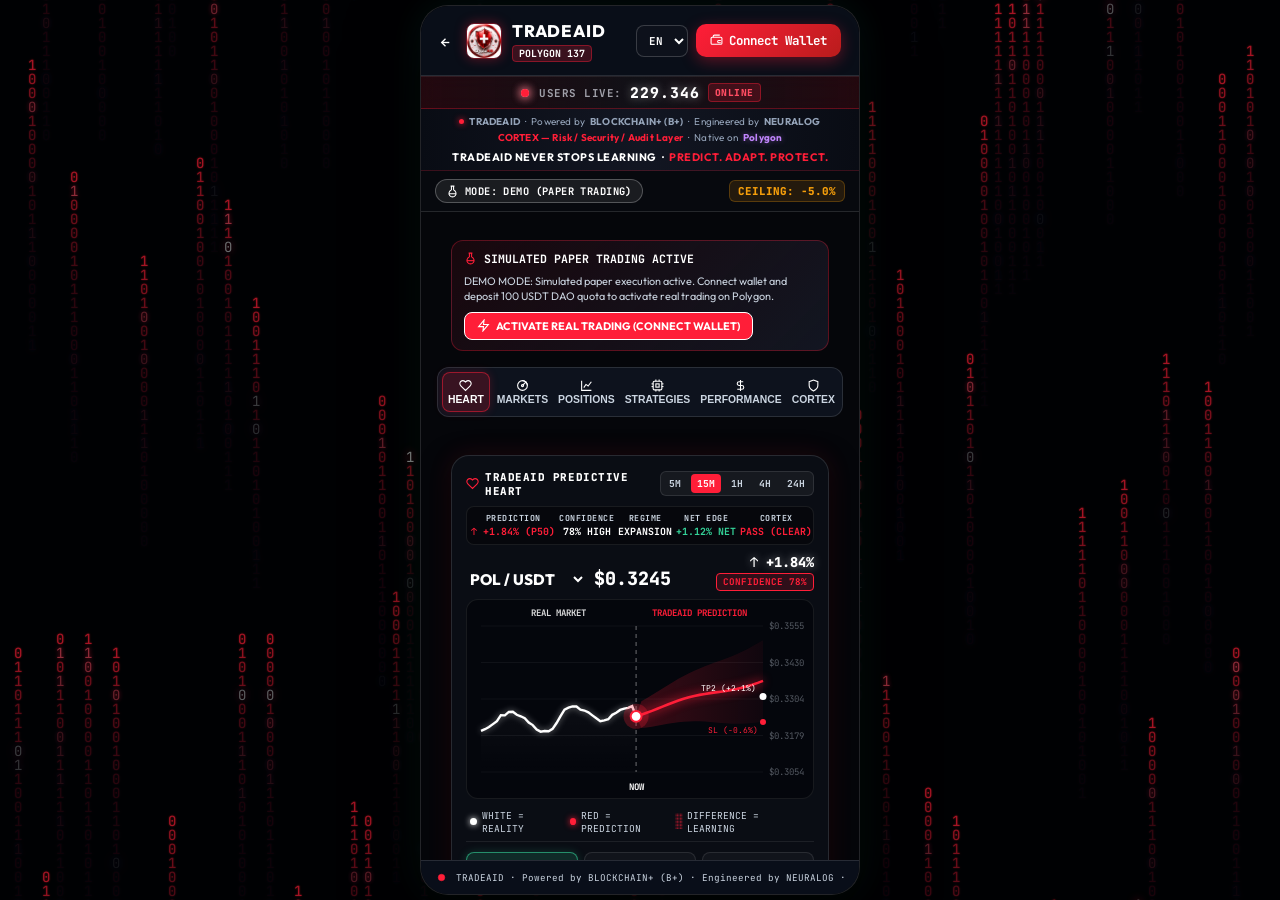
==== commit a0a3ba5d: "feat(prop): implement TradeAidPropFactory.sol, ChallengeRiskAgent, TAC credits wallet, and 80% profi" ====
--- a/src/pwa/dapp.html
+++ b/src/pwa/dapp.html
@@ -607,40 +607,60 @@
                         <!-- 3-TIER SELECTOR (50K / 100K / 150K) -->
                         <div class="prop-tier-selector">
                             <div class="prop-tier-btn" data-tier="50K" id="tier-btn-50k">
-                                <span class="t-title">50K STARTER</span>
-                                <span class="t-size">$50,000 USDT</span>
-                                <span class="t-fee">50 USDT FEE</span>
+                                <span class="t-title">STARTER</span>
+                                <span class="t-size">$50,000 · 1000x LEV</span>
+                                <span class="t-fee">50 USDT FEE · 80% PAYOUT</span>
                             </div>
                             <div class="prop-tier-btn active" data-tier="100K" id="tier-btn-100k">
                                 <span class="t-badge">MOST POPULAR</span>
-                                <span class="t-title">100K PRO</span>
-                                <span class="t-size">$100,000 USDT</span>
-                                <span class="t-fee">100 USDT FEE</span>
+                                <span class="t-title">PRO</span>
+                                <span class="t-size">$100,000 · 1000x LEV</span>
+                                <span class="t-fee">100 USDT FEE · 80% PAYOUT</span>
                             </div>
                             <div class="prop-tier-btn" data-tier="150K" id="tier-btn-150k">
                                 <span class="t-badge" style="background:#8b5cf6; color:#fff;">ELITE</span>
-                                <span class="t-title">150K ELITE</span>
-                                <span class="t-size">$150,000 USDT</span>
-                                <span class="t-fee">1,500 USDT FEE</span>
-                            </div>
-                        </div>
-
-                        <!-- NO-LOSS RECOVERY GUARANTEE BOX (OPTION A) -->
+                                <span class="t-title">ELITE</span>
+                                <span class="t-size">$150,000 · 100x LEV</span>
+                                <span class="t-fee">1,500 USDT FEE · 80% PAYOUT</span>
+                            </div>
+                        </div>
+
+                        <!-- SECOND CHANCE: TAC CREDIT WALLET & GUARANTEE (OPTION A) -->
                         <div class="prop-no-loss-box">
                             <div class="prop-no-loss-header">
                                 <span class="prop-no-loss-badge">
                                     <svg class="icon-svg sm svg-white" viewBox="0 0 24 24" fill="none" stroke="currentColor" stroke-width="2.5" style="width:12px; height:12px;"><path d="M12 22s8-4 8-10V5l-8-3-8 3v7c0 6 8 10 8 10z"/></svg>
-                                    OPZIONE A · GARANZIA ZERO-PERDITE
+                                    SECOND CHANCE · TRADEAID CREDITS (TAC)
                                 </span>
-                                <span style="font-size:0.62rem; color:#f59e0b; font-family:'JetBrains Mono',monospace; font-weight:700;">100% FEE-BACK TRADING CREDIT</span>
+                                <span style="font-size:0.62rem; color:#f59e0b; font-family:'JetBrains Mono',monospace; font-weight:700;">SALDO CREDITI: <span id="prop-tac-balance-display">100.00 TAC</span></span>
                             </div>
                             <div class="prop-no-loss-body">
-                                Se non superi la challenge, la fee d'accesso (<strong id="prop-fee-highlight">100 USDT</strong>) <strong>NON va persa</strong>! Viene automaticamente accreditata come <strong>Credito di Autotrading Interno</strong>. Non puoi prelevare il credito base, ma <strong>puoi prelevare il 100% dei profitti</strong> generati dall'AI di TradeAID per recuperare interamente il capitale.
+                                <strong>Meccanismo di Recupero:</strong> Se non superi la challenge, la fee d'accesso (<strong id="prop-fee-highlight">100 USDT</strong>) viene convertita al 100% in <strong>TradeAid Credits (TAC)</strong>. Puoi usare i TAC per <strong>riprovare la challenge</strong> o per attivare l'Autotrading su conto Demo: <strong>tutti i profitti generati vengono pagati all'80% in criptovalute reali (POL/USDT)</strong>!
                             </div>
                             <div class="prop-no-loss-perks">
-                                <div class="prop-perk-pill">FEE-BACK: <span>100% CREDITO INTERNO</span></div>
-                                <div class="prop-perk-pill">PRELIEVI: <span>100% PROFITTI LIBERI</span></div>
-                                <div class="prop-perk-pill">ESECUZIONE: <span>AUTOTRADE CORTEX AI</span></div>
+                                <div class="prop-perk-pill">CONVERSIONE FEE: <span>100% IN TAC</span></div>
+                                <div class="prop-perk-pill">PAYOUT CONDIVISO: <span>80% A TE (CRYPTO REALI)</span></div>
+                                <div class="prop-perk-pill">LEVERAGE: <span>FINO A 1000x VIRTUALE</span></div>
+                            </div>
+                        </div>
+
+                        <!-- 4 REGOLE ISTITUZIONALI (TOP-TIER PROP FIRM STANDARDS) -->
+                        <div style="display:grid; grid-template-columns:repeat(4, 1fr); gap:6px; margin-top:8px;">
+                            <div class="prop-stat-box" style="padding:4px 6px;">
+                                <span class="s-lbl">CONSISTENCY</span>
+                                <span style="font-size:0.62rem; font-weight:800; color:#34d399; font-family:'JetBrains Mono',monospace;">MAX 30%/DAY</span>
+                            </div>
+                            <div class="prop-stat-box" style="padding:4px 6px;">
+                                <span class="s-lbl">MIN TRADING</span>
+                                <span style="font-size:0.62rem; font-weight:800; color:#38bdf8; font-family:'JetBrains Mono',monospace;">5 GIORNI</span>
+                            </div>
+                            <div class="prop-stat-box" style="padding:4px 6px;">
+                                <span class="s-lbl">NO NEWS TRADING</span>
+                                <span style="font-size:0.62rem; font-weight:800; color:#fbbf24; font-family:'JetBrains Mono',monospace;">+/-5m CPI/FOMC</span>
+                            </div>
+                            <div class="prop-stat-box" style="padding:4px 6px;">
+                                <span class="s-lbl">WEEKEND SIZING</span>
+                                <span style="font-size:0.62rem; font-weight:800; color:#c084fc; font-family:'JetBrains Mono',monospace;">-50% SIZE</span>
                             </div>
                         </div>
 
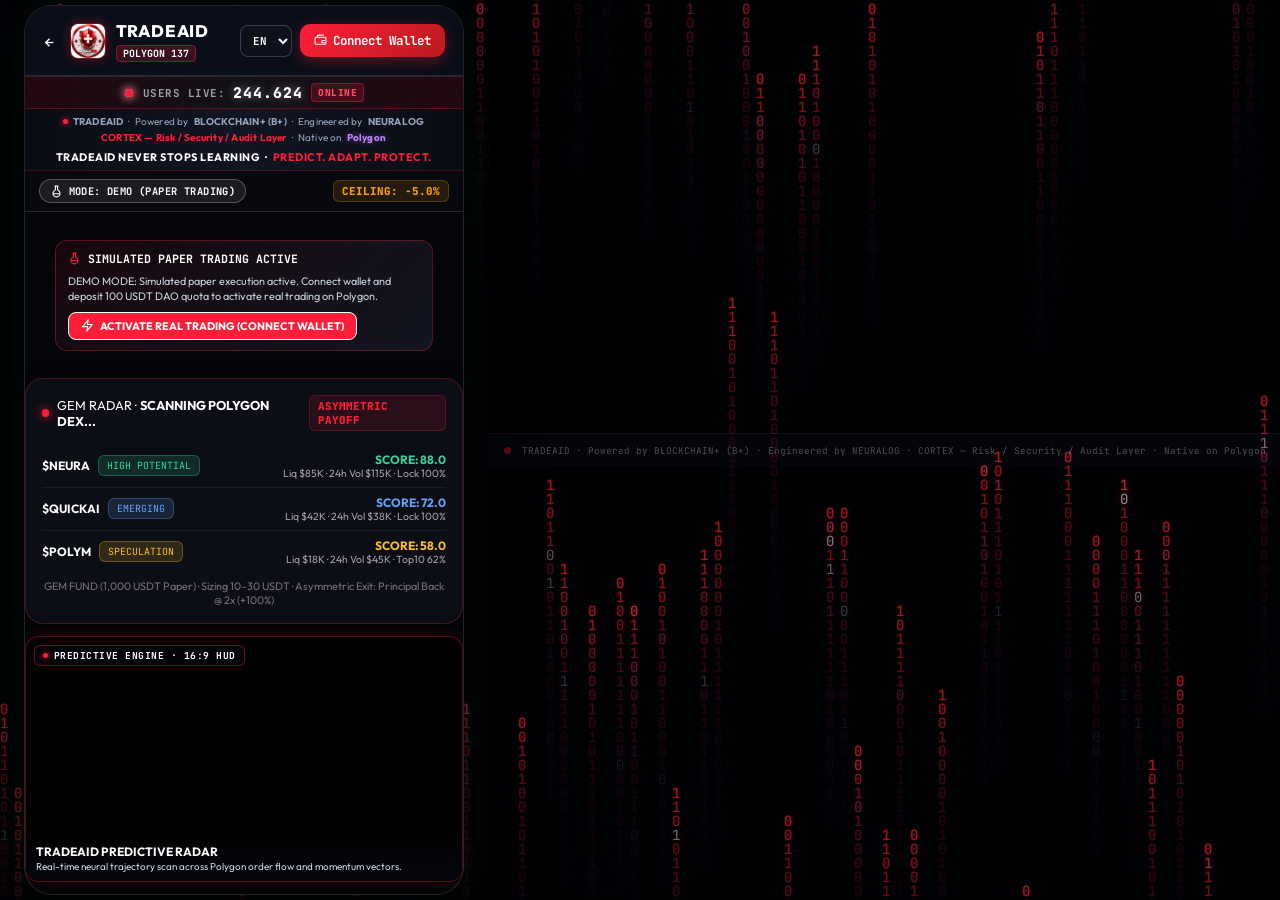
==== commit f914e225: "feat(ledgers): implement 3 distinct ledgers (Autotrade Run, Prop Challenge, TAC Wallet) with TradeAi" ====
--- a/src/pwa/dapp.html
+++ b/src/pwa/dapp.html
@@ -589,23 +589,117 @@
                          ======================================================= -->
 
                     <!-- =======================================================
-                         CENTRAL AUTOTRADE HERO ENGINE (ONE-CLICK AUTONOMOUS)
+                         3 DEDICATED PROTOCOL LEDGERS
+                         LEDGER 1: AUTOTRADE RUN (DEMO GAMIFICATA)
+                         LEDGER 2: PROP CHALLENGE (PROGRAMMA A TIER)
+                         LEDGER 3: TRADING CREDITS (TAC WALLET)
                          ======================================================= -->
 
-                    <div class="card-cockpit autotrade-pro-card" style="margin-top:12px; border:1px solid rgba(255,30,56,0.35); background: linear-gradient(145deg, rgba(22,22,30,0.96), rgba(12,12,18,0.96));">
+                    <!-- =======================================================
+                         LEDGER 1: AUTOTRADE RUN (DEMO GAMIFICATA)
+                         ======================================================= -->
+                    <div class="ledger-section-card ledger-1" id="ledger-autotrade-run">
+                        <div style="display:flex; justify-content:space-between; align-items:center; flex-wrap:wrap; gap:8px;">
+                            <div style="display:flex; align-items:center; gap:8px;">
+                                <span class="ledger-header-badge ledger-badge-1">LEDGER 1</span>
+                                <strong style="color:#ffffff; font-size:0.92rem; letter-spacing:0.5px;">AUTOTRADE RUN (DEMO GAMIFICATA)</strong>
+                            </div>
+                            <span class="cert-pill" id="run-status-pill" style="background:rgba(52,211,153,0.15); color:#34d399; border:1px solid rgba(52,211,153,0.3); font-weight:700; font-size:0.65rem;">
+                                ● 10 POL ACCESS FEE → 2 POL WIN REWARD
+                            </span>
+                        </div>
+
+                        <!-- ECONOMIC CONTRACT SPECIFICATION -->
+                        <div class="run-win-condition-box">
+                            <div style="display:flex; justify-content:space-between; align-items:center; margin-bottom:4px;">
+                                <strong style="color:#ffffff;">CONTRATTO ECONOMICO & REGOLA DI VITTORIA (WIN):</strong>
+                                <span style="color:#f59e0b; font-weight:700;">CAPITALE: 10,000 USDT PAPER</span>
+                            </div>
+                            <div>• <strong>Accesso:</strong> L'utente versa <strong>10 POL</strong> alla B+ DAO Treasury (<span style="color:#ffffff;">0x3C32...250C</span>) per attivare 1 giro Autotrade.</div>
+                            <div>• <strong>Condizione WIN cristallina:</strong> P&L netto positivo (&gt; +0.00%) dopo costi simulati entro <strong>180 secondi</strong> (3 min) E <strong>0 violazioni CORTEX</strong> (vietato tenere trade perdenti all'infinito).</div>
+                            <div>• <strong>Esito:</strong> <span style="color:#34d399; font-weight:700;">WIN ➔ 2 POL di Reward Reale</span> dal RewardPool dedicato | <span style="color:#ff1e38; font-weight:700;">LOSS ➔ 0 POL</span>.</div>
+                        </div>
+
+                        <!-- REWARD POOL SOLVENCY STATUS -->
+                        <div class="reward-pool-status-box">
+                            <div>
+                                <span style="color:#71717a;">REWARD POOL SEPARATO:</span>
+                                <strong id="pool-balance-txt" style="color:#34d399; margin-left:4px;">500.00 POL</strong>
+                                <span style="color:#a1a1aa; margin-left:6px;">(250 Run Vincenti Coperti 100%)</span>
+                            </div>
+                            <div class="pool-badge" id="pool-solvency-badge">
+                                🛡️ SOLVENTE (MAX ESPOSIZIONE 20%)
+                            </div>
+                        </div>
+
+                        <!-- ACTIVE RUN COCKPIT (DYNAMIC) -->
+                        <div class="run-cockpit-banner" id="run-cockpit-banner">
+                            <div class="run-cockpit-header">
+                                <div style="display:flex; align-items:center; gap:8px;">
+                                    <span class="pulse-beacon" id="run-beacon" style="background:#34d399; width:8px; height:8px;"></span>
+                                    <span class="run-id-pill" id="run-id-display">AUTOTRADE #000123 — RUNNING</span>
+                                </div>
+                                <div class="run-countdown-timer" id="run-timer-display">
+                                    ⏱️ TEMPO: <span id="run-seconds-left">180s</span>
+                                </div>
+                            </div>
+
+                            <!-- Live Telemetry Grid -->
+                            <div style="display:grid; grid-template-columns:repeat(3, 1fr); gap:6px;">
+                                <div class="prop-stat-box" style="padding:4px 6px;">
+                                    <span class="s-lbl">EQUITY PAPER</span>
+                                    <span class="s-val" id="run-equity-display" style="color:#ffffff;">$10,112.40</span>
+                                </div>
+                                <div class="prop-stat-box" style="padding:4px 6px;">
+                                    <span class="s-lbl">P&L NETTO (SIMULATO)</span>
+                                    <span class="s-val" id="run-pnl-display" style="color:#34d399;">+$112.40 (+1.12%)</span>
+                                </div>
+                                <div class="prop-stat-box" style="padding:4px 6px;">
+                                    <span class="s-lbl">CORTEX GATE</span>
+                                    <span class="s-val" id="run-cortex-display" style="color:#34d399;">0 VIOLAZIONI</span>
+                                </div>
+                            </div>
+
+                            <!-- Run Resolution Banner (Hidden by default, shown on conclusion) -->
+                            <div id="run-result-banner" style="display:none; margin-top:8px; border-radius:6px; padding:8px 10px; text-align:center;">
+                                <strong id="run-result-title" style="font-size:0.88rem; display:block;"></strong>
+                                <span id="run-result-sub" style="font-size:0.65rem; display:block; margin-top:3px; font-family:'JetBrains Mono',monospace;"></span>
+                            </div>
+
+                            <!-- RUN CONTROLS -->
+                            <div style="margin-top:10px; display:flex; gap:8px; justify-content:center;">
+                                <button id="btn-trigger-run" class="btn-hero-autotrade" style="width:100%; max-width:320px; font-size:0.85rem; padding:10px 14px;">
+                                    <span id="btn-run-text">⚡ 10 POL ➔ START AUTOTRADE RUN</span>
+                                </button>
+                            </div>
+                        </div>
+
+                        <!-- 4 LIVE TELEMETRY STRIP -->
+                        <div class="autotrade-telemetry-strip" style="margin-top:8px;">
+                            <div class="telemetry-pill"><span class="t-dot green"></span><span>HEART SCANNING 42 ASSETS</span></div>
+                            <div class="telemetry-pill"><span class="t-dot cyan"></span><span>REGIME: <strong id="hero-regime-txt" style="color:#ffffff;">TRENDING BULL</strong></span></div>
+                            <div class="telemetry-pill"><span class="t-dot amber"></span><span>STRATEGY: <strong id="hero-strategy-txt" style="color:#ffffff;">MOMENTUM</strong></span></div>
+                            <div class="telemetry-pill"><span class="t-dot red"></span><span>CORTEX: <strong id="hero-cortex-txt" style="color:#ffffff;">PROTECTED</strong></span></div>
+                        </div>
+                    </div>
+
+
+                    <!-- =======================================================
+                         LEDGER 2: PROP CHALLENGE (PROGRAMMA A TIER)
+                         ======================================================= -->
+                    <div class="ledger-section-card ledger-2" id="ledger-prop-challenge">
                         <div class="autotrade-header-row" style="display:flex; justify-content:space-between; align-items:center; flex-wrap:wrap; gap:8px;">
                             <div style="display:flex; align-items:center; gap:8px;">
-                                <span class="pulse-beacon" id="autotrade-beacon" style="background:#34d399; box-shadow:0 0 12px #34d399;"></span>
-                                <strong style="color:#ffffff; font-size:0.95rem; letter-spacing:0.5px;">🏆 PROP DEMO / REWARD PROGRAM</strong>
-                                <span class="cert-pill" id="autotrade-status-pill" style="background:rgba(52,211,153,0.15); color:#34d399; border:1px solid rgba(52,211,153,0.3); font-weight:700; font-size:0.68rem;">● AUTOTRADE ACTIVE (<span id="prop-tier-badge-txt">100K PRO · $100K</span>)</span>
-                            </div>
-                            <div style="display:flex; align-items:center; gap:6px;">
-                                <span class="shield-badge" style="font-size:0.65rem;">DISCIPLINE + EXPECTANCY</span>
-                            </div>
+                                <span class="ledger-header-badge ledger-badge-2">LEDGER 2</span>
+                                <strong style="color:#ffffff; font-size:0.92rem; letter-spacing:0.5px;">PROP CHALLENGE (PROGRAMMA A TIER)</strong>
+                            </div>
+                            <span class="cert-pill" style="background:rgba(56,189,248,0.15); color:#38bdf8; border:1px solid rgba(56,189,248,0.3); font-weight:700; font-size:0.65rem;">
+                                ● REWARD PAYOUT 80% PROFITTI
+                            </span>
                         </div>
 
                         <!-- 3-TIER SELECTOR (50K / 100K / 150K) -->
-                        <div class="prop-tier-selector">
+                        <div class="prop-tier-selector" style="margin-top:10px;">
                             <div class="prop-tier-btn" data-tier="50K" id="tier-btn-50k">
                                 <span class="t-title">STARTER</span>
                                 <span class="t-size">$50,000 · 1000x LEV</span>
@@ -625,25 +719,6 @@
                             </div>
                         </div>
 
-                        <!-- SECOND CHANCE: TAC CREDIT WALLET & GUARANTEE (OPTION A) -->
-                        <div class="prop-no-loss-box">
-                            <div class="prop-no-loss-header">
-                                <span class="prop-no-loss-badge">
-                                    <svg class="icon-svg sm svg-white" viewBox="0 0 24 24" fill="none" stroke="currentColor" stroke-width="2.5" style="width:12px; height:12px;"><path d="M12 22s8-4 8-10V5l-8-3-8 3v7c0 6 8 10 8 10z"/></svg>
-                                    SECOND CHANCE · TRADEAID CREDITS (TAC)
-                                </span>
-                                <span style="font-size:0.62rem; color:#f59e0b; font-family:'JetBrains Mono',monospace; font-weight:700;">SALDO CREDITI: <span id="prop-tac-balance-display">100.00 TAC</span></span>
-                            </div>
-                            <div class="prop-no-loss-body">
-                                <strong>Meccanismo di Recupero:</strong> Se non superi la challenge, la fee d'accesso (<strong id="prop-fee-highlight">100 USDT</strong>) viene convertita al 100% in <strong>TradeAid Credits (TAC)</strong>. Puoi usare i TAC per <strong>riprovare la challenge</strong> o per attivare l'Autotrading su conto Demo: <strong>tutti i profitti generati vengono pagati all'80% in criptovalute reali (POL/USDT)</strong>!
-                            </div>
-                            <div class="prop-no-loss-perks">
-                                <div class="prop-perk-pill">CONVERSIONE FEE: <span>100% IN TAC</span></div>
-                                <div class="prop-perk-pill">PAYOUT CONDIVISO: <span>80% A TE (CRYPTO REALI)</span></div>
-                                <div class="prop-perk-pill">LEVERAGE: <span>FINO A 1000x VIRTUALE</span></div>
-                            </div>
-                        </div>
-
                         <!-- 4 REGOLE ISTITUZIONALI (TOP-TIER PROP FIRM STANDARDS) -->
                         <div style="display:grid; grid-template-columns:repeat(4, 1fr); gap:6px; margin-top:8px;">
                             <div class="prop-stat-box" style="padding:4px 6px;">
@@ -666,27 +741,11 @@
 
                         <!-- PHILOSOPHY: ZERO RUSH ON AI -->
                         <div style="font-size:0.62rem; color:#a1a1aa; margin-top:6px; font-family:'JetBrains Mono',monospace; background:rgba(255,255,255,0.03); padding:5px 8px; border-radius:4px; border-left:2px solid #34d399;">
-                            ⚡ <strong style="color:#ffffff;">NESSUNA SCADENZA FORZATA:</strong> TradeAID cerca la migliore expectancy senza assumere rischi artificiali. La challenge osserva passivamente il rispetto dei vincoli di drawdown e disciplina.
-                        </div>
-
-                        <!-- 3-STAGE PROGRESSION LADDER (DEMO -> QUALIFIED -> PROP ELIGIBLE) -->
-                        <div style="margin-top:8px; display:flex; justify-content:space-between; align-items:center; flex-wrap:wrap; gap:6px;">
-                            <div class="prop-badge-progression">
-                                <span class="p-step active" id="prop-step-1-lbl">1. FREE DEMO (<span id="prop-ladder-size">$100K</span>)</span>
-                                <span>➔</span>
-                                <span class="p-step locked" id="prop-step-qualified">2. QUALIFIED</span>
-                                <span>➔</span>
-                                <span class="p-step locked" id="prop-step-candidate">3. PROP ELIGIBLE</span>
-                            </div>
-                            <button id="btn-share-prop-challenge" class="btn-share-prop-challenge" title="Share your AI Prop Challenge performance">
-                                <svg class="icon-svg sm svg-white" viewBox="0 0 24 24" fill="none" stroke="currentColor" stroke-width="2"><circle cx="18" cy="5" r="3"></circle><circle cx="6" cy="12" r="3"></circle><circle cx="18" cy="19" r="3"></circle><line x1="8.59" y1="13.51" x2="15.42" y2="17.49"></line><line x1="15.41" y1="6.51" x2="8.59" y2="10.49"></line></svg>
-                                <span>SHARE CHALLENGE</span>
-                            </button>
+                            ⚡ <strong style="color:#ffffff;">NESSUNA SCADENZA FORZATA:</strong> TradeAID opera esclusivamente per massimizzare la matematica dell'expectancy. La challenge audita passivamente il rispetto del Drawdown (-10%) e della disciplina.
                         </div>
 
                         <!-- PROP CHALLENGE TRACKER CARD -->
-                        <div class="prop-challenge-banner">
-                            <!-- TARGET PROGRESS BAR -->
+                        <div class="prop-challenge-banner" style="margin-top:8px;">
                             <div class="prop-progress-row">
                                 <div class="prop-progress-label-row">
                                     <span style="color:#a1a1aa;" id="prop-target-label">PROFIT TARGET (+8.00% / +$8,000):</span>
@@ -697,22 +756,20 @@
                                 </div>
                             </div>
 
-                            <!-- DRAWDOWN SAFETY BAR -->
                             <div class="prop-progress-row" style="margin-top:8px;">
                                 <div class="prop-progress-label-row">
-                                    <span style="color:#a1a1aa;" id="prop-dd-label">MAX TOTAL DRAWDOWN (-8.00% / -$8,000):</span>
-                                    <strong id="prop-dd-display" style="color:#38bdf8;">0.91% (SAFE BUFFER 7.09%)</strong>
+                                    <span style="color:#a1a1aa;" id="prop-dd-label">MAX TOTAL DRAWDOWN (-10.00% / -$10,000):</span>
+                                    <strong id="prop-dd-display" style="color:#38bdf8;">0.91% (SAFE BUFFER 9.09%)</strong>
                                 </div>
                                 <div class="prop-bar-track">
-                                    <div id="prop-dd-bar" class="prop-bar-fill-dd" style="width: 11.4%;"></div>
-                                </div>
-                            </div>
-
-                            <!-- 4 STATS MATRIX -->
+                                    <div id="prop-dd-bar" class="prop-bar-fill-dd" style="width: 9.1%;"></div>
+                                </div>
+                            </div>
+
                             <div class="prop-stats-matrix">
                                 <div class="prop-stat-box">
                                     <span class="s-lbl">DAILY DD LIMIT</span>
-                                    <span class="s-val" id="prop-daily-dd" style="color:#34d399;">0.35% / 4.0%</span>
+                                    <span class="s-val" id="prop-daily-dd" style="color:#34d399;">0.35% / 5.0%</span>
                                 </div>
                                 <div class="prop-stat-box">
                                     <span class="s-lbl">CORTEX VIOLATIONS</span>
@@ -732,7 +789,7 @@
                             <div style="margin-top:10px;">
                                 <div style="display:flex; justify-content:space-between; align-items:center;">
                                     <span style="font-size:0.62rem; color:#a1a1aa; font-family:'JetBrains Mono',monospace; font-weight:700;">COMPOSIZIONE 8-FACTOR PROP SCORE (100 PT):</span>
-                                    <span style="font-size:0.58rem; color:#34d399; font-family:'JetBrains Mono',monospace;">DISCIPLINA > RISCHIO</span>
+                                    <span style="font-size:0.58rem; color:#34d399; font-family:'JetBrains Mono',monospace;">DISCIPLINA &gt; RISCHIO</span>
                                 </div>
                                 <div class="prop-score-breakdown-grid">
                                     <div class="factor-chip">Return (15%): <span id="f-ret">11.2</span></div>
@@ -744,128 +801,78 @@
                                     <div class="factor-chip">Calibration (10%): <span id="f-cal">8.7</span></div>
                                     <div class="factor-chip">Consistency (5%): <span id="f-con">4.0</span></div>
                                 </div>
-                                <div style="font-size:0.58rem; color:#f59e0b; font-family:'JetBrains Mono',monospace; margin-top:3px;">
-                                    ⚖️ +6% con DD minimo (0.8%) batte +9% ottenuto rischiando tutto!
-                                </div>
-                            </div>
-
-                            <!-- SIMULTANEOUS MULTI-PROFILE BENCHMARK (SAFE vs BALANCED vs TURBO) -->
-                            <div style="margin-top:12px;">
-                                <div style="display:flex; justify-content:space-between; align-items:center;">
-                                    <span style="font-size:0.62rem; color:#a1a1aa; font-family:'JetBrains Mono',monospace; font-weight:700;">CONFRONTO SIMULTANEO STESSO MERCATO (3 PROFILI):</span>
-                                    <span style="font-size:0.58rem; color:#38bdf8; font-family:'JetBrains Mono',monospace;">POLYGON H24</span>
-                                </div>
+                            </div>
+
+                            <!-- SIMULTANEOUS MULTI-PROFILE BENCHMARK -->
+                            <div style="margin-top:10px;">
                                 <div class="prop-benchmark-grid">
                                     <div class="prop-benchmark-card">
-                                        <div class="bm-header">
-                                            <span class="bm-title">SAFE</span>
-                                            <span class="bm-badge" style="background:rgba(52,211,153,0.2); color:#34d399;">🏆 91.2</span>
-                                        </div>
-                                        <div class="bm-metrics">
-                                            <span>Profit: +1.42%</span>
-                                            <span>DD: 0.28%</span>
-                                        </div>
-                                        <div class="bm-score" style="color:#34d399;">
-                                            <span>1-2% Sizing</span>
-                                            <span>0 Violazioni</span>
-                                        </div>
+                                        <div class="bm-header"><span class="bm-title">SAFE</span><span class="bm-badge" style="background:rgba(52,211,153,0.2); color:#34d399;">🏆 91.2</span></div>
+                                        <div class="bm-metrics"><span>Profit: +1.42%</span><span>DD: 0.28%</span></div>
                                     </div>
                                     <div class="prop-benchmark-card highlight">
-                                        <div class="bm-header">
-                                            <span class="bm-title">BALANCED</span>
-                                            <span class="bm-badge" style="background:rgba(245,158,11,0.2); color:#f59e0b;">⭐ 88.6</span>
-                                        </div>
-                                        <div class="bm-metrics">
-                                            <span>Profit: +2.83%</span>
-                                            <span>DD: 0.91%</span>
-                                        </div>
-                                        <div class="bm-score" style="color:#f59e0b;">
-                                            <span>2-5% Sizing</span>
-                                            <span>Recommended</span>
-                                        </div>
+                                        <div class="bm-header"><span class="bm-title">BALANCED</span><span class="bm-badge" style="background:rgba(245,158,11,0.2); color:#f59e0b;">⭐ 88.6</span></div>
+                                        <div class="bm-metrics"><span>Profit: +2.83%</span><span>DD: 0.91%</span></div>
                                     </div>
                                     <div class="prop-benchmark-card">
-                                        <div class="bm-header">
-                                            <span class="bm-title">TURBO</span>
-                                            <span class="bm-badge" style="background:rgba(139,92,246,0.2); color:#a78bfa;">⚡ 82.4</span>
-                                        </div>
-                                        <div class="bm-metrics">
-                                            <span>Profit: +5.12%</span>
-                                            <span>DD: 2.85%</span>
-                                        </div>
-                                        <div class="bm-score" style="color:#a78bfa;">
-                                            <span>5-10% Sizing</span>
-                                            <span>Max Return</span>
-                                        </div>
+                                        <div class="bm-header"><span class="bm-title">TURBO</span><span class="bm-badge" style="background:rgba(139,92,246,0.2); color:#a78bfa;">⚡ 82.4</span></div>
+                                        <div class="bm-metrics"><span>Profit: +5.12%</span><span>DD: 2.85%</span></div>
                                     </div>
                                 </div>
                             </div>
 
-                            <!-- TRANSPARENCY & REWARD POOL CLAUSE -->
-                            <div style="font-size:0.58rem; color:#71717a; margin-top:10px; border-top:1px dashed rgba(255,255,255,0.08); padding-top:6px; font-family:'JetBrains Mono',monospace; line-height:1.4;">
-                                ⚠️ <strong style="color:#a1a1aa;">REGOLE DI TRASPARENZA:</strong> PAPER PROFITS ≠ SOLDI DOVUTI ALL'UTENTE. I profitti del conto virtuale sono simulati a fini di qualificazione della disciplina. Al superamento della fase PASSED l'utente accede allo status <strong>PROP ELIGIBLE</strong> per l'allocazione reale / Reward Pool DAO verificato.
-                            </div>
-
-                            <!-- INTERNAL TRADING CREDIT RECOVERY STATUS (SHOWN IF FAILED) -->
-                            <div id="prop-credit-recovery-card" style="display:none; margin-top:10px; background:rgba(245,158,11,0.08); border:1px dashed #f59e0b; border-radius:6px; padding:8px 10px;">
-                                <div style="display:flex; justify-content:space-between; align-items:center;">
-                                    <span style="font-size:0.65rem; color:#f59e0b; font-family:'JetBrains Mono',monospace; font-weight:700;">● CREDITO AUTOTRADING ATTIVO: <span id="prop-credit-val">100.00 USDT</span></span>
-                                    <span style="font-size:0.60rem; color:#34d399; font-family:'JetBrains Mono',monospace;">PROFITTO PRELEVABILE: <strong id="prop-withdrawable-val">+0.00 USDT</strong></span>
-                                </div>
-                            </div>
-                        </div>
-
-                        <!-- BIG HERO CENTRAL DUAL-STATE BUTTON -->
-                        <div style="margin-top:14px; text-align:center;">
-                            <button id="btn-hero-autotrade" class="btn-hero-autotrade running">
-                                <span id="hero-btn-main" style="display:flex; align-items:center; gap:8px;">
-                                    <span class="pulse-beacon" style="background:#34d399; width:10px; height:10px;"></span>
-                                    <span>● AUTOTRADE RUNNING 24/7</span>
+                            <div style="font-size:0.58rem; color:#71717a; margin-top:8px; border-top:1px dashed rgba(255,255,255,0.08); padding-top:6px; font-family:'JetBrains Mono',monospace;">
+                                ⚠️ <strong style="color:#a1a1aa;">REGOLE DI TRASPARENZA:</strong> PAPER PROFITS ≠ SOLDI DOVUTI. La qualifica PASSED rende <strong>PROP ELIGIBLE</strong> per allocazione reale e prelievo dell'80% dei profitti netti.
+                            </div>
+                        </div>
+
+                        <!-- SHARE BUTTON -->
+                        <div style="margin-top:8px; text-align:right;">
+                            <button id="btn-share-prop-challenge" class="btn-share-prop-challenge" style="padding:6px 12px; font-size:0.68rem;">
+                                <span>🔗 CONDIVIDI PERFORMANCE PROP</span>
+                            </button>
+                        </div>
+                    </div>
+
+
+                    <!-- =======================================================
+                         LEDGER 3: TRADING CREDITS (TAC WALLET)
+                         ======================================================= -->
+                    <div class="ledger-section-card ledger-3" id="ledger-trading-credits">
+                        <div style="display:flex; justify-content:space-between; align-items:center; flex-wrap:wrap; gap:8px;">
+                            <div style="display:flex; align-items:center; gap:8px;">
+                                <span class="ledger-header-badge ledger-badge-3">LEDGER 3</span>
+                                <strong style="color:#ffffff; font-size:0.92rem; letter-spacing:0.5px;">TRADING CREDITS (TAC WALLET)</strong>
+                            </div>
+                            <span style="font-size:0.65rem; color:#f59e0b; font-family:'JetBrains Mono',monospace; font-weight:700;">
+                                SALDO DISPONIBILE: <span id="prop-tac-balance-display">100.00 TAC</span>
+                            </span>
+                        </div>
+
+                        <div class="prop-no-loss-box" style="margin-top:8px;">
+                            <div class="prop-no-loss-header">
+                                <span class="prop-no-loss-badge">
+                                    <svg class="icon-svg sm svg-white" viewBox="0 0 24 24" fill="none" stroke="currentColor" stroke-width="2.5" style="width:12px; height:12px;"><path d="M12 22s8-4 8-10V5l-8-3-8 3v7c0 6 8 10 8 10z"/></svg>
+                                    SECOND CHANCE GUARANTEE · CONVERSIONE 100%
                                 </span>
-                                <span id="hero-btn-sub" class="btn-hero-sub">(CLICK TO PAUSE AUTONOMOUS ENGINE)</span>
-                            </button>
-                        </div>
-
-                        <!-- 4 LIVE TELEMETRY STATUS ITEMS DIRECTLY UNDER BUTTON -->
-                        <div class="autotrade-telemetry-strip" style="margin-top:10px;">
-                            <div class="telemetry-pill">
-                                <span class="t-dot green"></span>
-                                <span>HEART SCANNING 42 ASSETS</span>
-                            </div>
-                            <div class="telemetry-pill">
-                                <span class="t-dot cyan"></span>
-                                <span>CURRENT REGIME: <strong id="hero-regime-txt" style="color:#ffffff;">TRENDING</strong></span>
-                            </div>
-                            <div class="telemetry-pill">
-                                <span class="t-dot amber"></span>
-                                <span>STRATEGY: <strong id="hero-strategy-txt" style="color:#ffffff;">MOMENTUM</strong></span>
-                            </div>
-                            <div class="telemetry-pill">
-                                <span class="t-dot red"></span>
-                                <span>CORTEX: <strong id="hero-cortex-txt" style="color:#ffffff;">PROTECTED</strong></span>
-                            </div>
-                        </div>
-
-                        <!-- SIMULATED REWARD ENGINE VAULT (SEPARATE FROM P&L) -->
-                        <div class="reward-vault-strip" style="margin-top:12px; background:linear-gradient(135deg, rgba(247,147,26,0.12), rgba(20,20,26,0.95)); border:1px solid rgba(247,147,26,0.35); border-radius:10px; padding:10px;">
-                            <div style="display:flex; justify-content:space-between; align-items:center; flex-wrap:wrap; gap:8px;">
-                                <div style="display:flex; align-items:center; gap:8px;">
-                                    <span style="font-size:1.3rem;">🎁</span>
-                                    <div>
-                                        <strong style="color:#f7931a; font-size:0.85rem; letter-spacing:0.5px;">10 POL PAPER REWARD</strong>
-                                        <div style="font-size:0.62rem; color:#a1a1aa;">QUALIFIED ACTION: <span style="color:#ffffff;">AUTOTRADE ONBOARDING</span> · <span style="color:#34d399;">ANTI-SYBIL: CLEAN (0.02)</span></div>
-                                    </div>
-                                </div>
-                                <div style="text-align:right;">
-                                    <div style="font-size:0.58rem; color:#a1a1aa;">REWARD VAULT (SEPARATE FROM P&L):</div>
-                                    <strong id="reward-vault-display" style="font-family:'JetBrains Mono',monospace; color:#ffffff; font-size:0.95rem;">10.00 POL</strong>
-                                </div>
-                            </div>
-                            <div style="margin-top:6px; border-top:1px solid rgba(255,255,255,0.06); padding-top:4px; display:flex; justify-content:space-between; font-size:0.60rem; color:#71717a;">
-                                <span>Trading performance ≠ POL reward</span>
-                                <span style="color:#f7931a;">Paper Reward Adapter Active (Simulated)</span>
-                            </div>
-                        </div>
+                                <span style="font-size:0.60rem; color:#34d399; font-family:'JetBrains Mono',monospace;">1 TAC = $1 USDT MARGIN</span>
+                            </div>
+                            <div class="prop-no-loss-body">
+                                Se una Prop Challenge fallisce, la fee d'ingresso (<strong id="prop-fee-highlight">100 USDT</strong>) non viene persa: viene convertita al <strong>100% in TradeAid Credits (TAC)</strong> interni non-rimborsabili. L'utente può usare i TAC per:
+                                <ul style="margin:4px 0 4px 16px; font-size:0.62rem;">
+                                    <li>Riacquistare una Challenge a prezzo scontato o gratuito tramite crediti.</li>
+                                    <li>Attivare l'Autotrading su conto Demo Permanente.</li>
+                                </ul>
+                                <strong>La Via d'Uscita:</strong> Tutti i profitti generati con i TAC danno diritto all'<strong>80% di Payout Reale</strong> in POL o USDT!
+                            </div>
+                            <div class="prop-no-loss-perks">
+                                <div class="prop-perk-pill">CONVERSIONE: <span>100% DELLA FEE</span></div>
+                                <div class="prop-perk-pill">PAYOUT PROFITTI: <span>80% IN CRYPTO REALI</span></div>
+                                <div class="prop-perk-pill">PRELIEVO MARGINE BASE: <span>NON RIMBORSABILE</span></div>
+                            </div>
+                        </div>
+                    </div>
+
 
                         <!-- Autopilot Risk Profile Selector -->
                         <div style="margin-top:12px;">
--- a/src/pwa/static/css/dapp.css
+++ b/src/pwa/static/css/dapp.css
@@ -2124,5 +2124,132 @@
     font-weight: 700;
 }
 
-
-
+/* =======================================================
+   3-LEDGER ARCHITECTURE STYLES
+   ======================================================= */
+.ledger-header-badge {
+    display: inline-flex;
+    align-items: center;
+    gap: 6px;
+    padding: 3px 8px;
+    border-radius: 6px;
+    font-size: 0.64rem;
+    font-weight: 800;
+    font-family: 'JetBrains Mono', monospace;
+    letter-spacing: 0.5px;
+    text-transform: uppercase;
+}
+
+.ledger-badge-1 {
+    background: rgba(255, 30, 56, 0.15);
+    border: 1px solid rgba(255, 30, 56, 0.4);
+    color: #ff1e38;
+}
+
+.ledger-badge-2 {
+    background: rgba(56, 189, 248, 0.15);
+    border: 1px solid rgba(56, 189, 248, 0.4);
+    color: #38bdf8;
+}
+
+.ledger-badge-3 {
+    background: rgba(245, 158, 11, 0.15);
+    border: 1px solid rgba(245, 158, 11, 0.4);
+    color: #f59e0b;
+}
+
+.ledger-section-card {
+    background: linear-gradient(145deg, rgba(20, 22, 30, 0.95), rgba(12, 14, 20, 0.95));
+    border: 1px solid rgba(255, 255, 255, 0.1);
+    border-radius: 12px;
+    padding: 12px;
+    margin-top: 14px;
+    position: relative;
+    overflow: hidden;
+}
+
+.ledger-section-card.ledger-1 {
+    border-color: rgba(255, 30, 56, 0.35);
+    box-shadow: 0 0 20px rgba(255, 30, 56, 0.08);
+}
+
+.ledger-section-card.ledger-2 {
+    border-color: rgba(56, 189, 248, 0.35);
+    box-shadow: 0 0 20px rgba(56, 189, 248, 0.08);
+}
+
+.ledger-section-card.ledger-3 {
+    border-color: rgba(245, 158, 11, 0.35);
+    box-shadow: 0 0 20px rgba(245, 158, 11, 0.08);
+}
+
+.run-cockpit-banner {
+    background: rgba(0, 0, 0, 0.4);
+    border: 1px solid rgba(255, 255, 255, 0.08);
+    border-radius: 8px;
+    padding: 10px;
+    margin-top: 10px;
+}
+
+.run-cockpit-header {
+    display: flex;
+    justify-content: space-between;
+    align-items: center;
+    border-bottom: 1px solid rgba(255, 255, 255, 0.06);
+    padding-bottom: 6px;
+    margin-bottom: 8px;
+}
+
+.run-id-pill {
+    font-family: 'JetBrains Mono', monospace;
+    font-size: 0.72rem;
+    font-weight: 800;
+    color: #34d399;
+}
+
+.run-countdown-timer {
+    font-family: 'JetBrains Mono', monospace;
+    font-size: 0.72rem;
+    font-weight: 800;
+    color: #f59e0b;
+    background: rgba(245, 158, 11, 0.15);
+    padding: 2px 8px;
+    border-radius: 4px;
+    border: 1px solid rgba(245, 158, 11, 0.3);
+}
+
+.run-win-condition-box {
+    background: rgba(52, 211, 153, 0.08);
+    border: 1px dashed rgba(52, 211, 153, 0.35);
+    border-radius: 6px;
+    padding: 6px 10px;
+    font-size: 0.62rem;
+    font-family: 'JetBrains Mono', monospace;
+    color: #a1a1aa;
+    margin-top: 8px;
+}
+
+.run-win-condition-box strong {
+    color: #34d399;
+}
+
+.reward-pool-status-box {
+    display: flex;
+    justify-content: space-between;
+    align-items: center;
+    background: rgba(0, 0, 0, 0.3);
+    border-radius: 6px;
+    padding: 6px 10px;
+    margin-top: 8px;
+    font-size: 0.60rem;
+    font-family: 'JetBrains Mono', monospace;
+}
+
+.reward-pool-status-box .pool-badge {
+    color: #34d399;
+    font-weight: 700;
+}
+
+
+
+
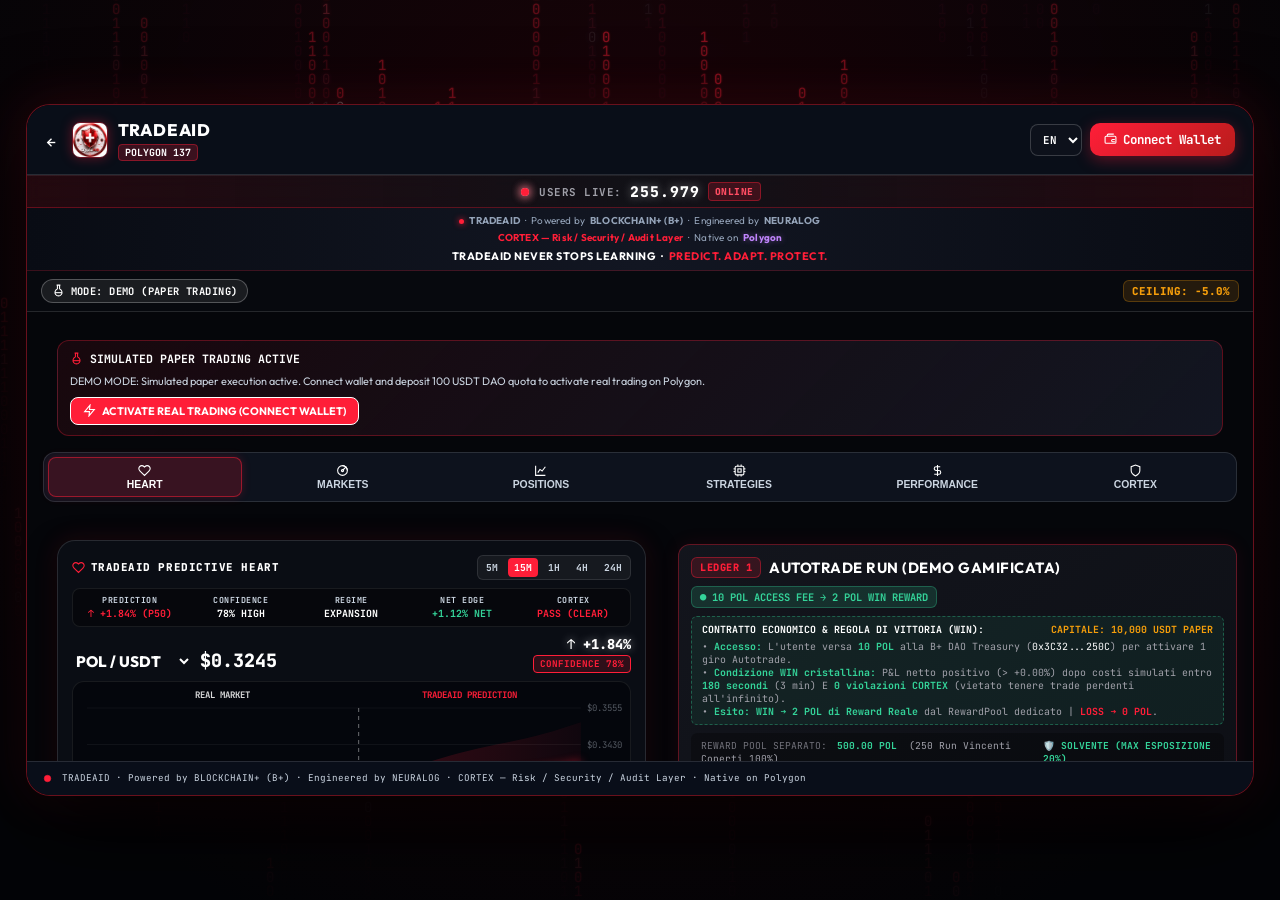
==== commit b358e977: "feat(pwa): perfect 9:16 mobile and 16:9 tablet/pc layout with universal zero-scrollbar and smooth to" ====
--- a/src/pwa/dapp.html
+++ b/src/pwa/dapp.html
@@ -8,11 +8,162 @@
     <link rel="preconnect" href="https://fonts.googleapis.com">
     <link rel="preconnect" href="https://fonts.gstatic.com" crossorigin>
     <link href="https://fonts.googleapis.com/css2?family=Outfit:wght@300;400;500;600;700;800&family=JetBrains+Mono:wght@400;500;700&display=swap" rel="stylesheet">
-    <link rel="stylesheet" href="static/css/dapp.css?v=gm11">
+    <link rel="stylesheet" href="static/css/dapp.css?v=20260904_zero_scroll">
     <link rel="manifest" href="manifest.json">
     <link rel="icon" type="image/png" href="static/logo.png">
     <!-- Multi-Language i18n Manager -->
     <script src="static/js/i18n.js?v=gm11"></script>
+
+    <style>
+    /* ==========================================================================
+       CRITICAL ZERO-SCROLLBAR ENGINE & RESPONSIVE 9:16 vs 16:9 VIEWPORT RULES
+       Guarantees 100% invisible scrollbars on ALL browsers (Chrome, Safari, Firefox, Edge)
+       ========================================================================== */
+    *, *::before, *::after {
+        box-sizing: border-box;
+        scrollbar-width: none !important;
+        -ms-overflow-style: none !important;
+    }
+
+    ::-webkit-scrollbar,
+    *::-webkit-scrollbar,
+    html::-webkit-scrollbar,
+    body::-webkit-scrollbar,
+    div::-webkit-scrollbar,
+    section::-webkit-scrollbar {
+        display: none !important;
+        width: 0 !important;
+        height: 0 !important;
+        max-width: 0 !important;
+        max-height: 0 !important;
+        background: transparent !important;
+        opacity: 0 !important;
+    }
+
+    html, body {
+        margin: 0;
+        padding: 0;
+        width: 100%;
+        height: 100%;
+        background-color: #020305 !important;
+        color: #ffffff;
+        overflow: hidden !important;
+        overflow-x: hidden !important;
+        scrollbar-width: none !important;
+        -ms-overflow-style: none !important;
+        -webkit-font-smoothing: antialiased;
+    }
+
+    .viewport-wrapper {
+        width: 100vw;
+        height: 100vh;
+        height: 100dvh;
+        display: flex;
+        align-items: center;
+        justify-content: center;
+        overflow: hidden !important;
+        position: relative;
+        z-index: 1;
+        background: transparent;
+    }
+
+    /* ==========================================================================
+       MOBILE VIEW (< 768px): STRICT 9:16 FORMAT (TOUCH-FIRST, ZERO SCROLLBARS)
+       ========================================================================== */
+    @media (max-width: 767px) {
+        .viewport-wrapper {
+            padding: 0 !important;
+        }
+        .dapp-container-9-16 {
+            width: 100% !important;
+            max-width: 480px !important;
+            height: 100dvh !important;
+            aspect-ratio: 9 / 16;
+            border-radius: 0 !important;
+            border: none !important;
+            box-shadow: none !important;
+            display: flex;
+            flex-direction: column;
+            overflow: hidden !important;
+        }
+        .cockpit-grid-2col {
+            display: flex !important;
+            flex-direction: column !important;
+            gap: 14px !important;
+            width: 100% !important;
+        }
+        .cockpit-col-left,
+        .cockpit-col-right {
+            display: flex !important;
+            flex-direction: column !important;
+            gap: 14px !important;
+            width: 100% !important;
+        }
+    }
+
+    /* ==========================================================================
+       TABLET & PC (>= 768px): STRICT 16:9 WIDESCREEN COCKPIT (MOUSE WHEEL & DRAG)
+       ========================================================================== */
+    @media (min-width: 768px) {
+        .viewport-wrapper {
+            padding: 16px !important;
+            background: radial-gradient(circle at 50% 25%, rgba(255, 30, 56, 0.10) 0%, #030407 85%) !important;
+        }
+        .dapp-container-9-16 {
+            aspect-ratio: 16 / 9 !important;
+            width: min(96vw, calc(94vh * 16 / 9)) !important;
+            height: min(94vh, calc(96vw * 9 / 16)) !important;
+            max-width: 1540px !important;
+            border-radius: 24px !important;
+            border: 1px solid rgba(255, 30, 56, 0.4) !important;
+            box-shadow: 0 30px 90px rgba(0, 0, 0, 0.95), 0 0 50px rgba(255, 30, 56, 0.16) !important;
+            display: flex;
+            flex-direction: column;
+            overflow: hidden !important;
+            position: relative;
+        }
+        .cockpit-grid-2col {
+            display: grid !important;
+            grid-template-columns: 1.05fr 0.95fr !important;
+            gap: 18px !important;
+            align-items: start !important;
+            width: 100% !important;
+        }
+        .cockpit-col-left,
+        .cockpit-col-right {
+            display: flex !important;
+            flex-direction: column !important;
+            gap: 16px !important;
+            min-width: 0 !important;
+        }
+    }
+
+    /* SCROLL CONTAINER: ABSOLUTELY NO VISIBLE SCROLLBARS, SILKY TOUCH & MOUSE SCROLL */
+    .cockpit-scroll-area {
+        flex: 1 1 auto;
+        overflow-y: scroll !important;
+        overflow-x: hidden !important;
+        -webkit-overflow-scrolling: touch !important;
+        touch-action: pan-y !important;
+        overscroll-behavior-y: contain !important;
+        scrollbar-width: none !important;
+        -ms-overflow-style: none !important;
+        padding: 16px !important;
+        display: flex;
+        flex-direction: column;
+        gap: 16px;
+    }
+    .cockpit-scroll-area::-webkit-scrollbar {
+        display: none !important;
+        width: 0 !important;
+        height: 0 !important;
+    }
+
+    /* Prevent any horizontal overflow blowout inside cockpit cards */
+    .cockpit-scroll-area * {
+        max-width: 100%;
+    }
+    </style>
 </head>
 <body class="dapp-body">
     <!-- Matrix Red 01010101 Rain Effect Canvas (Upward & Slow) -->
@@ -437,8 +588,9 @@
                      SECTION 1: HEART (HOME PWA COCKPIT)
                      ======================================================= -->
                 <section id="tab-heart" class="tab-content active">
-                    
-                    <div class="predictive-heart-card">
+                    <div class="cockpit-grid-2col">
+                        <div class="cockpit-col-left">
+                            <div class="predictive-heart-card">
                         <div class="ph-top-bar">
                             <div class="ph-badge-title">
                                 <svg class="icon-svg sm svg-red" viewBox="0 0 24 24" fill="none" stroke="currentColor" stroke-width="2"><path d="M20.84 4.61a5.5 5.5 0 0 0-7.78 0L12 5.67l-1.06-1.06a5.5 5.5 0 0 0-7.78 7.78l1.06 1.06L12 21.23l7.78-7.78 1.06-1.06a5.5 5.5 0 0 0 0-7.78z"></path></svg>
@@ -583,21 +735,23 @@
                             </div>
                         </div>
                     </div>
-
-                    <!-- =======================================================
-                         CENTRAL AUTOTRADE PRO ENGINE (1-CLICK AUTOPILOT)
-                         ======================================================= -->
-
-                    <!-- =======================================================
-                         3 DEDICATED PROTOCOL LEDGERS
-                         LEDGER 1: AUTOTRADE RUN (DEMO GAMIFICATA)
-                         LEDGER 2: PROP CHALLENGE (PROGRAMMA A TIER)
-                         LEDGER 3: TRADING CREDITS (TAC WALLET)
-                         ======================================================= -->
-
-                    <!-- =======================================================
-                         LEDGER 1: AUTOTRADE RUN (DEMO GAMIFICATA)
-                         ======================================================= -->
+                    </div> <!-- /cockpit-col-left -->
+
+                    <div class="cockpit-col-right">
+                        <!-- =======================================================
+                             CENTRAL AUTOTRADE PRO ENGINE (1-CLICK AUTOPILOT)
+                             ======================================================= -->
+
+                        <!-- =======================================================
+                             3 DEDICATED PROTOCOL LEDGERS
+                             LEDGER 1: AUTOTRADE RUN (DEMO GAMIFICATA)
+                             LEDGER 2: PROP CHALLENGE (PROGRAMMA A TIER)
+                             LEDGER 3: TRADING CREDITS (TAC WALLET)
+                             ======================================================= -->
+
+                        <!-- =======================================================
+                             LEDGER 1: AUTOTRADE RUN (DEMO GAMIFICATA)
+                             ======================================================= -->
                     <div class="ledger-section-card ledger-1" id="ledger-autotrade-run">
                         <div style="display:flex; justify-content:space-between; align-items:center; flex-wrap:wrap; gap:8px;">
                             <div style="display:flex; align-items:center; gap:8px;">
@@ -871,11 +1025,12 @@
                                 <div class="prop-perk-pill">PRELIEVO MARGINE BASE: <span>NON RIMBORSABILE</span></div>
                             </div>
                         </div>
-                    </div>
-
-
+                    </div> <!-- /ledger-trading-credits -->
+
+                    <!-- AUTOPILOT CONSOLE & EXECUTION STREAM -->
+                    <div class="card-cockpit" id="cockpit-risk-card" style="margin-top:14px;">
                         <!-- Autopilot Risk Profile Selector -->
-                        <div style="margin-top:12px;">
+                        <div style="margin-top:4px;">
                             <span style="font-size:0.65rem; color:#71717a; text-transform:uppercase; letter-spacing:0.5px; display:block; margin-bottom:4px;">AUTOPILOT RISK PROFILE:</span>
                             <div class="autotrade-mode-grid" style="display:grid; grid-template-columns:repeat(4, 1fr); gap:6px;">
                                 <button class="autotrade-preset-btn" data-preset="SAFE" style="padding:6px; background:rgba(255,255,255,0.05); border:1px solid rgba(255,255,255,0.1); border-radius:6px; color:#ffffff; font-size:0.68rem; font-weight:700; cursor:pointer;">SAFE (1-2%)</button>
@@ -926,7 +1081,7 @@
 
 
                     <!-- GEM HUNTER RADAR (Polygon Microcap Discovery) -->
-                    <div class="card-cockpit" style="margin-top:12px; border:1px solid rgba(255,30,56,0.25);">
+                    <div class="card-cockpit" id="gem-radar-card" style="margin-top:12px; border:1px solid rgba(255,30,56,0.25);">
                         <div class="status-row">
                             <div class="status-indicator">
                                 <span class="pulse-beacon" style="background:#ff1e38; box-shadow:0 0 10px #ff1e38;"></span>
@@ -972,7 +1127,7 @@
                     </div>
 
                     <!-- Predictive Engine 16:9 Cinematic Video Banner -->
-                    <div class="media-card-16-9">
+                    <div class="media-card-16-9" id="predictive-video-card">
                         <div class="media-badge-overlay">
                             <span class="cred-tag-pulse"></span>
                             <span>PREDICTIVE ENGINE · 16:9 HUD</span>
@@ -984,8 +1139,9 @@
                         </div>
                     </div>
 
-
-                </section>
+                    </div> <!-- /cockpit-col-right -->
+                </div> <!-- /cockpit-grid-2col -->
+            </section>
 
                 <!-- =======================================================
                      SECTION 2: MARKETS (Polygon Live, Depth, Intelligence)
@@ -1540,6 +1696,71 @@
                 }, 300);
             }, 2000);
         })();
+
+        // Responsive 16:9 Desktop/Tablet vs 9:16 Mobile Column Balancer
+        function balanceCockpitColumns() {
+            const isDesktop = window.innerWidth >= 768;
+            const colLeft = document.querySelector('.cockpit-col-left');
+            const colRight = document.querySelector('.cockpit-col-right');
+            const gemCard = document.getElementById('gem-radar-card');
+            const videoCard = document.getElementById('predictive-video-card');
+            if (!colLeft || !colRight || !gemCard) return;
+
+            if (isDesktop) {
+                // On 16:9 Desktop/Tablet: Place Gem Radar and Video in Left Column under BTC Oscilloscope
+                // so Left Column (~1150px) and Right Column (~1150px) are perfectly balanced side-by-side!
+                if (!colLeft.contains(gemCard)) colLeft.appendChild(gemCard);
+                if (videoCard && !colLeft.contains(videoCard)) colLeft.appendChild(videoCard);
+            } else {
+                // On 9:16 Mobile: Place Gem Radar and Video in Right Column after Ledgers
+                // so user sees Heart -> BTC -> Ledger 1 -> Ledger 2 -> Ledger 3 -> Cockpit -> Gem Radar
+                if (!colRight.contains(gemCard)) colRight.appendChild(gemCard);
+                if (videoCard && !colRight.contains(videoCard)) colRight.appendChild(videoCard);
+            }
+
+            // Trigger canvas resizing
+            if (window.predictiveHeart) {
+                setTimeout(() => window.predictiveHeart.resize(), 60);
+            }
+            if (window.btcRealtime) {
+                setTimeout(() => window.btcRealtime.setupCanvas(), 60);
+            }
+        }
+        window.addEventListener('resize', balanceCockpitColumns);
+        document.addEventListener('DOMContentLoaded', balanceCockpitColumns);
+        setTimeout(balanceCockpitColumns, 100);
+
+        // PC Mouse Drag-to-Scroll + Smooth Wheel
+        (function initMouseDragScroll() {
+            const scrollContainer = document.getElementById('dapp-cockpit-view');
+            if (!scrollContainer) return;
+            let isDown = false;
+            let startY = 0;
+            let scrollTop = 0;
+
+            scrollContainer.addEventListener('mousedown', (e) => {
+                // Only trigger on primary click and outside interactive elements
+                if (e.button !== 0 || e.target.closest('button, select, input, a, .tab-btn, .autotrade-preset-btn, .ph-tf-btn, .prop-tier-card')) return;
+                isDown = true;
+                scrollContainer.style.cursor = 'grabbing';
+                startY = e.pageY - scrollContainer.offsetTop;
+                scrollTop = scrollContainer.scrollTop;
+            });
+
+            window.addEventListener('mouseup', () => {
+                if (!isDown) return;
+                isDown = false;
+                if (scrollContainer) scrollContainer.style.cursor = '';
+            });
+
+            scrollContainer.addEventListener('mousemove', (e) => {
+                if (!isDown) return;
+                e.preventDefault();
+                const y = e.pageY - scrollContainer.offsetTop;
+                const walk = (y - startY) * 1.3;
+                scrollContainer.scrollTop = scrollTop - walk;
+            });
+        })();
     </script>
 
 </body>
--- a/src/pwa/static/css/dapp.css
+++ b/src/pwa/static/css/dapp.css
@@ -25,27 +25,54 @@
     opacity: 0.65;
 }
 
-
+/* Universal Zero-Scrollbar and Tap Highlight Rules */
 * {
     margin: 0;
     padding: 0;
     box-sizing: border-box;
     -webkit-tap-highlight-color: transparent;
-}
-
-body.dapp-body {
+    scrollbar-width: none !important;
+    -ms-overflow-style: none !important;
+}
+
+*::-webkit-scrollbar {
+    display: none !important;
+    width: 0 !important;
+    height: 0 !important;
+    background: transparent !important;
+}
+
+html, body {
     background-color: var(--brand-black);
     color: var(--text-main);
     font-family: 'Outfit', -apple-system, BlinkMacSystemFont, sans-serif;
     min-height: 100vh;
+    overflow-x: hidden !important;
+    scrollbar-width: none !important;
+    -ms-overflow-style: none !important;
+    scroll-behavior: smooth;
+}
+
+html::-webkit-scrollbar,
+body::-webkit-scrollbar {
+    display: none !important;
+    width: 0 !important;
+    height: 0 !important;
+}
+
+body.dapp-body {
+    min-height: 100vh;
     display: flex;
     align-items: center;
     justify-content: center;
     padding: 0;
-    overflow-x: hidden;
-}
-
-/* 9:16 Aspect Ratio Enforcer */
+    overflow-x: hidden !important;
+}
+
+/* ==========================================================================
+   VIEWPORT WRAPPER & RESPONSIVE CONTAINERS: 9:16 (MOBILE) vs 16:9 (TABLET & PC)
+   ========================================================================== */
+
 .viewport-wrapper {
     width: 100%;
     height: 100vh;
@@ -55,33 +82,82 @@
     background: transparent;
     position: relative;
     z-index: 1;
-}
-
+    overflow: hidden !important;
+}
+
+/* Base dApp Container */
 .dapp-container-9-16 {
-    width: 100%;
-    max-width: 440px; /* 9:16 optimal desktop width */
-    height: 100%;
-    max-height: 890px; /* 9:16 height */
     background-color: var(--bg-app);
     border: 1px solid var(--border-subtle);
-    border-radius: 28px;
     display: flex;
     flex-direction: column;
-    overflow: hidden;
+    overflow: hidden !important;
     position: relative;
-    box-shadow: 0 25px 70px rgba(0, 0, 0, 0.8), 0 0 40px rgba(0, 255, 178, 0.08);
-}
-
-/* On mobile devices: 100% full screen */
-@media (max-width: 500px) {
+    box-shadow: 0 25px 70px rgba(0, 0, 0, 0.85), 0 0 40px rgba(255, 30, 56, 0.12);
+}
+
+/* MOBILE DEVICES (< 768px): STRICT 9:16 FORMAT (TOUCH FIRST, FULL-BLEED) */
+@media (max-width: 767px) {
     .viewport-wrapper {
         height: 100dvh;
+        width: 100vw;
+        padding: 0;
     }
     .dapp-container-9-16 {
-        max-width: 100%;
-        max-height: 100%;
+        width: 100%;
+        max-width: 480px;
+        height: 100dvh;
+        aspect-ratio: 9 / 16;
         border-radius: 0;
         border: none;
+        box-shadow: none;
+    }
+    .cockpit-grid-2col {
+        display: flex;
+        flex-direction: column;
+        gap: 14px;
+        width: 100%;
+    }
+    .cockpit-col-left,
+    .cockpit-col-right {
+        display: flex;
+        flex-direction: column;
+        gap: 14px;
+        width: 100%;
+    }
+}
+
+/* TABLETS & PC / DESKTOP (>= 768px): STRICT 16:9 WIDESCREEN COCKPIT */
+@media (min-width: 768px) {
+    .viewport-wrapper {
+        width: 100vw;
+        height: 100vh;
+        padding: 16px;
+        background: radial-gradient(circle at 50% 20%, rgba(255, 30, 56, 0.09) 0%, #030407 80%);
+    }
+    .dapp-container-9-16 {
+        /* Mathematically exact 16:9 widescreen ratio fitting any monitor/tablet */
+        aspect-ratio: 16 / 9;
+        width: min(96vw, calc(94vh * 16 / 9));
+        height: min(94vh, calc(96vw * 9 / 16));
+        max-width: 1540px;
+        border-radius: 24px;
+        border: 1px solid rgba(255, 30, 56, 0.35);
+        box-shadow: 0 30px 90px rgba(0, 0, 0, 0.9), 0 0 50px rgba(255, 30, 56, 0.14);
+    }
+    .cockpit-grid-2col {
+        display: grid;
+        grid-template-columns: 1.05fr 0.95fr;
+        gap: 18px;
+        align-items: start;
+        width: 100%;
+    }
+    .cockpit-col-left,
+    .cockpit-col-right {
+        display: flex;
+        flex-direction: column;
+        gap: 16px;
+        min-width: 0; /* Prevents overflow blowout in grid */
     }
 }
 
@@ -312,14 +388,26 @@
     cursor: pointer;
 }
 
-/* Scroll Area */
+/* Scroll Area — Invisible Scrollbars, Pure Touch & Mouse Drag/Wheel */
 .cockpit-scroll-area {
     flex: 1;
-    overflow-y: auto;
+    overflow-y: auto !important;
+    overflow-x: hidden !important;
+    -webkit-overflow-scrolling: touch !important;
+    touch-action: pan-y !important;
+    overscroll-behavior-y: contain !important;
+    scrollbar-width: none !important;
+    -ms-overflow-style: none !important;
     padding: 16px;
     display: flex;
     flex-direction: column;
     gap: 16px;
+}
+.cockpit-scroll-area::-webkit-scrollbar {
+    display: none !important;
+    width: 0 !important;
+    height: 0 !important;
+    background: transparent !important;
 }
 .cockpit-scroll-area.blurred {
     filter: blur(6px);
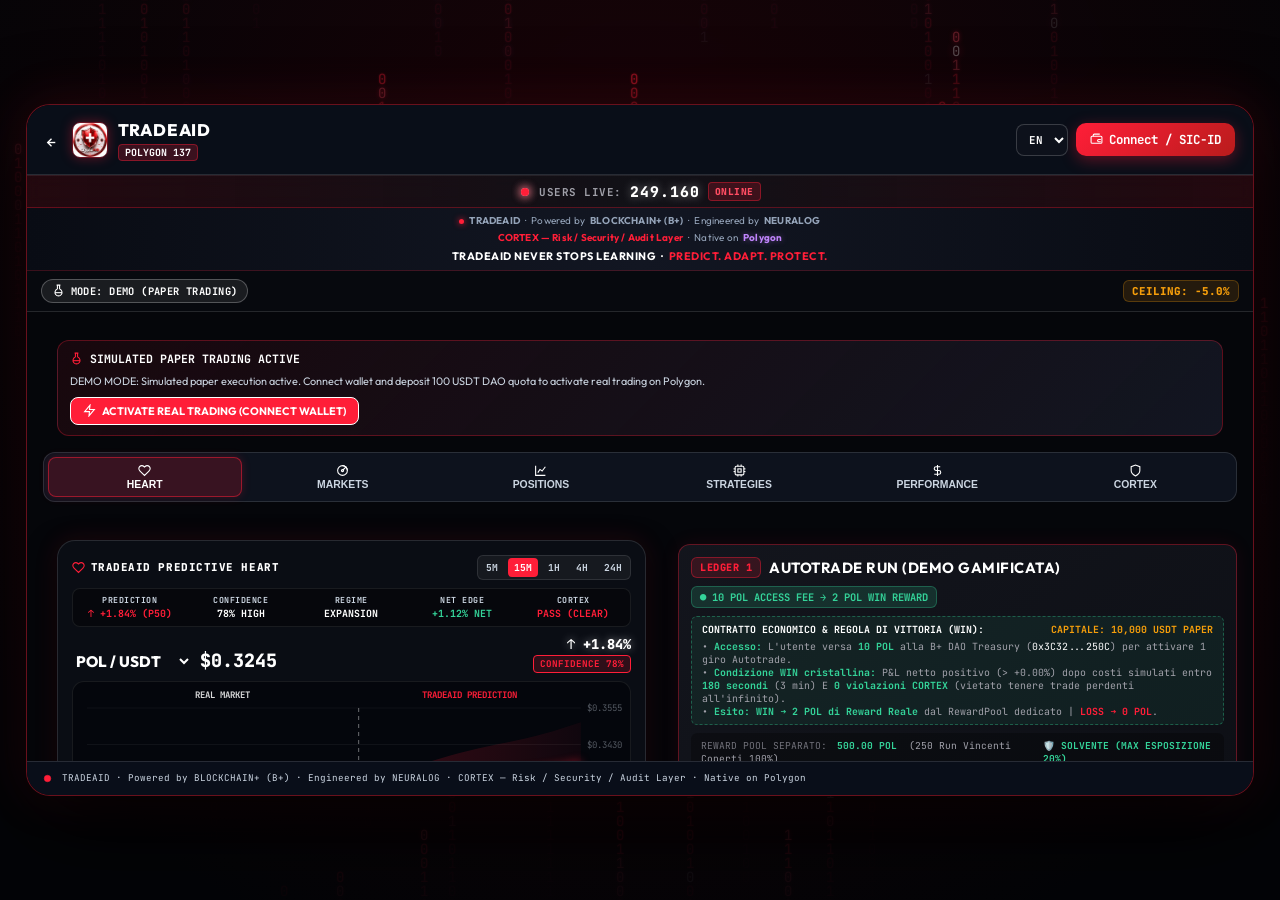
==== commit 0d07b557: "feat(prop): implement Prop Database Schema V1.0, 3-ledger accounting, and dual auth (WalletConnect +" ====
--- a/src/pwa/dapp.html
+++ b/src/pwa/dapp.html
@@ -202,10 +202,16 @@
                         </select>
                     </div>
 
-                    <button id="btn-connect-wallet" class="btn-connect-wallet">
-                        <svg class="icon-svg sm svg-white" viewBox="0 0 24 24" fill="none" stroke="currentColor" stroke-width="2"><rect x="2" y="6" width="20" height="13" rx="2"></rect><path d="M20 12h-4a2 2 0 0 0-2 2v0a2 2 0 0 0 2 2h4"></path><path d="M6 6V4a2 2 0 0 1 2-2h10"></path></svg>
-                        <span data-i18n="connect_wallet">Connect Wallet</span>
-                    </button>
+                    <div class="auth-header-wrap" style="display:flex; align-items:center; gap:6px;">
+                        <div id="auth-identity-pill" style="display:none; align-items:center; gap:6px; background:rgba(255,255,255,0.06); border:1px solid rgba(255,255,255,0.12); padding:4px 8px; border-radius:8px; cursor:pointer;" onclick="openDualAuthModal()">
+                            <span id="auth-wallet-txt" style="color:#38bdf8; font-family:'JetBrains Mono',monospace; font-size:0.68rem; font-weight:700;">0x...</span>
+                            <span id="auth-sic-badge" style="background:rgba(245,158,11,0.25); color:#fbbf24; border:1px solid rgba(245,158,11,0.45); padding:1px 5px; border-radius:4px; font-size:0.58rem; font-weight:800; font-family:'JetBrains Mono',monospace;">SIC-ID</span>
+                        </div>
+                        <button id="btn-connect-wallet" class="btn-connect-wallet" onclick="openDualAuthModal()">
+                            <svg class="icon-svg sm svg-white" viewBox="0 0 24 24" fill="none" stroke="currentColor" stroke-width="2"><rect x="2" y="6" width="20" height="13" rx="2"></rect><path d="M20 12h-4a2 2 0 0 0-2 2v0a2 2 0 0 0 2 2h4"></path><path d="M6 6V4a2 2 0 0 1 2-2h10"></path></svg>
+                            <span id="auth-btn-label" data-i18n="connect_wallet">Connect / SIC-ID</span>
+                        </button>
+                    </div>
                 </div>
             </header>
 
@@ -259,6 +265,62 @@
                 <span data-i18n="chain_warning">Wrong Network: Detected network different from Polygon POS (137).</span>
                 <button id="btn-switch-polygon" class="btn-switch-chain" data-i18n="btn_switch_polygon">Switch to Polygon</button>
             </div>
+
+            <!-- DUAL AUTHENTICATION MODAL (WALLETCONNECT + SIC-ID FEDERATION) -->
+            <div id="modal-dual-auth" class="preventivo-overlay hidden">
+                <div class="preventivo-modal" style="max-width:440px; text-align:left;">
+                    <div style="display:flex; justify-content:space-between; align-items:center; margin-bottom:12px;">
+                        <div style="display:flex; align-items:center; gap:8px;">
+                            <div class="preventivo-icon" style="margin:0; width:34px; height:34px;">
+                                <svg class="icon-svg sm svg-red" viewBox="0 0 24 24" fill="none" stroke="currentColor" stroke-width="2"><path d="M12 22s8-4 8-10V5l-8-3-8 3v7c0 6 8 10 8 10z"></path></svg>
+                            </div>
+                            <h3 style="margin:0; font-size:1.05rem;">AUTHENTICATION GATEWAY</h3>
+                        </div>
+                        <button class="btn-cancel-preventivo" style="margin:0; padding:4px 8px; font-size:0.75rem;" onclick="closeDualAuthModal()">✕</button>
+                    </div>
+
+                    <!-- TABS: WEB3 vs SIC-ID -->
+                    <div style="display:grid; grid-template-columns:1fr 1fr; gap:6px; margin-bottom:14px;">
+                        <button id="tab-auth-wallet" class="tab-btn active" style="padding:7px 10px; font-size:0.72rem; justify-content:center;" onclick="switchAuthTab('wallet')">
+                            🦊 WEB3 WALLET
+                        </button>
+                        <button id="tab-auth-sic" class="tab-btn" style="padding:7px 10px; font-size:0.72rem; justify-content:center;" onclick="switchAuthTab('sic')">
+                            🧬 SIC-ID FEDERATION
+                        </button>
+                    </div>
+
+                    <!-- PANEL 1: WEB3 -->
+                    <div id="auth-panel-wallet" class="auth-panel">
+                        <p style="font-size:0.75rem; color:#a1a1aa; margin-bottom:12px;">
+                            Connect your Polygon Web3 wallet (MetaMask, WalletConnect, Coinbase Wallet) to manage on-chain challenge activations and payouts.
+                        </p>
+                        <button id="btn-modal-walletconnect" class="btn-hero-autotrade" style="width:100%; padding:10px 14px; font-size:0.85rem;" onclick="connectWeb3Wallet()">
+                            CONNECT WALLET (POLYGON)
+                        </button>
+                    </div>
+
+                    <!-- PANEL 2: SIC-ID -->
+                    <div id="auth-panel-sic" class="auth-panel" style="display:none;">
+                        <p style="font-size:0.72rem; color:#a1a1aa; margin-bottom:10px;">
+                            Authenticate with your canonical <strong>81+ SIC-ID Digital Twin</strong> identifier (12 Crockford/Base32 alphanumeric characters).
+                        </p>
+                        <label style="font-size:0.68rem; color:#71717a; display:block; margin-bottom:4px;">SIC-ID IDENTIFIER</label>
+                        <div style="display:flex; gap:6px; margin-bottom:8px;">
+                            <input type="text" id="input-sic-id" placeholder="SIC-ID-B5PVYYLVJRK9" style="flex:1; background:rgba(0,0,0,0.6); border:1px solid rgba(255,255,255,0.15); border-radius:6px; padding:8px 10px; color:#ffffff; font-family:'JetBrains Mono',monospace; font-size:0.8rem; text-transform:uppercase;" />
+                            <button class="ph-ctrl-btn" style="padding:0 10px; font-size:0.65rem;" onclick="generateRandomSicId()">AUTO-TWIN</button>
+                        </div>
+                        <button class="btn-hero-autotrade" style="width:100%; padding:10px 14px; font-size:0.85rem; background:linear-gradient(135deg, #d97706, #b45309);" onclick="loginWithSicId()">
+                            AUTHENTICATE VIA SIC-ID
+                        </button>
+                        <div id="sic-auth-error" style="display:none; color:#ef4444; font-size:0.68rem; margin-top:6px; font-family:'JetBrains Mono',monospace;"></div>
+                    </div>
+
+                    <div style="margin-top:14px; padding-top:10px; border-top:1px solid rgba(255,255,255,0.08); font-size:0.62rem; color:#71717a; font-family:'JetBrains Mono',monospace;">
+                        BLOCKCHAIN+ SIC-ID PROTOCOL V1.0 · NON-CUSTODIAL FEDERATED IDENTITY
+                    </div>
+                </div>
+            </div>
+
 
             <!-- ON-CHAIN PAYWALL MODAL (100 USDT DAO QUOTA ACCESS) -->
             <div id="modal-onchain-paywall" class="paywall-overlay hidden">
@@ -852,24 +914,29 @@
                             </span>
                         </div>
 
-                        <!-- 3-TIER SELECTOR (50K / 100K / 150K) -->
-                        <div class="prop-tier-selector" style="margin-top:10px;">
-                            <div class="prop-tier-btn" data-tier="50K" id="tier-btn-50k">
+                        <!-- 4-TIER SELECTOR (STARTER / PRO / ELITE / BLACK) -->
+                        <div class="prop-tier-selector" style="margin-top:10px; display:grid; grid-template-columns:repeat(4, 1fr); gap:6px;">
+                            <div class="prop-tier-btn" data-tier="STARTER" id="tier-btn-starter" onclick="window.dapp && window.dapp.switchPropTier('STARTER')">
                                 <span class="t-title">STARTER</span>
-                                <span class="t-size">$50,000 · 1000x LEV</span>
-                                <span class="t-fee">50 USDT FEE · 80% PAYOUT</span>
-                            </div>
-                            <div class="prop-tier-btn active" data-tier="100K" id="tier-btn-100k">
-                                <span class="t-badge">MOST POPULAR</span>
+                                <span class="t-size">$10K · 1000x</span>
+                                <span class="t-fee">50 USDT FEE</span>
+                            </div>
+                            <div class="prop-tier-btn active" data-tier="PRO" id="tier-btn-pro" onclick="window.dapp && window.dapp.switchPropTier('PRO')">
+                                <span class="t-badge">POPULAR</span>
                                 <span class="t-title">PRO</span>
-                                <span class="t-size">$100,000 · 1000x LEV</span>
-                                <span class="t-fee">100 USDT FEE · 80% PAYOUT</span>
-                            </div>
-                            <div class="prop-tier-btn" data-tier="150K" id="tier-btn-150k">
-                                <span class="t-badge" style="background:#8b5cf6; color:#fff;">ELITE</span>
+                                <span class="t-size">$50K · 1000x</span>
+                                <span class="t-fee">100 USDT FEE</span>
+                            </div>
+                            <div class="prop-tier-btn" data-tier="ELITE" id="tier-btn-elite" onclick="window.dapp && window.dapp.switchPropTier('ELITE')">
                                 <span class="t-title">ELITE</span>
-                                <span class="t-size">$150,000 · 100x LEV</span>
-                                <span class="t-fee">1,500 USDT FEE · 80% PAYOUT</span>
+                                <span class="t-size">$100K · 1000x</span>
+                                <span class="t-fee">500 USDT FEE</span>
+                            </div>
+                            <div class="prop-tier-btn" data-tier="BLACK" id="tier-btn-black" onclick="window.dapp && window.dapp.switchPropTier('BLACK')">
+                                <span class="t-badge" style="background:#8b5cf6; color:#fff;">TOP</span>
+                                <span class="t-title">BLACK</span>
+                                <span class="t-size">$150K · 100x</span>
+                                <span class="t-fee">1,500 USDT FEE</span>
                             </div>
                         </div>
 
@@ -1761,6 +1828,129 @@
                 scrollContainer.scrollTop = scrollTop - walk;
             });
         })();
+
+        // =========================================================================
+        // DUAL AUTHENTICATION SYSTEM (WEB3 WALLET + SIC-ID FEDERATION)
+        // =========================================================================
+        window.openDualAuthModal = function() {
+            const m = document.getElementById('modal-dual-auth');
+            if (m) m.classList.remove('hidden');
+        };
+
+        window.closeDualAuthModal = function() {
+            const m = document.getElementById('modal-dual-auth');
+            if (m) m.classList.add('hidden');
+        };
+
+        window.switchAuthTab = function(tab) {
+            const tabWallet = document.getElementById('tab-auth-wallet');
+            const tabSic = document.getElementById('tab-auth-sic');
+            const panelWallet = document.getElementById('auth-panel-wallet');
+            const panelSic = document.getElementById('auth-panel-sic');
+            if (tab === 'wallet') {
+                if (tabWallet) tabWallet.classList.add('active');
+                if (tabSic) tabSic.classList.remove('active');
+                if (panelWallet) panelWallet.style.display = 'block';
+                if (panelSic) panelSic.style.display = 'none';
+            } else {
+                if (tabSic) tabSic.classList.add('active');
+                if (tabWallet) tabWallet.classList.remove('active');
+                if (panelSic) panelSic.style.display = 'block';
+                if (panelWallet) panelWallet.style.display = 'none';
+            }
+        };
+
+        window.generateRandomSicId = function() {
+            const alphabet = "0123456789ABCDEFGHJKMNPQRSTVWXYZ";
+            let token = "";
+            for (let i = 0; i < 12; i++) {
+                token += alphabet.charAt(Math.floor(Math.random() * alphabet.length));
+            }
+            const input = document.getElementById('input-sic-id');
+            if (input) input.value = `SIC-ID-${token}`;
+        };
+
+        window.loginWithSicId = async function() {
+            const input = document.getElementById('input-sic-id');
+            const errEl = document.getElementById('sic-auth-error');
+            const val = input ? input.value.trim().toUpperCase() : '';
+            if (!val || !val.match(/^SIC-ID-[A-Z0-9]{12}$/)) {
+                if (errEl) {
+                    errEl.textContent = "Formato non valido. Deve essere SIC-ID-XXXXXXXXXXXX (12 caratteri)";
+                    errEl.style.display = "block";
+                }
+                return;
+            }
+            if (errEl) errEl.style.display = "none";
+
+            try {
+                const resp = await fetch("/api/v1/auth/session", {
+                    method: "POST",
+                    headers: { "Content-Type": "application/json" },
+                    body: JSON.stringify({ sic_id: val })
+                });
+                if (resp.ok) {
+                    const data = await resp.json();
+                    localStorage.setItem("tradeaid_user_id", data.user.user_id);
+                    localStorage.setItem("tradeaid_sic_id", data.user.sic_id);
+                    if (data.user.wallet_address) {
+                        localStorage.setItem("tradeaid_wallet", data.user.wallet_address);
+                    }
+                }
+            } catch (e) {
+                console.warn("Auth API offline, persisting local SIC-ID session:", e);
+            }
+
+            localStorage.setItem("tradeaid_sic_id", val);
+            updateAuthIdentityDisplay(val, localStorage.getItem("tradeaid_wallet"));
+            closeDualAuthModal();
+        };
+
+        window.connectWeb3Wallet = async function() {
+            if (window.dapp && window.dapp.connectWallet) {
+                await window.dapp.connectWallet();
+                const wallet = window.dapp.account;
+                if (wallet) {
+                    let sicId = localStorage.getItem("tradeaid_sic_id");
+                    if (!sicId) {
+                        const alphabet = "0123456789ABCDEFGHJKMNPQRSTVWXYZ";
+                        let token = "";
+                        for (let i = 0; i < 12; i++) token += alphabet.charAt(Math.floor(Math.random() * alphabet.length));
+                        sicId = `SIC-ID-${token}`;
+                        localStorage.setItem("tradeaid_sic_id", sicId);
+                    }
+                    updateAuthIdentityDisplay(sicId, wallet);
+                }
+            }
+            closeDualAuthModal();
+        };
+
+        function updateAuthIdentityDisplay(sicId, wallet) {
+            const pill = document.getElementById('auth-identity-pill');
+            const btnConnect = document.getElementById('btn-connect-wallet');
+            const walletTxt = document.getElementById('auth-wallet-txt');
+            const sicBadge = document.getElementById('auth-sic-badge');
+
+            if (pill) pill.style.display = 'flex';
+            if (btnConnect) btnConnect.style.display = 'none';
+
+            if (walletTxt) {
+                walletTxt.textContent = wallet ? `${wallet.slice(0, 6)}...${wallet.slice(-4)}` : 'WALLET PENDING';
+            }
+            if (sicBadge) {
+                sicBadge.textContent = sicId ? `${sicId.slice(0, 10)}...` : 'SIC-ID';
+                sicBadge.title = sicId || 'Canonical SIC-ID';
+            }
+        }
+
+        // Auto-restore session on page load
+        document.addEventListener('DOMContentLoaded', () => {
+            const savedSic = localStorage.getItem("tradeaid_sic_id");
+            const savedWallet = localStorage.getItem("tradeaid_wallet");
+            if (savedSic || savedWallet) {
+                updateAuthIdentityDisplay(savedSic, savedWallet);
+            }
+        });
     </script>
 
 </body>
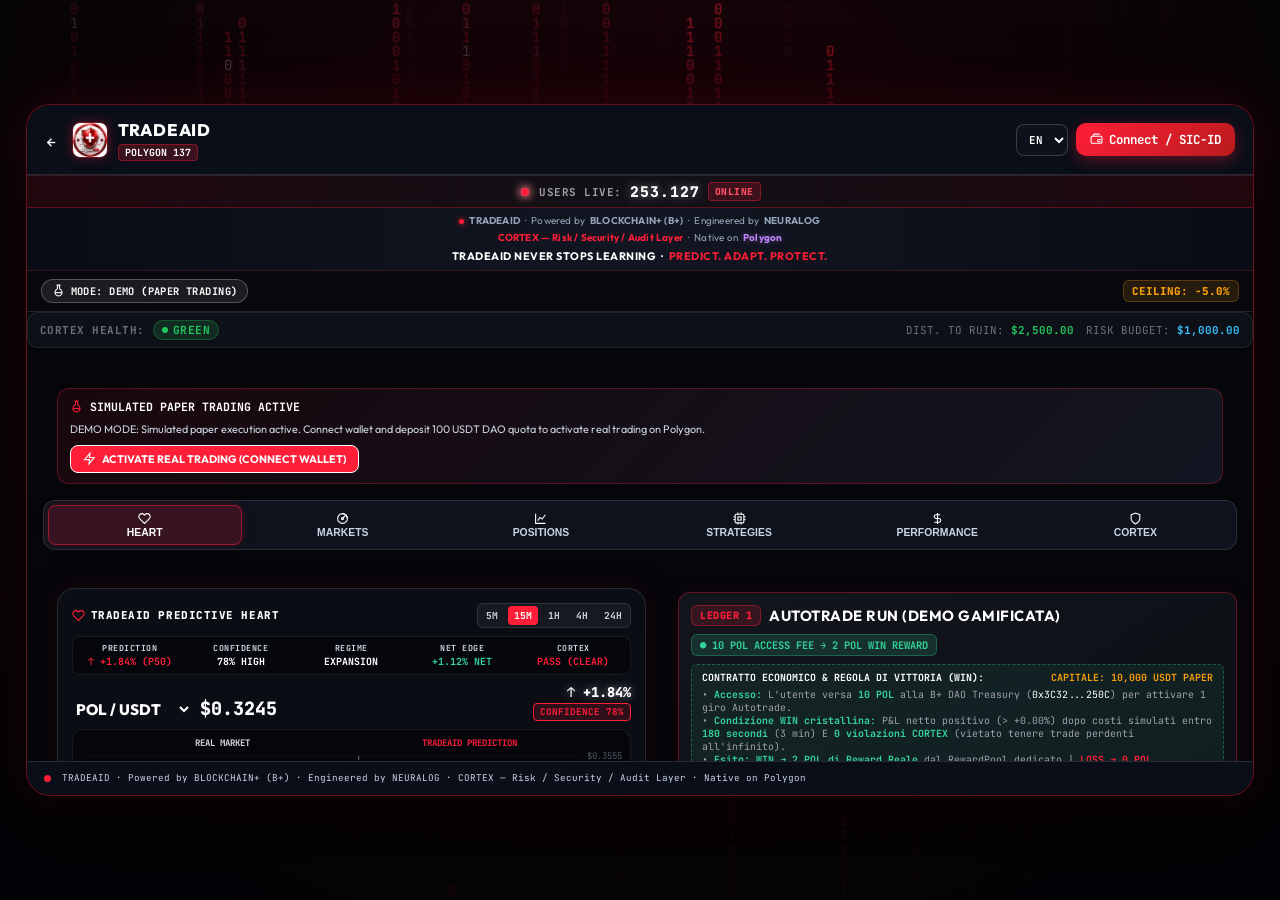
==== commit db95beb3: "feat(risk): wire end-to-end autotrade pipeline into AutoLearnerEngine and sync PWA cockpit" ====
--- a/src/pwa/dapp.html
+++ b/src/pwa/dapp.html
@@ -260,6 +260,20 @@
                 </div>
             </div>
 
+            <!-- CORTEX CHALLENGE HEALTH & DISTANCE TO RUIN HUD -->
+            <div id="cortex-challenge-health-bar" style="display:flex; justify-content:space-between; align-items:center; background:rgba(18,20,28,0.75); border:1px solid rgba(255,255,255,0.08); border-radius:10px; padding:7px 12px; margin-bottom:12px; font-family:'JetBrains Mono',monospace; font-size:0.72rem;">
+                <div style="display:flex; align-items:center; gap:8px;">
+                    <span style="color:#71717a; font-weight:700; font-size:0.68rem; letter-spacing:0.5px;">CORTEX HEALTH:</span>
+                    <span id="cortex-health-badge" style="background:rgba(34,197,94,0.15); color:#22c55e; border:1px solid rgba(34,197,94,0.3); padding:2px 8px; border-radius:12px; font-weight:700; font-size:0.7rem; letter-spacing:0.5px; display:inline-flex; align-items:center; gap:5px;">
+                        <span style="width:6px; height:6px; border-radius:50%; background:#22c55e;"></span> GREEN
+                    </span>
+                </div>
+                <div style="display:flex; align-items:center; gap:12px; font-size:0.68rem;">
+                    <div><span style="color:#71717a;">DIST. TO RUIN:</span> <strong id="cortex-dist-ruin" style="color:#22c55e;">$2,500.00</strong></div>
+                    <div><span style="color:#71717a;">RISK BUDGET:</span> <strong id="cortex-risk-budget" style="color:#38bdf8;">$1,000.00</strong></div>
+                </div>
+            </div>
+
             <!-- CHAIN WARNING MODAL -->
             <div id="chain-warning-modal" class="warning-banner hidden">
                 <span data-i18n="chain_warning">Wrong Network: Detected network different from Polygon POS (137).</span>
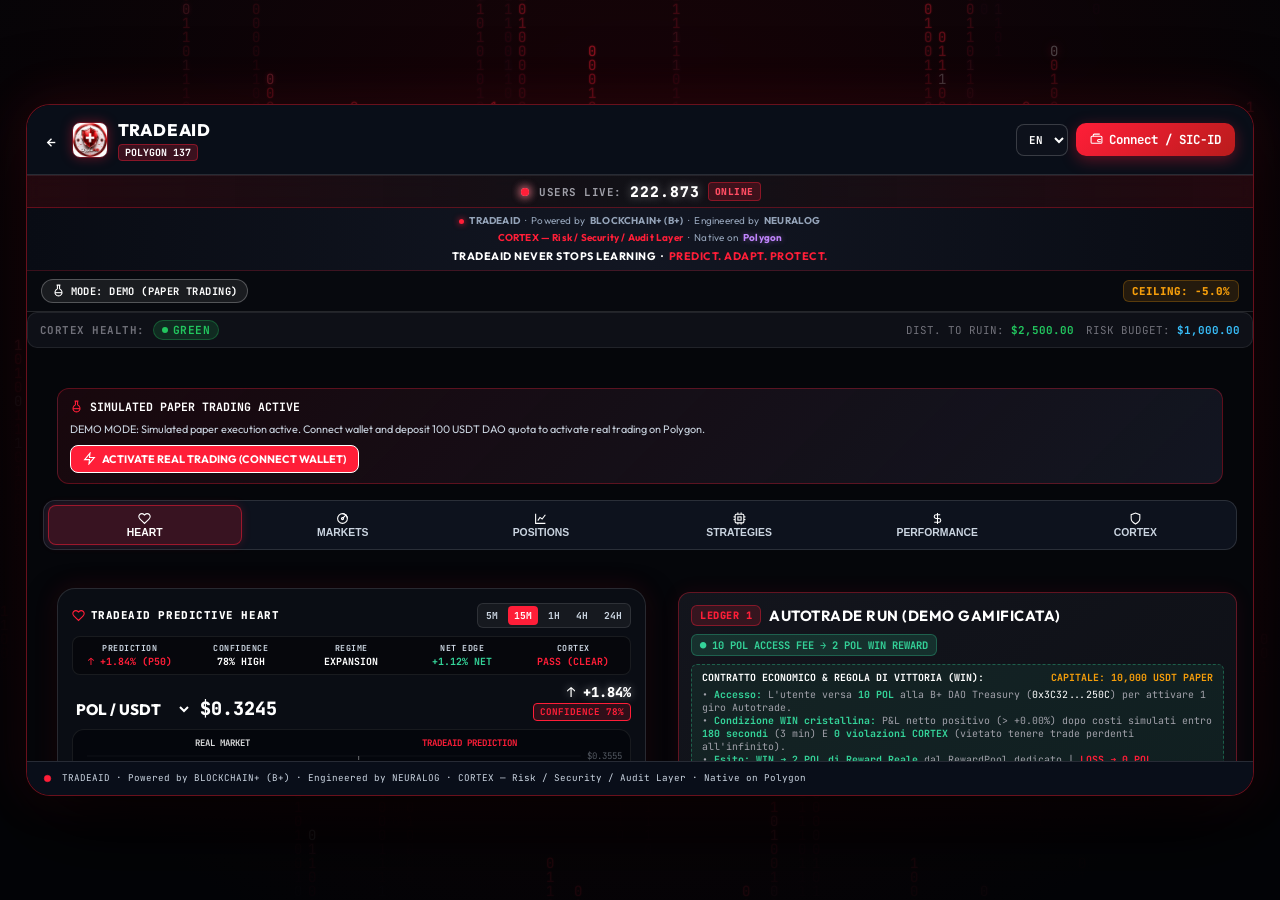
==== commit 54dd8174: "fix(pwa): robust Web3 wallet connection, EIP-6963 discovery, window.dapp alias, and dual-auth feedba" ====
--- a/src/pwa/dapp.html
+++ b/src/pwa/dapp.html
@@ -306,11 +306,33 @@
                     <!-- PANEL 1: WEB3 -->
                     <div id="auth-panel-wallet" class="auth-panel">
                         <p style="font-size:0.75rem; color:#a1a1aa; margin-bottom:12px;">
-                            Connect your Polygon Web3 wallet (MetaMask, WalletConnect, Coinbase Wallet) to manage on-chain challenge activations and payouts.
+                            Connect your Polygon Web3 wallet (MetaMask, Rabby, Coinbase Wallet) to manage on-chain challenge activations, paper trade federation, and rewards.
                         </p>
-                        <button id="btn-modal-walletconnect" class="btn-hero-autotrade" style="width:100%; padding:10px 14px; font-size:0.85rem;" onclick="connectWeb3Wallet()">
-                            CONNECT WALLET (POLYGON)
-                        </button>
+                        
+                        <!-- Connected state view -->
+                        <div id="wallet-connected-box" style="display:none; background:rgba(16,185,129,0.08); border:1px solid rgba(16,185,129,0.25); border-radius:8px; padding:12px; margin-bottom:12px;">
+                            <div style="display:flex; justify-content:space-between; align-items:center; margin-bottom:6px;">
+                                <span style="font-size:0.68rem; color:#10b981; font-weight:700;">WALLET CONNECTED</span>
+                                <span style="font-size:0.62rem; background:rgba(16,185,129,0.2); color:#34d399; padding:2px 6px; border-radius:4px; font-family:'JetBrains Mono',monospace;">POLYGON (137)</span>
+                            </div>
+                            <div id="modal-wallet-address" style="font-family:'JetBrains Mono',monospace; font-size:0.78rem; color:#ffffff; word-break:break-all; margin-bottom:10px; padding:6px 8px; background:rgba(0,0,0,0.4); border-radius:4px;">0x...</div>
+                            <div style="display:flex; gap:6px;">
+                                <button class="ph-ctrl-btn" style="flex:1; padding:6px; font-size:0.68rem; justify-content:center;" onclick="copyConnectedWallet()">COPY ADDRESS</button>
+                                <button class="btn-cancel-preventivo" style="flex:1; padding:6px; font-size:0.68rem; margin:0; border-color:rgba(239,68,68,0.4); color:#ef4444; justify-content:center;" onclick="disconnectActiveWallet()">DISCONNECT</button>
+                            </div>
+                        </div>
+
+                        <!-- Disconnected action buttons -->
+                        <div id="wallet-connect-actions">
+                            <button id="btn-modal-walletconnect" class="btn-hero-autotrade" style="width:100%; padding:10px 14px; font-size:0.85rem; margin-bottom:8px;" onclick="connectWeb3Wallet('injected')">
+                                🦊 CONNECT BROWSER WALLET (METAMASK / RABBY)
+                            </button>
+                            <button class="ph-ctrl-btn" style="width:100%; padding:8px 12px; font-size:0.72rem; justify-content:center; margin-bottom:6px; background:rgba(255,255,255,0.04);" onclick="connectWeb3Wallet('simulated')">
+                                🧪 USE SIMULATED WALLET (TEST & CHALLENGE)
+                            </button>
+                        </div>
+
+                        <div id="wallet-auth-error" style="display:none; color:#ef4444; font-size:0.72rem; margin-top:8px; line-height:1.4; padding:8px; background:rgba(239,68,68,0.1); border:1px solid rgba(239,68,68,0.2); border-radius:6px; font-family:'JetBrains Mono',monospace;"></div>
                     </div>
 
                     <!-- PANEL 2: SIC-ID -->
@@ -1920,11 +1942,51 @@
             closeDualAuthModal();
         };
 
-        window.connectWeb3Wallet = async function() {
-            if (window.dapp && window.dapp.connectWallet) {
-                await window.dapp.connectWallet();
-                const wallet = window.dapp.account;
-                if (wallet) {
+        window.openDualAuthModal = function() {
+            const m = document.getElementById('modal-dual-auth');
+            if (m) m.classList.remove('hidden');
+
+            const app = window.web3App || window.dapp;
+            const connectedBox = document.getElementById('wallet-connected-box');
+            const connectActions = document.getElementById('wallet-connect-actions');
+            const addrEl = document.getElementById('modal-wallet-address');
+            const errEl = document.getElementById('wallet-auth-error');
+            if (errEl) errEl.style.display = 'none';
+
+            const activeWallet = (app && app.account) || localStorage.getItem("tradeaid_wallet");
+            if (activeWallet) {
+                if (connectedBox) connectedBox.style.display = 'block';
+                if (connectActions) connectActions.style.display = 'none';
+                if (addrEl) addrEl.textContent = activeWallet;
+            } else {
+                if (connectedBox) connectedBox.style.display = 'none';
+                if (connectActions) connectActions.style.display = 'block';
+            }
+        };
+
+        window.connectWeb3Wallet = async function(preferredMode = 'auto') {
+            const app = window.web3App || window.dapp;
+            const errEl = document.getElementById('wallet-auth-error');
+            const btnConnect = document.getElementById('btn-modal-walletconnect');
+            if (errEl) errEl.style.display = 'none';
+
+            if (!app) {
+                if (errEl) {
+                    errEl.textContent = "Web3 Engine in caricamento, riprova tra un secondo...";
+                    errEl.style.display = "block";
+                }
+                return;
+            }
+
+            if (btnConnect) {
+                btnConnect.disabled = true;
+                btnConnect.textContent = "CONNESSIONE IN CORSO...";
+            }
+
+            try {
+                const res = await app.connectWallet(preferredMode);
+                if (res && res.success) {
+                    const wallet = app.account;
                     let sicId = localStorage.getItem("tradeaid_sic_id");
                     if (!sicId) {
                         const alphabet = "0123456789ABCDEFGHJKMNPQRSTVWXYZ";
@@ -1933,10 +1995,62 @@
                         sicId = `SIC-ID-${token}`;
                         localStorage.setItem("tradeaid_sic_id", sicId);
                     }
+                    localStorage.setItem("tradeaid_wallet", wallet);
                     updateAuthIdentityDisplay(sicId, wallet);
+                    closeDualAuthModal();
+                } else if (res && res.error === "NO_WALLET") {
+                    if (errEl) {
+                        errEl.innerHTML = `
+                            Nessun wallet Web3 rilevato nel browser.<br>
+                            Usa <a href="https://metamask.io" target="_blank" style="color:#fbbf24; text-decoration:underline;">MetaMask</a> / <a href="https://rabby.io" target="_blank" style="color:#fbbf24; text-decoration:underline;">Rabby</a>, oppure clicca sul <strong>Wallet Simulato</strong> qui sopra per testare senza estensione.
+                        `;
+                        errEl.style.display = "block";
+                    }
+                } else if (res && res.error === "USER_REJECTED") {
+                    if (errEl) {
+                        errEl.textContent = "Richiesta di connessione annullata dall'utente nel wallet.";
+                        errEl.style.display = "block";
+                    }
+                } else if (res && res.message) {
+                    if (errEl) {
+                        errEl.textContent = res.message;
+                        errEl.style.display = "block";
+                    }
+                }
+            } catch (err) {
+                console.error("Connect error:", err);
+                if (errEl) {
+                    errEl.textContent = "Errore durante la connessione: " + (err.message || err);
+                    errEl.style.display = "block";
+                }
+            } finally {
+                if (btnConnect) {
+                    btnConnect.disabled = false;
+                    btnConnect.textContent = "🦊 CONNECT BROWSER WALLET (METAMASK / RABBY)";
                 }
             }
+        };
+
+        window.disconnectActiveWallet = function() {
+            const app = window.web3App || window.dapp;
+            if (app && app.disconnectWallet) {
+                app.disconnectWallet();
+            } else {
+                localStorage.removeItem("ca_connected_wallet");
+                localStorage.removeItem("tradeaid_wallet");
+                const sicId = localStorage.getItem("tradeaid_sic_id");
+                updateAuthIdentityDisplay(sicId, null);
+            }
             closeDualAuthModal();
+        };
+
+        window.copyConnectedWallet = function() {
+            const app = window.web3App || window.dapp;
+            const w = (app && app.account) || localStorage.getItem("tradeaid_wallet");
+            if (w && navigator.clipboard) {
+                navigator.clipboard.writeText(w);
+                alert("Indirizzo copiato negli appunti: " + w);
+            }
         };
 
         function updateAuthIdentityDisplay(sicId, wallet) {
@@ -1945,15 +2059,20 @@
             const walletTxt = document.getElementById('auth-wallet-txt');
             const sicBadge = document.getElementById('auth-sic-badge');
 
-            if (pill) pill.style.display = 'flex';
-            if (btnConnect) btnConnect.style.display = 'none';
-
-            if (walletTxt) {
-                walletTxt.textContent = wallet ? `${wallet.slice(0, 6)}...${wallet.slice(-4)}` : 'WALLET PENDING';
-            }
-            if (sicBadge) {
-                sicBadge.textContent = sicId ? `${sicId.slice(0, 10)}...` : 'SIC-ID';
-                sicBadge.title = sicId || 'Canonical SIC-ID';
+            if (wallet || sicId) {
+                if (pill) pill.style.display = 'flex';
+                if (btnConnect) btnConnect.style.display = 'none';
+
+                if (walletTxt) {
+                    walletTxt.textContent = wallet ? `${wallet.slice(0, 6)}...${wallet.slice(-4)}` : 'WALLET PENDING';
+                }
+                if (sicBadge) {
+                    sicBadge.textContent = sicId ? `${sicId.slice(0, 10)}...` : 'SIC-ID';
+                    sicBadge.title = sicId || 'Canonical SIC-ID';
+                }
+            } else {
+                if (pill) pill.style.display = 'none';
+                if (btnConnect) btnConnect.style.display = 'flex';
             }
         }
 
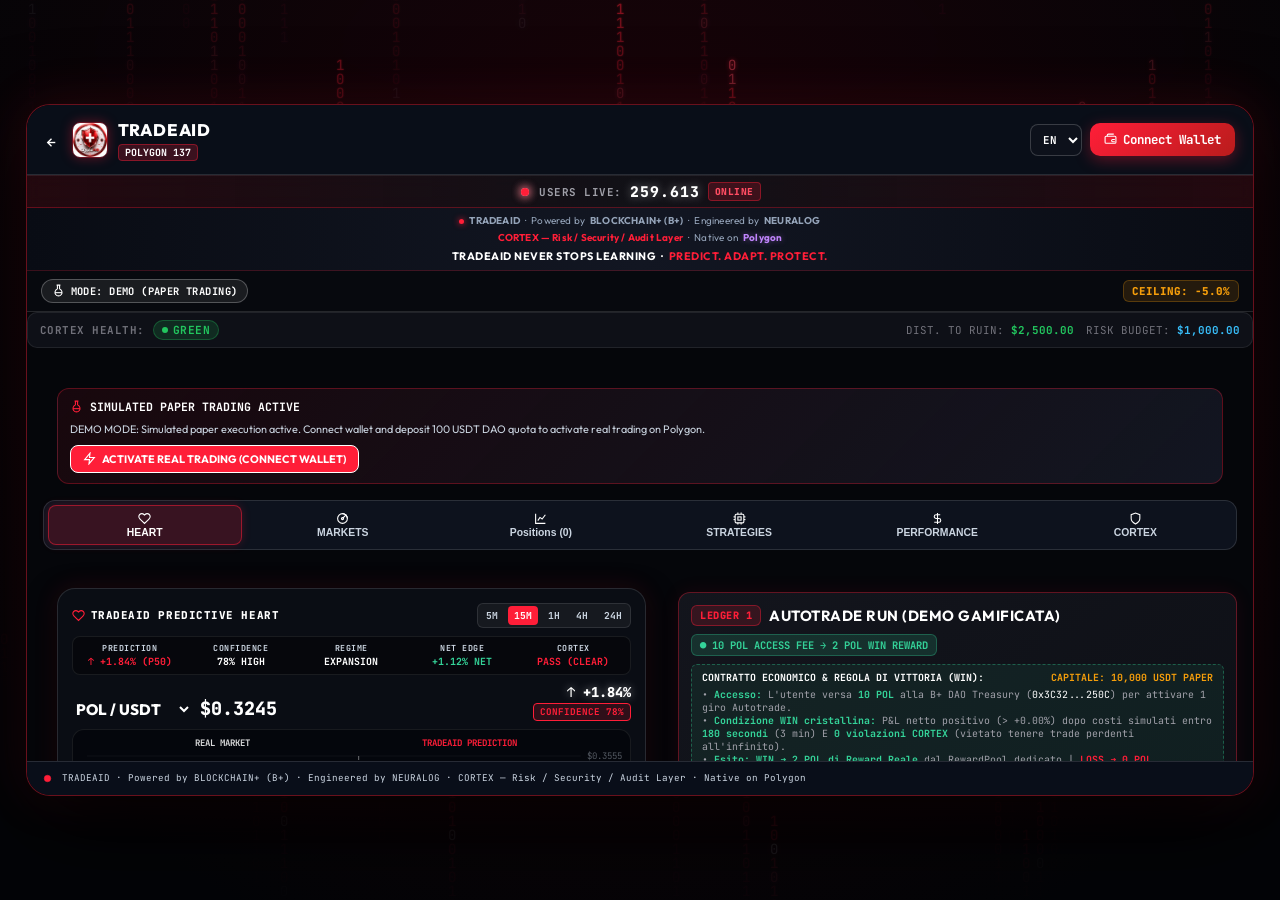
==== commit 08aa882c: "fix(web3): fix SyntaxError in web3-dapp.js, mount dapp routes, and verify wallet connection end-to-e" ====
--- a/src/pwa/dapp.html
+++ b/src/pwa/dapp.html
@@ -1821,11 +1821,11 @@
                 if (videoCard && !colRight.contains(videoCard)) colRight.appendChild(videoCard);
             }
 
-            // Trigger canvas resizing
-            if (window.predictiveHeart) {
+            // Trigger canvas resizing safely
+            if (window.predictiveHeart && typeof window.predictiveHeart.resize === 'function') {
                 setTimeout(() => window.predictiveHeart.resize(), 60);
             }
-            if (window.btcRealtime) {
+            if (window.btcRealtime && typeof window.btcRealtime.setupCanvas === 'function') {
                 setTimeout(() => window.btcRealtime.setupCanvas(), 60);
             }
         }
